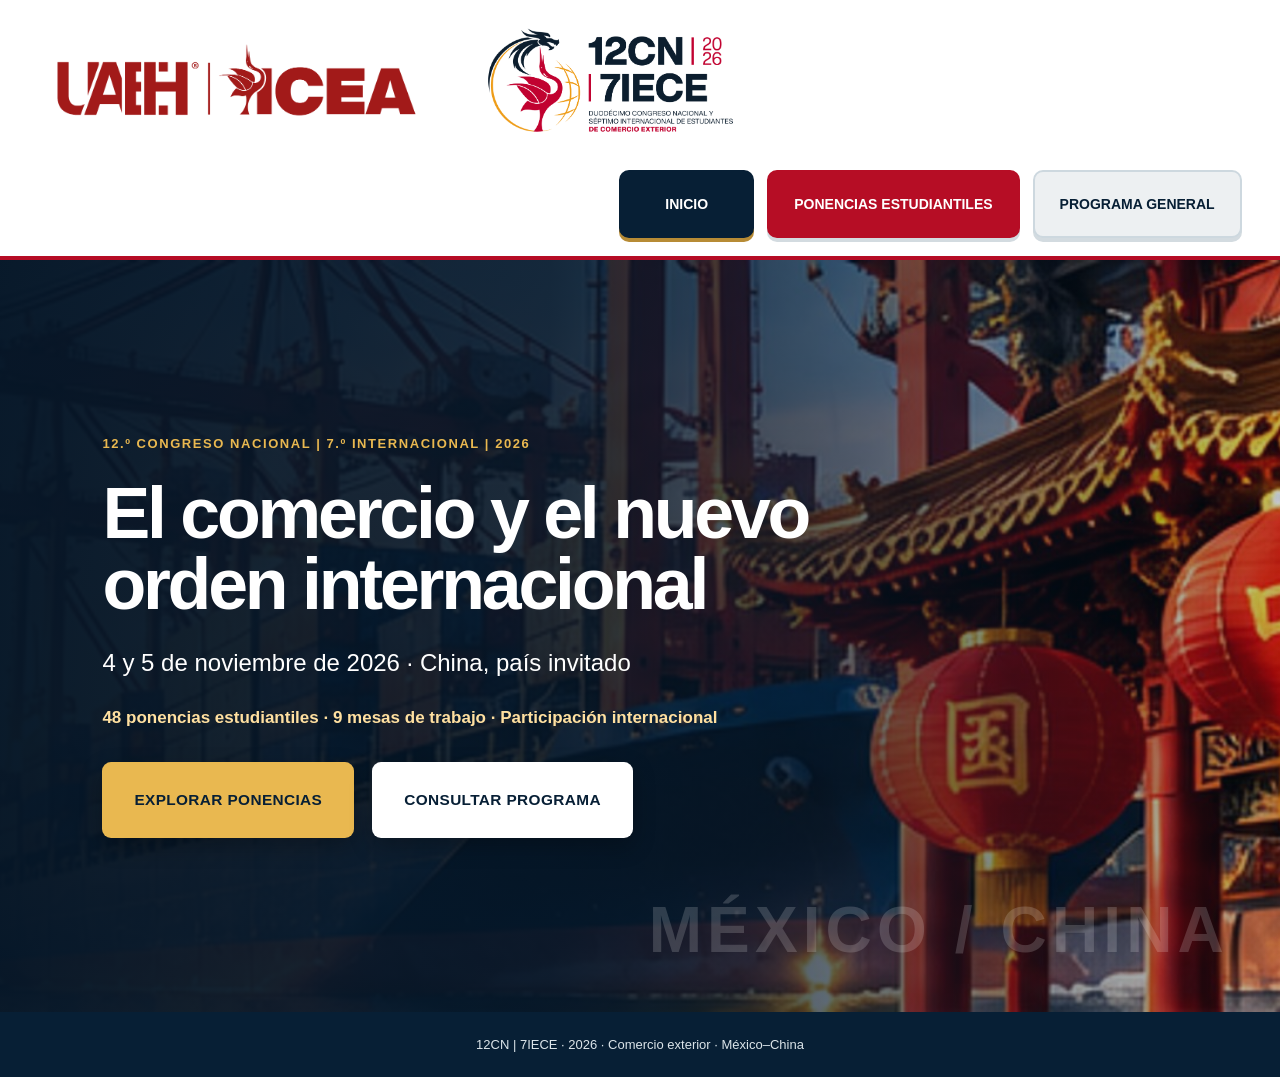
==== index.html @ 6ca0d8b4 "Add files via upload" ====
<!DOCTYPE html>

<html lang="es"><head><meta charset="utf-8"/><meta content="width=device-width,initial-scale=1" name="viewport"/><title>12CN | 7IECE 2026 · Congreso de Comercio Exterior</title><style>
:root{--navy:#071f35;--blue:#123d57;--red:#b60d25;--gold:#e9b850;--paper:#f6f4f0;--line:#d9dfdf}*{box-sizing:border-box}html{scroll-behavior:smooth}body{margin:0;font-family:Arial,Helvetica,sans-serif;color:var(--navy);background:var(--paper)}button{font:inherit;cursor:pointer}header{height:83px;background:white;display:flex;align-items:center;justify-content:space-between;padding:12px clamp(18px,5vw,76px);border-bottom:4px solid var(--red);position:sticky;top:0;z-index:20;gap:18px}header img{width:130px;max-height:62px;object-fit:contain}nav{display:flex;gap:10px;flex-wrap:wrap}nav button{background:#edf0f2;color:var(--navy);border:0;border-radius:7px;padding:14px 22px;font-weight:800}nav button.active,nav button:hover{background:var(--navy);color:white}.view{display:none;min-height:calc(100vh - 83px)}.view.active{display:block}.hero{min-height:calc(100vh - 83px);display:grid;align-items:center;background:linear-gradient(90deg,rgba(5,22,39,.98) 0%,rgba(5,22,39,.89) 43%,rgba(5,22,39,.24) 100%),url('assets/puerto.jpg') center/cover;position:relative;overflow:hidden;color:white}.hero:after{content:'MÉXICO  /  CHINA';position:absolute;right:4%;bottom:6%;font-size:clamp(26px,5vw,82px);font-weight:900;letter-spacing:.08em;color:#ffffff2b}.hero-inner{position:relative;z-index:1;max-width:850px;padding:60px clamp(24px,8vw,130px)}.eyebrow{color:var(--gold);font-weight:900;letter-spacing:.22em;text-transform:uppercase;font-size:13px}.hero h1{font-size:clamp(44px,6.4vw,100px);line-height:.99;letter-spacing:-.045em;margin:25px 0}.hero p{font-size:clamp(17px,2vw,24px);line-height:1.5;max-width:650px}.cta{display:inline-flex;align-items:center;justify-content:space-between;gap:50px;border:0;background:var(--gold);color:var(--navy);padding:22px 26px;font-weight:900;text-transform:uppercase;letter-spacing:.04em;border-radius:5px;font-size:17px;margin-top:24px}.cta:hover{background:white}.wrap{max-width:1260px;margin:auto;padding:65px 28px}.pagehead{display:flex;justify-content:space-between;gap:30px;align-items:end;margin-bottom:34px}.pagehead h2{font-size:clamp(38px,5vw,70px);letter-spacing:-.045em;margin:10px 0}.muted{color:#617184}.day-grid{display:grid;grid-template-columns:1fr 1fr;gap:22px}.day{border:0;text-align:left;min-height:330px;padding:34px;position:relative;color:white;overflow:hidden;border-radius:12px;box-shadow:0 20px 40px #071f3520;display:flex;flex-direction:column;align-items:flex-start;justify-content:space-between}.day:after{content:'';position:absolute;width:240px;height:240px;border:24px solid #ffffff13;border-radius:50%;right:-60px;top:-70px}.day.red{background:linear-gradient(125deg,#be102b,#640a22)}.day.blue{background:linear-gradient(125deg,#082b48,#125b72)}.day small{letter-spacing:.16em;font-weight:800}.day strong{font-size:clamp(55px,7vw,98px);letter-spacing:-.07em;line-height:1}.day .link{background:var(--gold);color:var(--navy);font-weight:900;padding:14px 18px;border-radius:4px}.day:hover{transform:translateY(-4px)}.back{background:transparent;border:0;font-weight:800;color:var(--red);padding:0 0 22px}.board{border:1px solid #ced8db;border-radius:13px;overflow:hidden;background:white;box-shadow:0 14px 35px #071f3510}.board-head{background:var(--navy);color:white;padding:23px 28px;display:flex;justify-content:space-between;align-items:center;gap:15px}.board-head strong{font-size:25px}.board-head span{color:var(--gold);font-weight:800}.event{width:100%;display:grid;grid-template-columns:135px 1fr 38px;align-items:center;text-align:left;gap:20px;border:0;border-bottom:1px solid var(--line);background:white;padding:21px 26px;color:var(--navy)}.event:hover,.event[aria-expanded=true]{background:#f2f6f7}.event .time{font-weight:900;font-size:20px;font-variant-numeric:tabular-nums}.event .time small{display:block;color:#72808c;font-size:13px;margin-top:5px}.event .category{color:var(--red);font-size:11px;letter-spacing:.14em;font-weight:900;display:block;margin-bottom:6px}.event .event-title{font-size:clamp(17px,2vw,22px);font-weight:800}.event .plus{font-size:26px;color:var(--red)}.detail{display:none;background:#f2f6f7;padding:0 28px 22px 181px;color:#405469;line-height:1.55;border-bottom:1px solid var(--line)}.detail.open{display:block}.notice{margin-top:28px;background:#e8edf0;padding:18px 22px;border-left:4px solid var(--red);color:#405469}.section-art{background:linear-gradient(110deg,#071f35dd,#071f35aa),url('assets/puerto.jpg') center/cover;color:white;padding:40px;border-radius:14px;margin:28px 0}.section-art h3{font-size:35px;margin:0 0 12px}.empty{background:white;border:1px solid var(--line);border-radius:12px;padding:32px;max-width:850px}.empty h3{font-size:25px;margin:0 0 12px}.empty p{color:#536779;line-height:1.6}footer{text-align:center;background:#071f35;color:#dbe4e9;padding:25px;font-size:13px}@media(max-width:740px){header{height:auto;min-height:74px;position:relative;flex-direction:column;align-items:stretch}header img{width:120px}nav{display:grid;grid-template-columns:repeat(3,1fr)}nav button{padding:12px 5px;font-size:12px}.hero{min-height:72vh}.hero-inner{padding:65px 25px}.day-grid{grid-template-columns:1fr}.day{min-height:255px}.wrap{padding:35px 16px}.event{grid-template-columns:75px 1fr 20px;padding:17px 12px;gap:10px}.event .time{font-size:16px}.detail{padding:0 16px 18px 97px}.pagehead{display:block}.board-head{padding:18px}.board-head strong{font-size:19px}}
header{height:auto;min-height:154px;padding:18px clamp(18px,3vw,55px);gap:24px;flex-wrap:wrap}header .institutional-logos{display:flex;align-items:center;gap:clamp(22px,3vw,55px);flex:1 1 640px;min-width:0}header .institutional-logos img{width:auto;max-width:none;object-fit:contain;display:block}header .institutional-logos .congress-logo{height:112px;max-height:none}header .institutional-logos .icea-logo{height:100px;max-height:none;max-width:43vw}header nav{margin-left:auto}.view{min-height:calc(100vh - 154px)}.hero{min-height:calc(100vh - 154px)}@media(max-width:900px){header{justify-content:center}header .institutional-logos{justify-content:center;flex-basis:100%}header nav{margin:0 auto}}@media(max-width:740px){header{padding:16px 12px;gap:15px}header .institutional-logos{gap:15px;flex-wrap:wrap}header .institutional-logos .congress-logo{height:90px}header .institutional-logos .icea-logo{height:73px;max-width:95vw}header nav{width:100%}}@media(max-width:420px){header .institutional-logos .congress-logo{height:82px}header .institutional-logos .icea-logo{height:62px}}

/* Rediseño visual del programa: paneles portuarios y mosaico de actividades */
header .institutional-logos{gap:clamp(28px,3.5vw,65px)}
header .institutional-logos .icea-logo{height:108px;max-width:46vw}
header .institutional-logos .congress-logo{height:124px}
#programa{background:linear-gradient(180deg,#f7f4ef,#eaf0f3)}
#programa .wrap{max-width:1380px}
#programa .day-grid{gap:26px}
#programa .day{min-height:420px;padding:38px;border-radius:16px;isolation:isolate;background-position:center;background-size:cover;transition:transform .2s,box-shadow .2s}
#programa .day.red{background-image:linear-gradient(0deg,rgba(71,6,22,.93),rgba(142,13,34,.32)),url('assets/puerto.jpg')}
#programa .day.blue{background-image:linear-gradient(0deg,rgba(3,28,51,.95),rgba(5,53,79,.25)),url('assets/puerto.jpg')}
#programa .day:after{border:0;border-radius:0;content:'01';width:auto;height:auto;right:25px;top:15px;font-size:110px;font-weight:900;color:#ffffff22}
#programa .day.blue:after{content:'02'}
#programa .day strong{font-size:clamp(68px,7vw,112px);text-shadow:0 3px 14px #0006}
#programa .day small{font-size:14px;text-shadow:0 2px 5px #000a}
#programa .day .link{padding:18px 24px;font-size:15px;box-shadow:0 6px 20px #0003}
#programa .day:hover{transform:translateY(-7px);box-shadow:0 24px 45px #071f3533}
#dia1,#dia2{background:#f2f5f6}
.terminal-strip{border-radius:14px;min-height:165px;margin:0 0 25px;padding:30px 35px;background:linear-gradient(90deg,#061f36ed,#0a314c90),url('assets/puerto.jpg') center 46%/cover;color:white;display:flex;flex-direction:column;justify-content:center;gap:13px}
.terminal-strip.second{background:linear-gradient(90deg,#7d0925e8,#7d092555),url('assets/puerto.jpg') center/cover}
.terminal-strip span{font-size:12px;letter-spacing:.24em;color:#f1c35f;font-weight:900}
.terminal-strip strong{font-size:clamp(25px,3vw,42px)}
.activity-grid{display:grid;grid-template-columns:repeat(3,minmax(0,1fr));gap:20px;align-items:stretch}
.activity-card{background:#fff;border:1px solid #dce4e7;border-radius:14px;overflow:hidden;box-shadow:0 8px 24px #09283c0b;display:flex;min-height:230px;flex-direction:column;transition:transform .18s,box-shadow .18s}
.activity-card:hover{transform:translateY(-3px);box-shadow:0 15px 30px #09283c19}
.activity-accent{height:56px;background:linear-gradient(100deg,#0a324fdd,#0b334d55),url('assets/puerto.jpg') center/cover}
.activity-card.talk .activity-accent{background:linear-gradient(100deg,#9c102bd9,#80102455),url('assets/puerto.jpg') center/cover}
.activity-card.research .activity-accent{background:repeating-linear-gradient(90deg,#b68426 0 22px,#cb9b38 22px 26px,#a47621 26px 52px)}
.activity-card.culture .activity-accent{background:linear-gradient(100deg,#7d0925dd,#7d092555),url('assets/puerto.jpg') center/cover}
.activity-card.pause .activity-accent{background:linear-gradient(110deg,#d7dce0,#eef0f2)}
.activity-content{padding:22px 23px 24px;flex:1;display:flex;flex-direction:column}
.activity-meta{display:flex;align-items:center;gap:10px;flex-wrap:wrap}
.activity-hour{background:#08273f;color:#fff;border-radius:5px;padding:9px 11px;font-size:15px;font-weight:900;font-variant-numeric:tabular-nums;white-space:nowrap}
.activity-kind{font-size:10px;letter-spacing:.11em;font-weight:900;color:#aa0b2a}
.activity-card h3{font-size:clamp(19px,1.55vw,23px);line-height:1.25;margin:21px 0 12px;letter-spacing:-.025em}
.detail-toggle{margin-top:auto;align-self:flex-start;border:0;background:none;color:#a30b2a;font-weight:800;padding:15px 0 0;text-align:left}
.detail-toggle span{padding-left:8px}
.card-detail{margin-top:14px;padding-top:14px;border-top:1px solid #e3e9ec;color:#42586a;font-size:14px;line-height:1.55}
@media(max-width:1050px){.activity-grid{grid-template-columns:repeat(2,minmax(0,1fr))}}
@media(max-width:740px){header .institutional-logos .icea-logo{height:76px;max-width:94vw}header .institutional-logos .congress-logo{height:92px}#programa .day{min-height:320px}.activity-grid{grid-template-columns:1fr}.activity-card{min-height:190px}.terminal-strip{min-height:130px;padding:22px}}
.venue-line{margin-top:12px;padding-top:10px;border-top:1px solid #d8e0e6;color:#10283c}.blank-place{display:inline-block;min-width:135px;min-height:15px;border-bottom:1px solid #d1d9de;vertical-align:middle}.mesa-location{margin-top:10px}
/* Rediseño de identidad visual de las jornadas: sin lona ni logotipos de fondo */
.terminal-strip{position:relative;isolation:isolate;min-height:185px;background:linear-gradient(90deg,rgba(3,24,43,.95) 0%,rgba(5,39,62,.76) 48%,rgba(7,44,61,.18) 100%),url('assets/puerto.jpg') center 56%/cover!important;border-left:7px solid #e7b548;box-shadow:0 16px 32px #08233c22}
.terminal-strip.second{background:linear-gradient(90deg,rgba(7,29,48,.96) 0%,rgba(11,51,67,.78) 48%,rgba(110,19,36,.24) 100%),url('assets/puerto.jpg') right 28%/cover!important;border-left-color:#bd1638}
.terminal-strip span,.terminal-strip strong{position:relative;z-index:1;text-shadow:0 2px 10px #03162566}
.activity-card{border:1px solid #d5e0e6;box-shadow:0 7px 22px #07243a0c}
.activity-card .activity-accent{height:66px!important;background-image:none!important;position:relative;overflow:hidden}
.activity-card .activity-accent:after{content:'';position:absolute;inset:0;opacity:.65;background:repeating-linear-gradient(90deg,transparent 0 35px,rgba(255,255,255,.13) 36px 38px,transparent 39px 74px)}
.activity-card.talk .activity-accent{background:linear-gradient(100deg,#092c48aa,#0d34494a),url('assets/puerto.jpg') center 35%/cover!important}
.activity-card.talk:nth-child(3n+2) .activity-accent{background-position:center 70%!important}
.activity-card.talk:nth-child(3n) .activity-accent{background-position:right 25%!important}
.activity-card.research .activity-accent{background:linear-gradient(105deg,#a4771e,#d8a23e 45%,#765015)!important}
.activity-card.research .activity-accent:after{background:repeating-linear-gradient(90deg,transparent 0 53px,#f6d17b5c 54px 58px,transparent 59px 108px)}
.activity-card.culture .activity-accent{background:linear-gradient(100deg,#8c1431,#ca3149 50%,#70263a)!important}
.activity-card.official .activity-accent,.activity-card.general .activity-accent{background:linear-gradient(105deg,#0d3955,#18617a)!important}
.activity-card.pause .activity-accent{background:linear-gradient(110deg,#dbe8ed,#c4d5dd)!important}
.activity-card .activity-content{background:#fff}
.activity-card h3{line-height:1.32}
</style><style>
nav button{font-size:15px;padding:17px 24px}nav button[data-view="mesas"]{background:#b60d25;color:#fff}nav button[data-view="mesas"].active{background:#071f35}
.hero-feature{color:#ffe0a0!important;font-weight:800;font-size:17px!important;margin-bottom:0}
.student-heading{font-size:clamp(38px,5vw,68px);letter-spacing:-.05em;margin:10px 0 14px;line-height:1.08}.student-intro{font-size:19px;line-height:1.6;max-width:800px;color:#536779}
.research-hero{background:linear-gradient(100deg,#071f35 10%,#0a2d48d9 55%,#071f3580),url('assets/puerto.jpg') center/cover;min-height:330px;border-radius:16px;margin:30px 0;display:flex;align-items:center;justify-content:space-between;gap:30px;padding:clamp(25px,4vw,55px);color:white}
.research-kicker{color:#f1c260;letter-spacing:.17em;font-size:12px;font-weight:900}.research-hero h3{font-size:clamp(29px,3.4vw,50px);line-height:1.1;margin:18px 0}.research-hero p{max-width:600px;line-height:1.6}.research-stat{border-left:2px solid #e9b850;padding-left:28px;display:flex;flex-direction:column;align-items:center}.research-stat strong{font-size:95px;line-height:1}.research-stat span{letter-spacing:.14em;font-size:12px;font-weight:900;color:#e9b850}
.student-days{display:grid;grid-template-columns:1fr 1fr;gap:15px;margin:32px 0 26px}.student-day{border:2px solid #102e48;background:#fff;color:#102e48;text-align:left;border-radius:9px;padding:23px;font-size:17px;font-weight:900}.student-day.selected{background:#102e48;color:#fff}.student-day:hover{border-color:#bd1533}
.mesa-grid{display:grid;grid-template-columns:repeat(3,minmax(0,1fr));gap:20px}.mesa-card{background:white;border:1px solid #d5dce0;border-radius:13px;overflow:hidden;box-shadow:0 10px 22px #0b274310}.mesa-top{background:linear-gradient(120deg,#0b2a44,#12526c);color:white;padding:24px;min-height:185px;display:flex;flex-direction:column;justify-content:space-between}.mesa-card:nth-child(2n) .mesa-top{background:linear-gradient(120deg,#a80f2a,#670b26)}.mesa-card:nth-child(3n) .mesa-top{background:linear-gradient(120deg,#77500e,#a36b11)}.mesa-top .mesa-num{font-size:42px;font-weight:900;letter-spacing:-.05em}.mesa-top .mesa-place{font-size:18px;font-weight:800}.mesa-body{padding:23px}.mesa-body p{margin:6px 0 12px;color:#40566a;line-height:1.5}.mesa-count{font-size:12px;font-weight:900;color:#b60d25;letter-spacing:.12em}.mesa-open{width:100%;background:#e9b850;border:0;padding:16px;font-weight:900;color:#071f35;border-radius:5px;margin-top:13px}.mesa-details{padding:22px;background:#f6f8fa;border-top:1px solid #dae0e5}.paper{background:white;border:1px solid #d8e0e4;border-radius:8px;padding:16px;margin-bottom:12px}.paper-meta{color:#ad1330;font-size:12px;font-weight:900;letter-spacing:.07em}.paper h4{font-size:16px;line-height:1.4;margin:8px 0}.paper p{margin:0;color:#536779;font-size:14px}.mesa-footer{padding:20px 0 5px}.student-note{margin-top:25px;font-size:14px;color:#617184}.mesa-details[hidden]{display:none}
@media(max-width:1000px){.mesa-grid{grid-template-columns:repeat(2,minmax(0,1fr))}}@media(max-width:680px){.mesa-grid{grid-template-columns:1fr}.student-days{grid-template-columns:1fr}.research-hero{display:block}.research-stat{display:none}header nav{grid-template-columns:repeat(3,1fr)}nav button{font-size:12px;padding:13px 6px}}
.venue-line{margin-top:12px;padding-top:10px;border-top:1px solid #d8e0e6;color:#10283c}.blank-place{display:inline-block;min-width:135px;min-height:15px;border-bottom:1px solid #d1d9de;vertical-align:middle}.mesa-location{margin-top:10px}</style><style>
/* Navegación principal: botones grandes, visibles y con destino independiente */
header{min-height:148px;gap:28px}header nav{display:flex;gap:13px;align-items:stretch;flex-wrap:wrap;justify-content:flex-end}
header nav button{font-size:clamp(14px,1vw,17px);padding:22px 25px;min-height:68px;min-width:135px;border:2px solid #cdd8df;border-radius:10px;box-shadow:0 4px 0 #d3dbe0;transition:background .15s,transform .15s}
header nav button[data-view="mesas"]{background:#b60d25;color:white;border-color:#b60d25;min-width:245px}
header nav button[data-view="mesas"].active{background:#071f35;border-color:#071f35}
header nav button.active{background:#071f35;color:#fff;border-color:#071f35;box-shadow:0 4px 0 #b78b35}
header nav button:hover{transform:translateY(-2px)}
#inicio{height:auto;min-height:calc(100vh - 148px)}#inicio .hero{min-height:calc(100vh - 148px)}
#inicio .hero-inner{max-width:980px}#inicio .hero h1{font-size:clamp(48px,5.6vw,88px)}
.home-actions{display:flex;gap:18px;flex-wrap:wrap;margin-top:32px}
.home-actions button{min-height:76px;padding:20px 29px;border-radius:9px;font-size:clamp(15px,1.2vw,19px);font-weight:900;letter-spacing:.025em;border:3px solid transparent;box-shadow:0 8px 22px #0004}
.home-main{background:#e9b850;color:#071f35}.home-secondary{background:#fff;color:#071f35}.home-actions button:hover{transform:translateY(-3px)}
#programa .pagehead{margin-bottom:42px}#programa .day-grid{gap:26px}
@media(max-width:1100px){header{justify-content:center}header nav{width:100%;justify-content:center}}
@media(max-width:740px){header nav{display:grid;grid-template-columns:1fr 1fr 1fr;gap:8px}header nav button,header nav button[data-view="mesas"]{min-width:0;min-height:65px;padding:10px 7px;font-size:11px;line-height:1.3}.home-actions{display:grid;grid-template-columns:1fr}.home-actions button{width:100%}#inicio .hero{min-height:75vh}}
.venue-line{margin-top:12px;padding-top:10px;border-top:1px solid #d8e0e6;color:#10283c}.blank-place{display:inline-block;min-width:135px;min-height:15px;border-bottom:1px solid #d1d9de;vertical-align:middle}.mesa-location{margin-top:10px}</style><style>
.language-switch{display:flex;gap:3px;padding:4px;background:#e9eef2;border-radius:10px;align-items:center}.language-switch button{border:0;min-width:43px;min-height:43px;padding:8px 10px;border-radius:7px;font-size:14px;font-weight:900;box-shadow:none}.language-switch button.chosen{background:#b60d25;color:#fff}.official-downloads{display:flex;gap:14px;flex-wrap:wrap;margin:28px 0}.official-downloads a{display:inline-flex;align-items:center;justify-content:center;text-align:center;padding:18px 24px;background:#071f35;color:#fff;text-decoration:none;border-radius:9px;font-size:14px;font-weight:800;min-height:64px}.official-downloads a:first-child{background:#b60d25}.official-downloads a:hover{filter:brightness(1.15)}@media(max-width:740px){.language-switch{grid-column:1/-1;justify-content:center}.official-downloads a{width:100%}}
.venue-line{margin-top:12px;padding-top:10px;border-top:1px solid #d8e0e6;color:#10283c}.blank-place{display:inline-block;min-width:135px;min-height:15px;border-bottom:1px solid #d1d9de;vertical-align:middle}.mesa-location{margin-top:10px}
/* Detalles con identidad visual; cada tarjeta conserva su altura independiente. */
.activity-grid{align-items:start!important}
.activity-card{min-height:0!important;align-self:start;display:block;transition:box-shadow .18s,transform .18s}
.activity-content{display:flex;flex-direction:column;min-height:205px;padding-bottom:19px}
.activity-card h3{margin:17px 0 18px}
.detail-toggle{margin-top:auto;display:inline-flex;align-items:center;gap:10px;padding:11px 0 3px;font-size:14px}
.detail-toggle span{font-size:21px;line-height:1}
.card-detail{margin-top:16px;padding:15px 0 0;border-top:2px solid #e7d4ac;display:grid;gap:11px;color:var(--navy);line-height:1.48}
.card-detail[hidden]{display:none!important}
.detail-info,.detail-place{border-radius:9px;padding:15px 16px;border-left:5px solid var(--red);background:linear-gradient(115deg,#fff0f1,#fff8f5)}
.detail-place{border-left-color:#e6ad3d;background:linear-gradient(115deg,#102c45,#17455b);color:#fff}
.detail-label{font-size:10px;letter-spacing:.15em;font-weight:900;color:#a90d2b;margin-bottom:8px}
.detail-place .detail-label{color:#f5c665}
.detail-value{font-size:14px;line-height:1.6;overflow-wrap:anywhere}
.activity-card.research .detail-info{border-left-color:#c39026;background:#fff7e6}
.activity-card.research .detail-label{color:#93620c}
.activity-card.culture .detail-info{background:#fff0f4}
@media(max-width:740px){.activity-content{min-height:0}.activity-card{min-height:0!important}.detail-info,.detail-place{padding:14px}}
</style><style>
/* Ajustes finales de legibilidad y sedes */
.eyebrow{letter-spacing:.12em!important;line-height:1.5}
.mesa-grid{align-items:start!important;gap:24px!important}
.mesa-card{align-self:start!important;overflow:hidden;box-shadow:0 12px 28px rgba(7,31,53,.10)!important;border:1px solid #dbe2e8!important;border-radius:17px!important}
.mesa-top{background:linear-gradient(110deg,#09273d,#14516a)!important;color:#fff!important;padding:19px 22px!important;gap:10px;flex-wrap:wrap}
.mesa-card:nth-child(3n+2) .mesa-top{background:linear-gradient(110deg,#a50e2b,#d03648)!important}
.mesa-card:nth-child(3n) .mesa-top{background:linear-gradient(110deg,#845a12,#bb872a)!important}
.mesa-body{padding:23px!important}
.mesa-venue{margin:15px 0 19px;background:#f0f6f8;border-left:5px solid #b80d2c;padding:13px 15px;border-radius:5px;color:#516779;font-size:12px;letter-spacing:.07em;font-weight:800}
.mesa-venue strong{display:block;color:#08263e;font-size:18px;letter-spacing:0;margin-top:5px;line-height:1.35}
.mesa-open{width:100%;min-height:49px;border-radius:9px!important;background:#e9b94f!important;color:#082239!important;font-weight:900!important;letter-spacing:.02em}
.mesa-details{padding:12px 20px 22px!important;background:#f7f9fb!important;border-top:3px solid #e9b94f!important}
.paper{background:#fff!important;border:1px solid #e2e8ee!important;border-left:4px solid #b60d2c!important;border-radius:10px!important;margin:12px 0!important;padding:16px 18px!important;box-shadow:0 3px 8px rgba(8,34,57,.035)}
.paper:nth-child(even){border-left-color:#c08c29!important}
.paper h4{line-height:1.4!important;overflow-wrap:anywhere}
.activity-grid{align-items:start!important;gap:19px!important}
.activity-card{align-self:start!important}
.activity-card .activity-details{line-height:1.6!important}
.activity-card .detail-info,.activity-card .detail-place{border-radius:9px!important;margin-top:10px!important}
.day-grid .day{border-radius:19px!important;box-shadow:0 16px 32px rgba(7,31,53,.14)!important}
.day-grid .day.red{background:linear-gradient(125deg,#b70d2e,#7b0b28)!important}
.day-grid .day.blue{background:linear-gradient(125deg,#08243e,#15546a)!important}
@media(max-width:760px){.mesa-body{padding:17px!important}.mesa-venue strong{font-size:16px}.mesa-details{padding:10px!important}.paper{padding:14px!important}}
</style><style id="editorial-port-design">
/* Editorial maritime redesign: visual scenes, no recycled event banners or stripes */
.activity-grid{gap:22px!important;align-items:start!important}
.activity-card{border-radius:15px!important;overflow:hidden!important;background:#fff!important;box-shadow:0 10px 28px rgba(7,31,53,.09)!important;border:1px solid #dce5e8!important}
.activity-card .activity-accent{height:116px!important;background: url('assets/visual-contenedores.svg') center/cover no-repeat!important}
.activity-card .activity-accent:after{display:none!important}
.activity-card.talk .activity-accent,.activity-card.talk:nth-child(3n+2) .activity-accent,.activity-card.talk:nth-child(3n) .activity-accent{background:url('assets/visual-buque.svg') center/cover no-repeat!important}
.activity-card.talk:nth-child(2n) .activity-accent{background:url('assets/visual-grua.svg') center/cover no-repeat!important}
.activity-card.research .activity-accent{background:url('assets/visual-investigacion.svg') center/cover no-repeat!important}
.activity-card.culture .activity-accent{background:url('assets/visual-cultura.svg') center/cover no-repeat!important}
.activity-card.official .activity-accent{background:url('assets/visual-china.svg') center/cover no-repeat!important}
.activity-card.pause .activity-accent{height:12px!important;background:#dce6e9!important}
.activity-card.general .activity-accent{background:url('assets/visual-aduana.svg') center/cover no-repeat!important}
.activity-card:has(h3) .activity-content{min-height:0!important;padding:20px 21px 22px!important}
.activity-card h3{margin:15px 0 22px!important;font-size:clamp(18px,1.5vw,22px)!important;line-height:1.29!important}
.activity-card .detail-toggle{margin-top:0!important}
.terminal-strip{background:linear-gradient(90deg,#08253edc,#08253e24),url('assets/visual-buque.svg') center/cover!important;border:0!important;border-radius:16px!important}
.terminal-strip.second{background:linear-gradient(90deg,#08253eea,#08253e1a),url('assets/visual-aduana.svg') center/cover!important;border:0!important}
.activity-card .card-detail{background:#fff!important}
@media(max-width:740px){.activity-card .activity-accent{height:92px!important}.activity-grid{gap:16px!important}}
</style><style id="mesas-editorial-final">
/* Mesas: photographic editorial hero, no faux banners or repetitive art */
#mesas .research-hero{position:relative;isolation:isolate;overflow:hidden;min-height:310px;background:#08263d!important;border-radius:20px!important;padding:38px 44px!important;box-shadow:0 18px 42px #071f3520}
#mesas .research-hero:before{content:"";position:absolute;z-index:-2;inset:0 0 0 42%;background:url('assets/puerto.jpg') 52% 52%/cover no-repeat;filter:saturate(.95)}
#mesas .research-hero:after{content:"";position:absolute;z-index:-1;inset:0;background:linear-gradient(90deg,#08263d 0%,#08263d 38%,#08263de0 57%,#08263d15 100%)}
#mesas .research-hero h3{font-size:clamp(29px,3vw,46px)!important;line-height:1.13!important;margin:14px 0!important;letter-spacing:-.035em;max-width:520px}
#mesas .research-hero p{font-size:15px;max-width:460px}
#mesas .research-kicker{color:#f4c45f!important;letter-spacing:.13em}
#mesas .research-stat{background:#ffffffeb;color:#08263d;border:0;border-radius:14px;padding:20px 24px;min-width:135px;box-shadow:0 8px 22px #061e3340}
#mesas .research-stat strong{font-size:68px!important}
#mesas .research-stat span{color:#a90e2b!important}
#mesas .mesa-card{border-radius:17px!important;background:#fff!important}
#mesas .mesa-top,#mesas .mesa-card:nth-child(3n+2) .mesa-top,#mesas .mesa-card:nth-child(3n) .mesa-top{position:relative;overflow:hidden;background:#0a2b44!important;min-height:128px!important;padding:22px 23px!important;display:flex;flex-direction:column;justify-content:center;gap:8px!important;border-bottom:5px solid #e9b850}
#mesas .mesa-card:nth-child(3n+2) .mesa-top{background:#103e54!important;border-bottom-color:#c41a39}
#mesas .mesa-card:nth-child(3n) .mesa-top{background:#11354a!important;border-bottom-color:#e9b850}
#mesas .mesa-top:before{content:"";position:absolute;right:-12px;top:-26px;width:145px;height:135px;border:3px solid #ffffff20;border-radius:22px;transform:rotate(-13deg)}
#mesas .mesa-top:after{content:"";position:absolute;right:19px;bottom:13px;width:68px;height:24px;border:2px solid #e9b85080;border-radius:3px;background:repeating-linear-gradient(90deg,transparent 0 11px,#e9b85050 12px 13px);opacity:.65}
#mesas .mesa-top .mesa-num{font-size:37px!important;line-height:1!important;letter-spacing:-.035em;position:relative;z-index:1}
#mesas .mesa-top>div:last-child{font-size:13px;font-weight:700;letter-spacing:.025em;position:relative;z-index:1}
#mesas .mesa-body{padding:20px 22px!important}
#mesas .mesa-venue{background:#f2f6f7!important;border-left-color:#c31939!important}
@media(max-width:740px){#mesas .research-hero{padding:27px!important;min-height:270px}#mesas .research-hero:before{inset:0 0 0 28%;opacity:.65}#mesas .research-hero:after{background:linear-gradient(90deg,#08263dfc,#08263dd9 72%,#08263d80)}#mesas .research-hero h3{font-size:30px!important}#mesas .mesa-top{min-height:110px!important}}
</style></head><body><header><div class="institutional-logos"><img alt="Identificador institucional UAEH e ICEA" class="icea-logo" src="assets/logo-uaeh-icea.png"/><img alt="Logotipo oficial del 12.º Congreso Nacional y 7.º Internacional" class="congress-logo" src="assets/logo-12cn-7iece.png"/></div><nav aria-label="Navegación principal"><button class="active" data-view="inicio">INICIO</button><button data-view="mesas">PONENCIAS ESTUDIANTILES</button><button data-view="programa">PROGRAMA GENERAL</button></nav></header><main><section class="view active" id="inicio"><div class="hero"><div class="hero-inner"><div class="eyebrow">12.º Congreso Nacional  |  7.º Internacional  |  2026</div><h1>El comercio y el nuevo orden internacional</h1><p>4 y 5 de noviembre de 2026  ·  China, país invitado</p><p class="hero-feature">48 ponencias estudiantiles · 9 mesas de trabajo · Participación internacional</p><div class="home-actions"><button class="home-main" data-view="mesas">EXPLORAR PONENCIAS</button><button class="home-secondary" data-view="programa">CONSULTAR PROGRAMA</button></div></div></div></section><section class="view" id="programa"><div class="wrap"><div class="pagehead"><div><div class="eyebrow" style="color:var(--red)">Terminal académica · 2026</div><h2>Programa general</h2><p class="muted">Dos jornadas de intercambio académico. Elige tu día para descubrir las actividades.</p></div></div><div class="day-grid"><button class="day red" data-view="dia1"><small>MIÉRCOLES · 4 NOVIEMBRE 2026</small><strong>DÍA 1</strong><span class="link">CONSULTAR JORNADA →</span></button><button class="day blue" data-view="dia2"><small>JUEVES · 5 NOVIEMBRE 2026</small><strong>DÍA 2</strong><span class="link">CONSULTAR JORNADA →</span></button></div><div class="notice">Las actividades simultáneas conservan los horarios establecidos en el programa oficial.</div></div></section><section class="view" id="dia1"><div class="wrap"><button class="back" data-view="programa">← Volver a jornadas</button><div class="pagehead"><div><div class="eyebrow" style="color:var(--red)">Miércoles · 4 de noviembre de 2026</div><h2>Jornada 01</h2><p class="muted">Selecciona una actividad para consultar ponentes y responsables.</p></div></div><div class="terminal-strip"><span>TERMINAL 01 / MÉXICO–CHINA</span><strong>Miércoles 4 de noviembre</strong></div><div class="activity-grid" id="events1"></div></div></section><section class="view" id="dia2"><div class="wrap"><button class="back" data-view="programa">← Volver a jornadas</button><div class="pagehead"><div><div class="eyebrow" style="color:var(--red)">Jueves · 5 de noviembre de 2026</div><h2>Jornada 02</h2><p class="muted">Selecciona una actividad para consultar sus detalles.</p></div></div><div class="terminal-strip second"><span>TERMINAL 02 / MÉXICO–CHINA</span><strong>Jueves 5 de noviembre</strong></div><div class="activity-grid" id="events2"></div></div></section><section class="view" id="mesas"><div class="wrap"><div class="eyebrow">EL CONGRESO ES DE SUS ESTUDIANTES</div><h2 class="student-heading">Investigación estudiantil en primer plano</h2><p class="student-intro">Explora las ponencias por jornada y por mesa. Cada trabajo muestra su horario, título y autoría.</p><div class="research-hero"><div><span class="research-kicker">ZONA DE INVESTIGACIÓN · 2026</span><h3>48 trabajos.<br/>9 mesas.<br/>Una comunidad que investiga.</h3><p>Comercio internacional, logística, tecnología, sostenibilidad y nuevas oportunidades.</p></div><div class="research-stat"><strong>48</strong><span>PONENCIAS</span></div></div><div class="student-days"><button class="student-day selected" data-student-day="4">MIÉRCOLES 4 DE NOVIEMBRE</button><button class="student-day" data-student-day="5">JUEVES 5 DE NOVIEMBRE</button></div><div id="student-mesas"></div></div></section></main><footer>12CN | 7IECE · 2026 · Comercio exterior · México–China</footer><script>
const days=[[
['07:30','08:30','REGISTRO','Acreditación y registro','Lugar: Planta baja, edificio D, ICEA.'],
['08:30','09:30','VINCULACIÓN','Recorrido en el ICEA de la comunidad china','Participantes: LNI. Edgar Apolinar Durán Chong, Mtro. Erasto Bautista Ortega y Mtro. Jesús Chong Barreiro. · Lugar: Circuito del ICEA (edificios A–Dirección).'],
['09:30','10:00','INSTITUCIONAL','Ceremonia de inauguración oficial','Con autoridades universitarias, representantes estudiantiles, de la comunidad china y del comité organizador. · Lugar: Audiovisual 2 “Carlos Enrique Sepúlveda”, ICEA.'],
['10:00','11:00','CONFERENCIA MAGISTRAL','China en el nuevo orden comercial global','Ponente: Dr. Enrique Dussel Peters, CECHIMEX. Moderador: Dr. Mario Cruz Cruz. Semblanza: Lic. Óscar Chávez Vera. · Lugar: Audiovisual 2 “Carlos Enrique Sepúlveda”, ICEA.'],
['11:00','12:30','CONFERENCIA','Negocios internacionales México–China','Ponente: LNI. Edgar Apolinar Durán Chong, presidente de la Comunidad China en Hidalgo. · Lugar: Audiovisual 2 “Carlos Enrique Sepúlveda”, ICEA.'],
['11:00','14:00','PONENCIAS · SIMULTÁNEA','Mesas de trabajo de ponencias · Día 1','Coordinación académica: Dra. Ruth Ortiz Zarco, Dra. Yolanda Sánchez Torres, Dra. Aline Manzo Martínez y Dra. Lizet Manzo Martínez. · Lugar: Aulas del edificio D, ICEA. Consulta el programa de mesas en la sección Ponencias estudiantiles.'],
['12:30','13:30','CONFERENCIA','La crisis del comercio internacional fracturado: retos y oportunidades para México','Ponente: Lic. Alejandro Ferro Negrete, Meritx Consultoría Estratégica, S.A. de C.V. · Lugar: Audiovisual 2 “Carlos Enrique Sepúlveda”, ICEA.'],
['14:00','15:00','PRESENTACIÓN EDITORIAL','Presentación editorial del Área Académica de Comercio Exterior','Responsables: líderes de los cuerpos académicos de Comercio Exterior. · Lugar: Audiovisual 2 “Carlos Enrique Sepúlveda”, ICEA.'],
['15:00','16:00','RECESO','Receso',''],
['16:00','17:00','CONFERENCIA','Logística inversa de paquetería china','Ponente: Lic. Javier Rodríguez Monroy, Mercado Libre. · Lugar: Audiovisual 2 “Carlos Enrique Sepúlveda”, ICEA.'],
['17:00','18:30','PANEL','IA y transformación digital en las cadenas globales de suministro','Responsables: Mtra. Angélica Gómez Yáñez y Mtro. Aldo Carrasco Villegas. · Lugar: Audiovisual 2 “Carlos Enrique Sepúlveda”, ICEA.']
],[
['09:00','11:00','CONFERENCIA','América del Norte y China en la disputa por la producción global: integración regional, dependencia y desarrollo','Ponente: Mtro. Javier Muñoz Chávez, IPN. · Lugar: Audiovisual 2 “Carlos Enrique Sepúlveda”, ICEA.'],
['11:00','14:00','SESIÓN PRÁCTICA','Simulación aduanera','Responsables: Mtra. Angélica Gómez Yáñez y Mtro. Aldo Carrasco Villegas. · Lugar: Carpa frente a la Dirección del ICEA.'],
['14:00','15:30','RECESO','Receso',''],
['15:30','17:30','PONENCIAS · SIMULTÁNEA','Mesas de trabajo de ponencias · Día 2','Coordinación académica: Dra. Ruth Ortiz Zarco, Dra. Yolanda Sánchez Torres, Dra. Aline Manzo Martínez y Dra. Lizet Manzo Martínez. · Lugar: Aulas del edificio D, ICEA. Consulta el programa de mesas en la sección Ponencias estudiantiles.'],
['15:30','16:30','CONFERENCIA','Relato de la vida de Don Fernando Chong Ham','Ponentes: Mtro. Jesús Aristeo Chong Barreiro y Dra. María Cruz Chong Barreiro. · Lugar: Audiovisual 2 “Carlos Enrique Sepúlveda”, ICEA.'],
['16:30','17:30','ACTIVIDAD CULTURAL','L’évolution idéologique de la chine','Performance cultural sobre China. Responsable: Lic. Edgar Salvador Márquez Conde, Centro de Lenguas de la UAEH. · Lugar: Carpa frente a la Dirección del ICEA.'],
['17:30','18:30','PRESENTACIÓN ARTÍSTICA','Orquesta de Guitarras del Estado de Hidalgo','Responsable: Mtra. Laura Elena Campos Esparza. · Lugar: Audiovisual 2 “Carlos Enrique Sepúlveda”, ICEA.'],
['18:30','19:00','INSTITUCIONAL','Ceremonia de premiación y clausura','Con autoridades universitarias, representantes estudiantiles y el comité organizador. · Lugar: Audiovisual 2 “Carlos Enrique Sepúlveda”, ICEA.']
]];
function escapeHTML(s){return s.replace(/[&<>"']/g,c=>({'&':'&amp;','<':'&lt;','>':'&gt;','"':'&quot;',"'":'&#39;'}[c]))}days.forEach((list,i)=>{document.getElementById('events'+(i+1)).innerHTML=list.map((e,j)=>{const kind=/CONFERENCIA|PANEL/.test(e[2])?'talk':/PONENCIAS|MESAS|FORO/.test(e[2])?'research':/CULTURAL|ARTÍSTICA/.test(e[2])?'culture':/RECESO/.test(e[2])?'pause':/INSTITUCIONAL/.test(e[2])?'official':'general';return `<article class="activity-card ${kind}"><div class="activity-accent"></div><div class="activity-content"><div class="activity-meta"><span class="activity-hour">${e[0]}–${e[1]}</span><span class="activity-kind">${escapeHTML(e[2])}</span></div><h3>${escapeHTML(e[3])}</h3>${e[4]?`<button class="detail-toggle" aria-expanded="false" aria-controls="detail${i}-${j}">Ver detalles <span>＋</span></button><div id="detail${i}-${j}" class="card-detail" hidden>${(()=>{const raw=e[4];const hasVenue=raw.includes('Lugar:');const main=hasVenue?(raw.startsWith('Lugar:')?'':raw.split(' · Lugar:')[0]):raw;const venue=hasVenue?raw.split('Lugar:').pop().split(' Consulta el programa')[0].trim():'';const match=main.match(/^(Ponente|Ponentes|Participantes|Responsables|Coordinación académica|Moderador|Con autoridades universitarias)(:|\b)/i);const label=match?(match[1]==='Con autoridades universitarias'?'PARTICIPACIÓN':match[1].toUpperCase()):'INFORMACIÓN';return `${main?`<div class="detail-info"><div class="detail-label">${label}</div><div class="detail-value">${escapeHTML(main.replace(/^(Ponente|Ponentes|Participantes|Responsables|Coordinación académica):\s*/i,''))}</div></div>`:''}${venue?`<div class="detail-place"><div class="detail-label">SEDE · LUGAR</div><div class="detail-value">${escapeHTML(venue)}</div></div>`:''}`})()}</div>`:''}</div></article>`}).join('');});document.querySelectorAll('.detail-toggle').forEach(b=>b.addEventListener('click',()=>{const d=document.getElementById(b.getAttribute('aria-controls'));const open=b.getAttribute('aria-expanded')==='true';b.setAttribute('aria-expanded',String(!open));d.hidden=open;b.innerHTML=open?'Ver detalles <span>＋</span>':'Ocultar detalles <span>−</span>'}));
function show(id){document.querySelectorAll('.view').forEach(v=>v.classList.toggle('active',v.id===id));document.querySelectorAll('nav button').forEach(b=>b.classList.toggle('active',b.dataset.view===id||(id.startsWith('dia')&&b.dataset.view==='programa')));history.replaceState(null,'','#'+id);window.scrollTo({top:0,behavior:'instant'})}document.querySelectorAll('[data-view]').forEach(b=>b.addEventListener('click',()=>show(b.dataset.view)));const initial=location.hash.slice(1);if(document.getElementById(initial)?.classList.contains('view'))show(initial);
</script><script>
const studentData = [{"day": "4", "location": "Aula 1 · Edificio D", "moderator": "Ricardo Vega Pérez", "relator": "Marco Antonio Vizueth Morán", "period": "11:00–14:00", "items": [{"code": "01-001", "title": "Análisis del desempeño comercial de la industria agroalimentaria de granos básicos mexicana, antes y después del T-MEC", "authors": "Karina León Amador", "time": "11:10 a 11:30"}, {"code": "01-002", "title": "Relación entre la tasa de interés objetivo y las importaciones de bienes de consumo en México (2015-2024)", "authors": "Javier Urbina González", "time": "11:30 a 11:50"}, {"code": "01-003", "title": "¿El fin de la soberanía alimentaria? Granos básicos, poder comercial en México y un sistema capturado", "authors": "Francisco Aparicio Munguía Aileen Mayen Vite", "time": "11:50 a 12:10"}, {"code": "01-004", "title": "Concentración exportadora y prospectiva de diversificación: El T-MEC como factor de retención en el comercio agroalimentario México-Estados Unidos (2018-2024)", "authors": "Jerusalén Hernández Rodríguez", "time": "12:10 a 12:30"}, {"code": "01-005", "title": "Oportunidades de comercialización del cannabis: análisis desde las buenas prácticas internacionales", "authors": "Cristopher Rivera Guasco Rolando Escamilla Federico", "time": "12:30 a 12:50"}, {"code": "01-008", "title": "Más allá de la competencia: correlación económica entre Estados Unidos y China (2014- 2024)", "authors": "Luna Alejandra Hernández Hernández", "time": "12:50 a 13:10"}], "virtual": false, "link": ""}, {"day": "4", "location": "Aula 3 · Edificio D", "moderator": "Edgar Esaúl Vite Gómez", "relator": "Marcos Tlamayanco Castro", "period": "11:00–14:00", "items": [{"code": "01-009", "title": "Análisis de la complementariedad bajo el AAE: sector primario de México y agrotecnología de Japón", "authors": "Alexa Yurely Hernández Cruz", "time": "11:10 a 11:30"}, {"code": "01-010", "title": "Descarbonización industrial y competitividad organizacional en las cadenas automotriz, siderúrgica y de electromovilidad de México ante el T-MEC, 2021-2026", "authors": "Abner Yael García Alderete Luis Fernando de Anda Sánchez", "time": "11:30 a 11:50"}, {"code": "01-011", "title": "Relocalización productiva en México y su papel como spoke de hub estadounidense 2018-2025: evidencia para el sector automotriz", "authors": "María Fernanda Romero Romero Michelle Zenit Alamilla Méndez", "time": "11:50 a 12:10"}, {"code": "01-012", "title": "Dependencia comercial en tiempos de tensión geopolítica: comercio intraindustrial del acero en el T-MEC (2016-2025)", "authors": "Julio Cesar Rojas Cruz Valeria Jovana Sánchez Bautista", "time": "12:10 a 12:30"}, {"code": "01-013", "title": "Integración asimétrica y diversificación comercial: una lectura de la dependencia estructural de México en el nuevo (des)orden internacional", "authors": "Pedro Moisés Pérez Ángeles", "time": "12:30 a 12:50"}, {"code": "01-014", "title": "Integración asimétrica en autopartes: el índice de Grubell-Lloyd en el comercio México- Estados Unidos ante la revisión del T-MEC, 2020- 2025", "authors": "Nicol Irazú Lozano Ángeles Bianca Daniela Figón Pineda", "time": "12:50 a 13:10"}], "virtual": false, "link": ""}, {"day": "4", "location": "Aula 4 · Edificio D", "moderator": "Yolanda Sánchez Torres", "relator": "Yanet Campos Hernández", "period": "11:00–14:00", "items": [{"code": "01-015", "title": "Marco jurídico de la propiedad intelectual y el actual biopiraterismo y su impacto en la balanza comercial de México", "authors": "Pedro Alejandro Islas Luna Daira Lilian Eslava Olmedo", "time": "11:10 a 11:30"}, {"code": "01-016", "title": "Factores determinantes de la pérdida de poder de negociación del dólar en las transacciones comerciales internacionales (2000-2025)", "authors": "Karime Alexa Estrada Dorantes Carmen Cruz Martínez", "time": "11:30 a 11:50"}, {"code": "01-017", "title": "Rivalidad geopolítica Estados Unidos-China: estudio de la reconfiguración automotriz mexicana en comercio exterior e inversión, 2018-2024", "authors": "Citlalli Josselyn Luna Salinas Reynaldo Bautista Bautista", "time": "11:50 a 12:10"}, {"code": "02-002", "title": "Brechas regionales en México: ¿Es la competitividad el verdadero motor de la inversión extranjera directa? Análisis 2016-2025", "authors": "Irma Cecilia Bragado Martínez Amayrani Maceda Meneses", "time": "12:10 a 12:30"}, {"code": "02-003", "title": "Producción sostenible de la industria petrolera mexicana como factor determinante en la competitividad de las exportaciones petroleras en México, 2000-2024", "authors": "Melanny Selene García Sanabria", "time": "12:30 a 12:50"}, {"code": "02-004", "title": "La inversión en el sector autotransporte de carga en México y sus efectos en la dinámica comercial internacional, 2018-2023", "authors": "Nadia Ivette Hernández Rosales", "time": "12:50 a 13:10"}], "virtual": false, "link": ""}, {"day": "4", "location": "Aula 6 · Edificio D", "moderator": "Lizet Manzo Martínez", "relator": "Cristina Rodríguez Juárez", "period": "11:00–14:00", "items": [{"code": "02-005", "title": "La viabilidad de la relación entre México y la Unión Europea como alternativa ante Estados Unidos", "authors": "Heimdal Paredes Rosas", "time": "11:10 a 11:30"}, {"code": "02-006", "title": "Alianzas estratégicas entre Japón y Alemania en el sector automotriz: una alianza de potencias frente al ascenso del mercado automotriz chino", "authors": "Adrián Sánchez Leyva Jhonatan Yael Tenorio Palma", "time": "11:30 a 11:50"}, {"code": "02-007", "title": "Relación entre México, Venezuela, Brasil y Argentina con China ¿Cooperación o dependencia?", "authors": "Héctor Eduardo Correa Aguilar Alan Leal Saavedra", "time": "11:50 a 12:10"}, {"code": "02-009", "title": "Posicionamiento y crecimiento del sector automotriz chino en México: Análisis correlacional a partir del paradigma OLI", "authors": "Karla Ramírez García", "time": "12:10 a 12:30"}, {"code": "02-011", "title": "La región Asia-Pacífico como alternativa para la diversificación comercial de sector agroalimentario de México", "authors": "Ashley Ponce de León Rodríguez", "time": "12:30 a 12:50"}, {"code": "02-013", "title": "Complementariedad comercial y las cadenas globales de valor: América latina frente al modelo europeo", "authors": "Karla Monserrat Salgado Mendoza Jesús Arturo Badillo Reséndiz", "time": "12:50 a 13:10"}], "virtual": false, "link": ""}, {"day": "4", "location": "Sala Yacatecuhtli · Virtual", "moderator": "Mario Cruz Cruz", "relator": "Gerardo Suárez Barrera", "period": "11:00–14:00", "items": [{"code": "02-012", "title": "Diversificación estratégica de mercados y limitaciones en la relación Mercosur-India, ¿Qué aporte realiza a la cooperación sur-sur?", "authors": "Giallorenzo Gonzalo Miño Laborde Esteban Rodríguez Dante", "time": "11:10 a 11:30"}, {"code": "02-014", "title": "Comercio entre México y Vietnam de 2012 a 2025: el paso del intercambio de mercancías agrícolas a bienes de alta tecnología", "authors": "Andrea Yuridia Cendejas Blanco Emily Natalia Meza Sánchez Sigfrido Macías Alemán", "time": "11:30 a 11:50"}, {"code": "03-016", "title": "Integración logística y comercial en la importación de productos veterinarios: evidencia de una empresa ecuatoriana", "authors": "Carlos Ernesto Flores Tapia Gyslaine Estefanía Bermúdez Cobo Karla Lissette Flores Cevallos", "time": "11:50 a 12:10"}, {"code": "03-015", "title": "Transaction costs, good regulatory practices, and regulatory resilience in global supply chances: A law and economic analysis", "authors": "Luz de Mar Villalobos Anaya", "time": "12:10 a 12:30"}, {"code": "03-012", "title": "El comercio internacional y su relación con la dinámica productiva y exportadora: situación mundial latinoamericana y argentina", "authors": "Daniela Cufré Daniela Carone Aitana Rentería", "time": "12:30 a 12:50"}, {"code": "04-006", "title": "Transformación digital en la manufactura mexicana: alcances y límites del ecosistema emprendedor digital chino como referente comparativo", "authors": "María Guadalupe Cruz Hernández", "time": "12:50 a 13:10"}], "virtual": true, "link": "https://meet.google.com/wmv-dcvc-tghO"}, {"day": "5", "location": "Aula 1 · Edificio D", "moderator": "Aldo Carrasco Villegas", "relator": "Coyolicaltzin Zumaya Cuevas", "period": "15:30–17:30", "items": [{"code": "03-001", "title": "Capital humano indio y nearshoring en vehículos eléctricos: México 2022-2025 bajo el tratado entre México, Estados Unidos y Canadá", "authors": "Claudia Joseline Jiménez Islas Cristhian Javier Barrón Vargas", "time": "15:30 a 15:50"}, {"code": "03-002", "title": "Impacto de la saturación fronteriza en la competitividad exportadora de la frontera norte de México en el contexto del nearshoring", "authors": "Narla Fernanda Calles Mar Elsy Fernanda González Guerrero", "time": "15:50 a 16:10"}, {"code": "03-003", "title": "Análisis comparativo de los determinantes de la eficiencia portuaria: México y Japón en la era digital", "authors": "Lesli Joselin Mejia Mendoza", "time": "16:10 a 16:30"}, {"code": "03-004", "title": "Análisis comparativo de costos logísticos por fricción operativa en el sector logístico en Norteamérica: México Canadá y Estados Unidos en el contexto del T-MEC", "authors": "David Omaña Ponce Ana Lourdes Marques Cutrim", "time": "16:30 a 16:50"}, {"code": "03-014", "title": "Resiliencia das cadeias de suprimentos e desafios logísticos no comércio exterior", "authors": "Kaua Victor de Souza Gimaraes Igor Rafael Pereira de Azevedo Joao Conrado de Amorim Carvalho", "time": "16:50 a 17:10"}], "virtual": false, "link": ""}, {"day": "5", "location": "Aula 3 · Edificio D", "moderator": "Enrique Guardado Ibarra", "relator": "Beatriz Olivares Pérez", "period": "15:30–17:30", "items": [{"code": "03-005", "title": "Impacto del nearshoring en las brechas regionales de México: un análisis cualitativo, comparativo entre el norte y el sur", "authors": "Fátima Samanta Paredes Hernández María Fernanda Sánchez González", "time": "15:30 a 15:50"}, {"code": "03-006", "title": "La resiliencia logística como factor estratégico para la competitividad del comercio internacional", "authors": "Jorge Patiño Sánchez", "time": "15:50 a 16:10"}, {"code": "03-007", "title": "Los efectos de las prácticas ecológicas institucionales en el rendimiento de las exportaciones de los países del T-MEC: 2000-2023", "authors": "Keila Merari Peralta Castellanos", "time": "16:10 a 16:30"}, {"code": "03-008", "title": "La capacidad logística de los principales aeropuertos en México y su relación con las exportaciones aéreas mexicanas, 2022-2025", "authors": "Itzel Ariadna Reyes Manrique", "time": "16:30 a 16:50"}], "virtual": false, "link": ""}, {"day": "4", "location": "Aula 4 · Edificio D", "moderator": "Angélica Gómez Yáñez", "relator": "Ruth Ortiz Zarco", "period": "15:30–17:30", "items": [{"code": "03-009", "title": "Evaluación del impacto de envases retornables en económica circular: retos y oportunidades para la transformación en cadenas de valor", "authors": "Jesfran Amador Palomares Valencia", "time": "15:30 a 15:50"}, {"code": "03-010", "title": "Vulnerabilidad y resiliencia en la cadena de suministro: el impacto de los insumos chinos en la industria automotriz de México (2018-2025)", "authors": "José Feliciano Morales Escamilla Diana Laura Baños Quintos", "time": "15:50 a 16:10"}, {"code": "03-011", "title": "Logística verde en el sector de paqueterías de comercio electrónico en México: un análisis prospectivo de regulación ambiental", "authors": "Rafael Sierra Sánchez Brenda Sherlin Mendoza Vázquez", "time": "16:10 a 16:30"}, {"code": "03-013", "title": "Impacto de las emisiones de gases de efecto invernadero del sector transporte mexicano en su dinámica comercial internacional 1994-2021", "authors": "Mónica Morán Heras", "time": "16:30 a 16:50"}], "virtual": false, "link": ""}, {"day": "4", "location": "Aula 6 · Edificio D", "moderator": "Aline Manzo Martínez", "relator": "Jean Adrian Peláez Balderas", "period": "15:30–17:30", "items": [{"code": "03-017", "title": "Autonomía estratégica: absorción tecnológica de la IED china para el fortalecimiento de la capacidad. Industrial automotriz mexicana ante la revisión del T-MEC 2026", "authors": "Frida Alejandra Ortega Sánchez Alexa Romina Ruvalcaba Castillo", "time": "15:30 a 15:50"}, {"code": "04-001", "title": "Innovación como motor de crecimiento económico local: el caso de Querétaro", "authors": "Aaron Ramos García", "time": "15:50 a 16:10"}, {"code": "04-002", "title": "Comercio internacional de servicios digitales en la industria de videojuegos en México: Evolución y factores de competitividad internacional (2010-2024)", "authors": "Zahid Enrique Mejía Luna", "time": "16:10 a 16:30"}, {"code": "04-003", "title": "¿Puede la inteligencia artificial hacer más competitivo el comercio exterior mexicano? Un análisis de su aplicación en las cadenas de suministro", "authors": "Angélica Hernández Nava Denisse Sánchez Islas", "time": "16:30 a 16:50"}, {"code": "04-005", "title": "Inteligencia Artificial en la gestión de datos, clasificación arancelaria y cumplimiento aduanero de la cadena de suministro automotriz", "authors": "Víctor Emmanuel Cruz Sánchez Christian Ariel García Rubio", "time": "16:50 a 17:10"}], "virtual": false, "link": ""}];
let activeStudentDay='4';
function studentEscape(s){return String(s||'').replace(/[&<>"']/g,c=>({'&':'&amp;','<':'&lt;','>':'&gt;','"':'&quot;',"'":'&#39;'}[c]));}
function drawStudents(){
const list=studentData.filter(x=>x.day===activeStudentDay);
document.getElementById('student-mesas').innerHTML='<div class="mesa-grid">'+list.map((m,i)=>{
const id='mesa-'+activeStudentDay+'-'+i;
return `<article class="mesa-card"><div class="mesa-top"><div class="mesa-num">MESA ${String(i+1).padStart(2,'0')}</div><div>${studentEscape(m.period)} · ${m.virtual?'Virtual':'Presencial'}</div></div><div class="mesa-body"><div class="mesa-count">${m.items.length} INVESTIGACIONES</div><div class="mesa-venue">${m.virtual?'SESIÓN VIRTUAL':'SEDE PRESENCIAL'}<strong>${studentEscape(m.location)}</strong></div><p><b>Moderación:</b> ${studentEscape(m.moderator)}</p><p><b>Relatoría:</b> ${studentEscape(m.relator)}</p>${m.link?`<p><a href="${m.link}" target="_blank" rel="noopener">Acceder a sala virtual</a></p>`:''}<button class="mesa-open" data-expand="${id}" aria-expanded="false">CONSULTAR PONENCIAS +</button></div><div class="mesa-details" id="${id}" hidden>${m.items.map(a=>`<div class="paper"><div class="paper-meta">${studentEscape(a.time)} · PONENCIA ${studentEscape(a.code)}</div><h4>${studentEscape(a.title)}</h4><p>${studentEscape(a.authors)}</p></div>`).join('')}<div class="mesa-footer">Cierre y relatoría</div></div></article>`;
}).join('')+'</div><p class="student-note"></p>';
document.querySelectorAll('[data-expand]').forEach(b=>b.addEventListener('click',()=>{const d=document.getElementById(b.dataset.expand);d.hidden=!d.hidden;b.setAttribute('aria-expanded',String(!d.hidden));b.textContent=d.hidden?'CONSULTAR PONENCIAS +':'OCULTAR PONENCIAS −';}));
}
document.querySelectorAll('[data-student-day]').forEach(b=>b.addEventListener('click',()=>{activeStudentDay=b.dataset.studentDay;document.querySelectorAll('[data-student-day]').forEach(x=>x.classList.toggle('selected',x===b));drawStudents();}));drawStudents();
</script><script>document.querySelectorAll('.activity-card [data-view]').forEach(b=>b.addEventListener('click',()=>show(b.dataset.view)));</script></body></html>
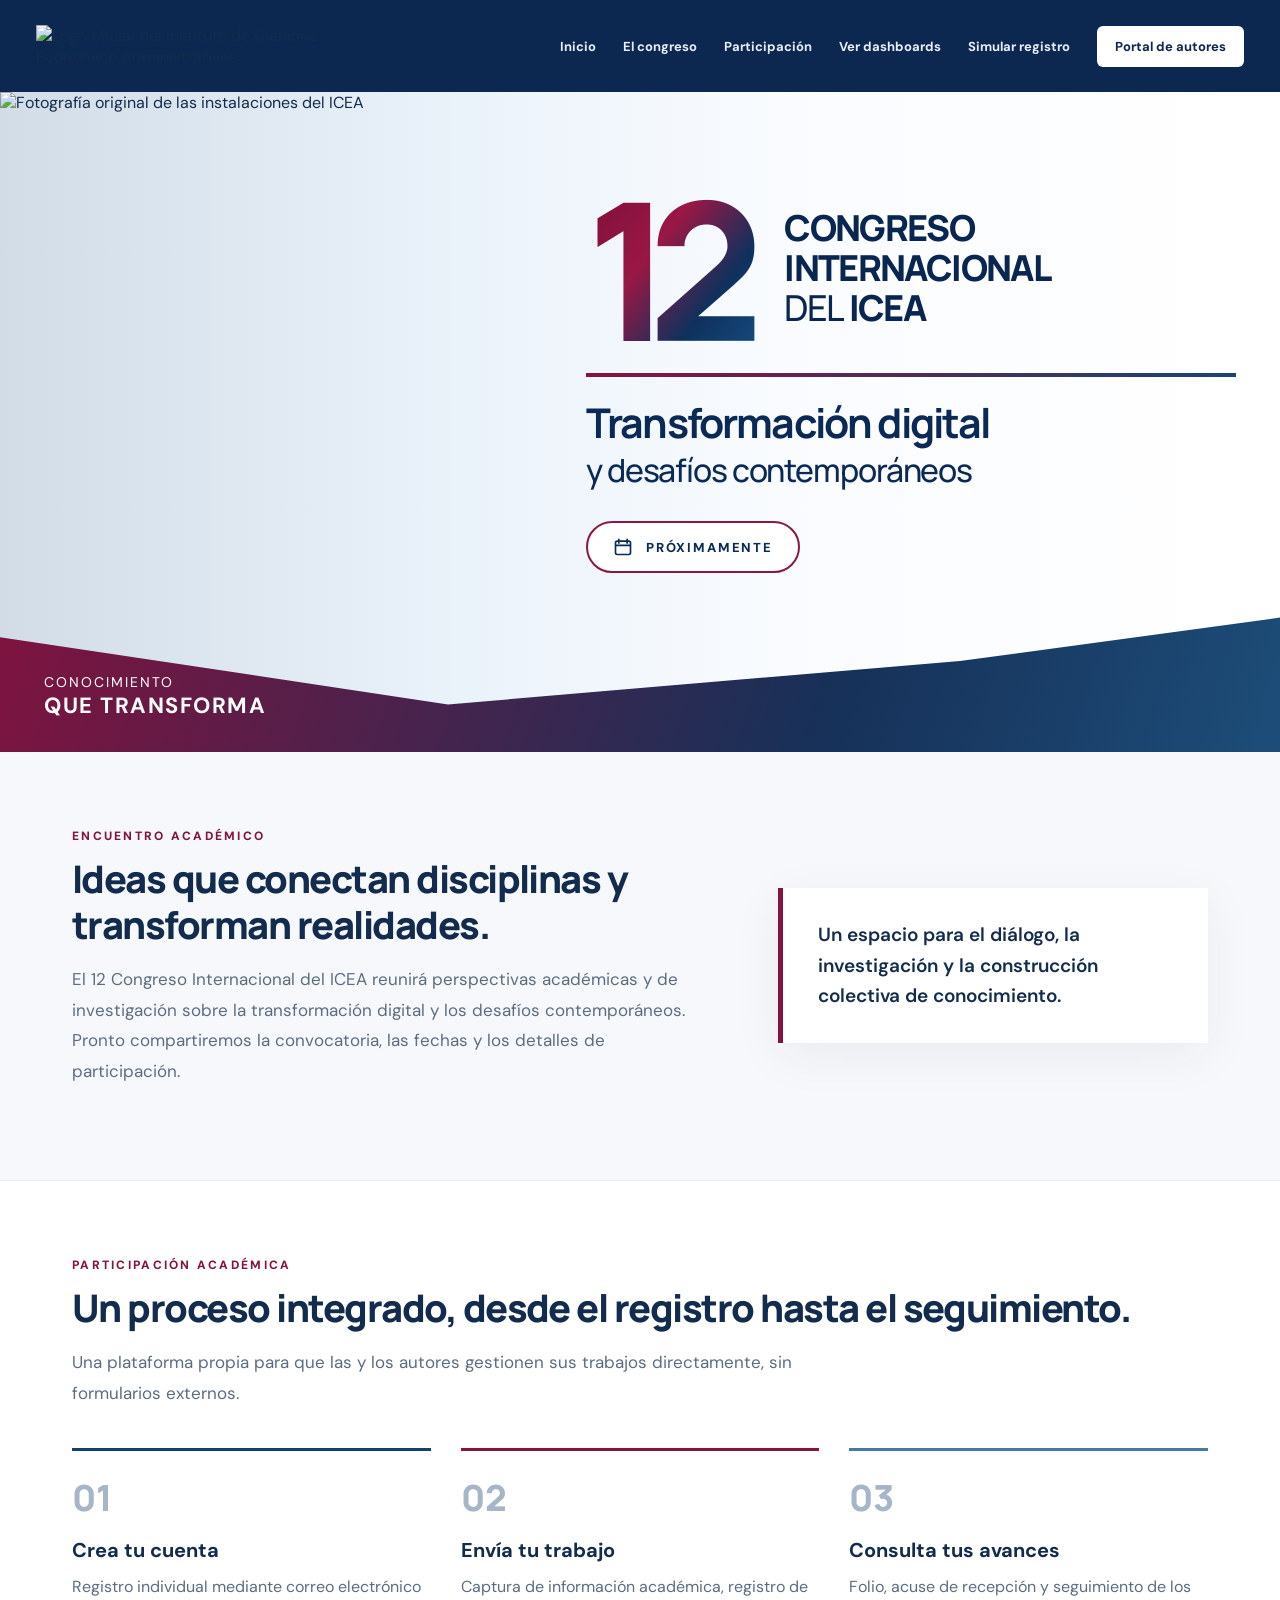
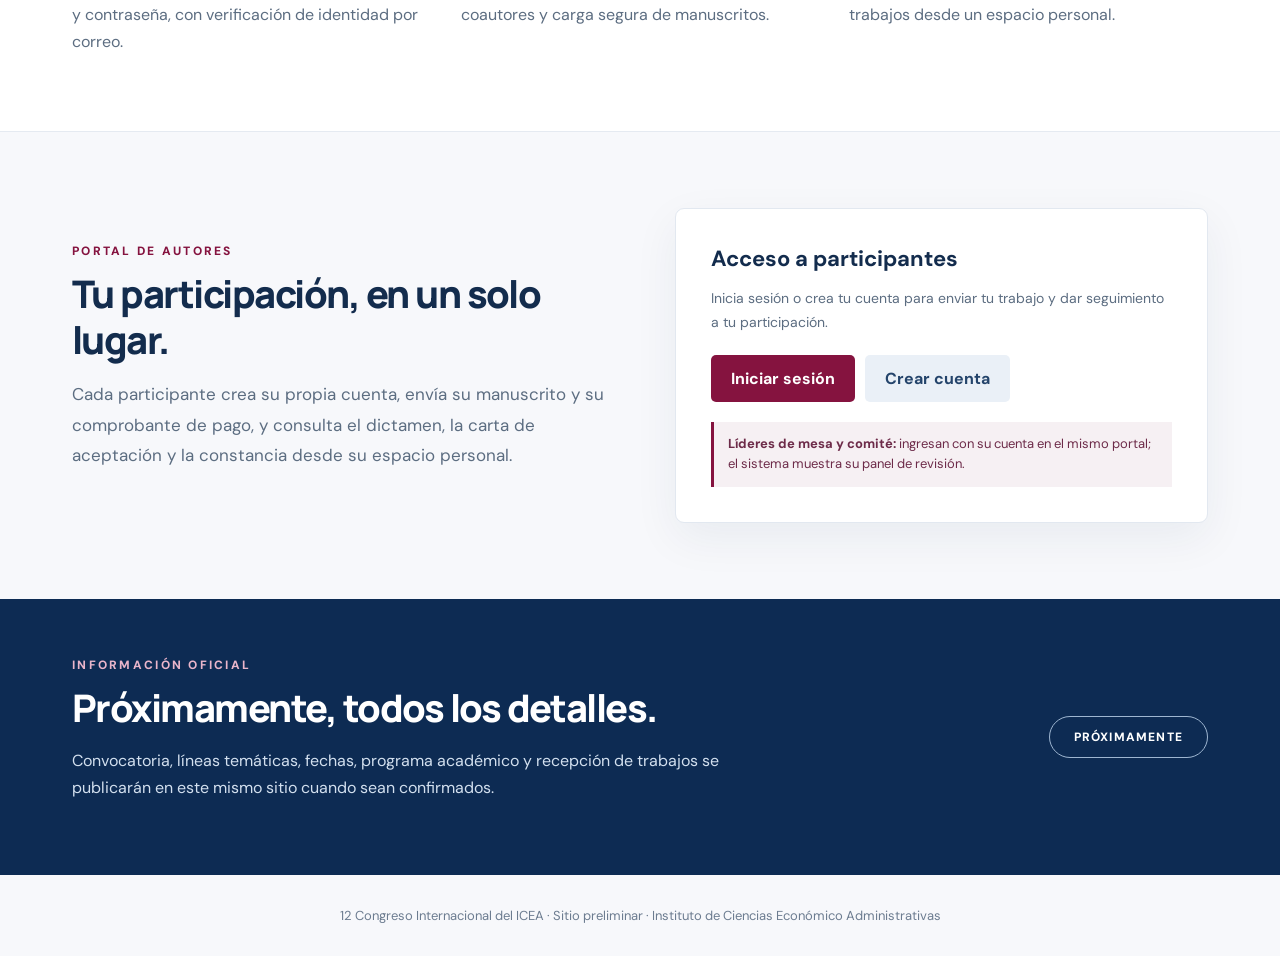
==== commit 7a58d6a5: "Add files via upload" ====
--- a/index.html
+++ b/index.html
@@ -1,214 +1,11 @@
-<!DOCTYPE html>
-
-<html lang="es"><head><meta charset="utf-8"/><meta content="width=device-width,initial-scale=1" name="viewport"/><title>12CN | 7IECE 2026 · Congreso de Comercio Exterior</title><style>
-:root{--navy:#071f35;--blue:#123d57;--red:#b60d25;--gold:#e9b850;--paper:#f6f4f0;--line:#d9dfdf}*{box-sizing:border-box}html{scroll-behavior:smooth}body{margin:0;font-family:Arial,Helvetica,sans-serif;color:var(--navy);background:var(--paper)}button{font:inherit;cursor:pointer}header{height:83px;background:white;display:flex;align-items:center;justify-content:space-between;padding:12px clamp(18px,5vw,76px);border-bottom:4px solid var(--red);position:sticky;top:0;z-index:20;gap:18px}header img{width:130px;max-height:62px;object-fit:contain}nav{display:flex;gap:10px;flex-wrap:wrap}nav button{background:#edf0f2;color:var(--navy);border:0;border-radius:7px;padding:14px 22px;font-weight:800}nav button.active,nav button:hover{background:var(--navy);color:white}.view{display:none;min-height:calc(100vh - 83px)}.view.active{display:block}.hero{min-height:calc(100vh - 83px);display:grid;align-items:center;background:linear-gradient(90deg,rgba(5,22,39,.98) 0%,rgba(5,22,39,.89) 43%,rgba(5,22,39,.24) 100%),url('assets/puerto.jpg') center/cover;position:relative;overflow:hidden;color:white}.hero:after{content:'MÉXICO  /  CHINA';position:absolute;right:4%;bottom:6%;font-size:clamp(26px,5vw,82px);font-weight:900;letter-spacing:.08em;color:#ffffff2b}.hero-inner{position:relative;z-index:1;max-width:850px;padding:60px clamp(24px,8vw,130px)}.eyebrow{color:var(--gold);font-weight:900;letter-spacing:.22em;text-transform:uppercase;font-size:13px}.hero h1{font-size:clamp(44px,6.4vw,100px);line-height:.99;letter-spacing:-.045em;margin:25px 0}.hero p{font-size:clamp(17px,2vw,24px);line-height:1.5;max-width:650px}.cta{display:inline-flex;align-items:center;justify-content:space-between;gap:50px;border:0;background:var(--gold);color:var(--navy);padding:22px 26px;font-weight:900;text-transform:uppercase;letter-spacing:.04em;border-radius:5px;font-size:17px;margin-top:24px}.cta:hover{background:white}.wrap{max-width:1260px;margin:auto;padding:65px 28px}.pagehead{display:flex;justify-content:space-between;gap:30px;align-items:end;margin-bottom:34px}.pagehead h2{font-size:clamp(38px,5vw,70px);letter-spacing:-.045em;margin:10px 0}.muted{color:#617184}.day-grid{display:grid;grid-template-columns:1fr 1fr;gap:22px}.day{border:0;text-align:left;min-height:330px;padding:34px;position:relative;color:white;overflow:hidden;border-radius:12px;box-shadow:0 20px 40px #071f3520;display:flex;flex-direction:column;align-items:flex-start;justify-content:space-between}.day:after{content:'';position:absolute;width:240px;height:240px;border:24px solid #ffffff13;border-radius:50%;right:-60px;top:-70px}.day.red{background:linear-gradient(125deg,#be102b,#640a22)}.day.blue{background:linear-gradient(125deg,#082b48,#125b72)}.day small{letter-spacing:.16em;font-weight:800}.day strong{font-size:clamp(55px,7vw,98px);letter-spacing:-.07em;line-height:1}.day .link{background:var(--gold);color:var(--navy);font-weight:900;padding:14px 18px;border-radius:4px}.day:hover{transform:translateY(-4px)}.back{background:transparent;border:0;font-weight:800;color:var(--red);padding:0 0 22px}.board{border:1px solid #ced8db;border-radius:13px;overflow:hidden;background:white;box-shadow:0 14px 35px #071f3510}.board-head{background:var(--navy);color:white;padding:23px 28px;display:flex;justify-content:space-between;align-items:center;gap:15px}.board-head strong{font-size:25px}.board-head span{color:var(--gold);font-weight:800}.event{width:100%;display:grid;grid-template-columns:135px 1fr 38px;align-items:center;text-align:left;gap:20px;border:0;border-bottom:1px solid var(--line);background:white;padding:21px 26px;color:var(--navy)}.event:hover,.event[aria-expanded=true]{background:#f2f6f7}.event .time{font-weight:900;font-size:20px;font-variant-numeric:tabular-nums}.event .time small{display:block;color:#72808c;font-size:13px;margin-top:5px}.event .category{color:var(--red);font-size:11px;letter-spacing:.14em;font-weight:900;display:block;margin-bottom:6px}.event .event-title{font-size:clamp(17px,2vw,22px);font-weight:800}.event .plus{font-size:26px;color:var(--red)}.detail{display:none;background:#f2f6f7;padding:0 28px 22px 181px;color:#405469;line-height:1.55;border-bottom:1px solid var(--line)}.detail.open{display:block}.notice{margin-top:28px;background:#e8edf0;padding:18px 22px;border-left:4px solid var(--red);color:#405469}.section-art{background:linear-gradient(110deg,#071f35dd,#071f35aa),url('assets/puerto.jpg') center/cover;color:white;padding:40px;border-radius:14px;margin:28px 0}.section-art h3{font-size:35px;margin:0 0 12px}.empty{background:white;border:1px solid var(--line);border-radius:12px;padding:32px;max-width:850px}.empty h3{font-size:25px;margin:0 0 12px}.empty p{color:#536779;line-height:1.6}footer{text-align:center;background:#071f35;color:#dbe4e9;padding:25px;font-size:13px}@media(max-width:740px){header{height:auto;min-height:74px;position:relative;flex-direction:column;align-items:stretch}header img{width:120px}nav{display:grid;grid-template-columns:repeat(3,1fr)}nav button{padding:12px 5px;font-size:12px}.hero{min-height:72vh}.hero-inner{padding:65px 25px}.day-grid{grid-template-columns:1fr}.day{min-height:255px}.wrap{padding:35px 16px}.event{grid-template-columns:75px 1fr 20px;padding:17px 12px;gap:10px}.event .time{font-size:16px}.detail{padding:0 16px 18px 97px}.pagehead{display:block}.board-head{padding:18px}.board-head strong{font-size:19px}}
-header{height:auto;min-height:154px;padding:18px clamp(18px,3vw,55px);gap:24px;flex-wrap:wrap}header .institutional-logos{display:flex;align-items:center;gap:clamp(22px,3vw,55px);flex:1 1 640px;min-width:0}header .institutional-logos img{width:auto;max-width:none;object-fit:contain;display:block}header .institutional-logos .congress-logo{height:112px;max-height:none}header .institutional-logos .icea-logo{height:100px;max-height:none;max-width:43vw}header nav{margin-left:auto}.view{min-height:calc(100vh - 154px)}.hero{min-height:calc(100vh - 154px)}@media(max-width:900px){header{justify-content:center}header .institutional-logos{justify-content:center;flex-basis:100%}header nav{margin:0 auto}}@media(max-width:740px){header{padding:16px 12px;gap:15px}header .institutional-logos{gap:15px;flex-wrap:wrap}header .institutional-logos .congress-logo{height:90px}header .institutional-logos .icea-logo{height:73px;max-width:95vw}header nav{width:100%}}@media(max-width:420px){header .institutional-logos .congress-logo{height:82px}header .institutional-logos .icea-logo{height:62px}}
-
-/* Rediseño visual del programa: paneles portuarios y mosaico de actividades */
-header .institutional-logos{gap:clamp(28px,3.5vw,65px)}
-header .institutional-logos .icea-logo{height:108px;max-width:46vw}
-header .institutional-logos .congress-logo{height:124px}
-#programa{background:linear-gradient(180deg,#f7f4ef,#eaf0f3)}
-#programa .wrap{max-width:1380px}
-#programa .day-grid{gap:26px}
-#programa .day{min-height:420px;padding:38px;border-radius:16px;isolation:isolate;background-position:center;background-size:cover;transition:transform .2s,box-shadow .2s}
-#programa .day.red{background-image:linear-gradient(0deg,rgba(71,6,22,.93),rgba(142,13,34,.32)),url('assets/puerto.jpg')}
-#programa .day.blue{background-image:linear-gradient(0deg,rgba(3,28,51,.95),rgba(5,53,79,.25)),url('assets/puerto.jpg')}
-#programa .day:after{border:0;border-radius:0;content:'01';width:auto;height:auto;right:25px;top:15px;font-size:110px;font-weight:900;color:#ffffff22}
-#programa .day.blue:after{content:'02'}
-#programa .day strong{font-size:clamp(68px,7vw,112px);text-shadow:0 3px 14px #0006}
-#programa .day small{font-size:14px;text-shadow:0 2px 5px #000a}
-#programa .day .link{padding:18px 24px;font-size:15px;box-shadow:0 6px 20px #0003}
-#programa .day:hover{transform:translateY(-7px);box-shadow:0 24px 45px #071f3533}
-#dia1,#dia2{background:#f2f5f6}
-.terminal-strip{border-radius:14px;min-height:165px;margin:0 0 25px;padding:30px 35px;background:linear-gradient(90deg,#061f36ed,#0a314c90),url('assets/puerto.jpg') center 46%/cover;color:white;display:flex;flex-direction:column;justify-content:center;gap:13px}
-.terminal-strip.second{background:linear-gradient(90deg,#7d0925e8,#7d092555),url('assets/puerto.jpg') center/cover}
-.terminal-strip span{font-size:12px;letter-spacing:.24em;color:#f1c35f;font-weight:900}
-.terminal-strip strong{font-size:clamp(25px,3vw,42px)}
-.activity-grid{display:grid;grid-template-columns:repeat(3,minmax(0,1fr));gap:20px;align-items:stretch}
-.activity-card{background:#fff;border:1px solid #dce4e7;border-radius:14px;overflow:hidden;box-shadow:0 8px 24px #09283c0b;display:flex;min-height:230px;flex-direction:column;transition:transform .18s,box-shadow .18s}
-.activity-card:hover{transform:translateY(-3px);box-shadow:0 15px 30px #09283c19}
-.activity-accent{height:56px;background:linear-gradient(100deg,#0a324fdd,#0b334d55),url('assets/puerto.jpg') center/cover}
-.activity-card.talk .activity-accent{background:linear-gradient(100deg,#9c102bd9,#80102455),url('assets/puerto.jpg') center/cover}
-.activity-card.research .activity-accent{background:repeating-linear-gradient(90deg,#b68426 0 22px,#cb9b38 22px 26px,#a47621 26px 52px)}
-.activity-card.culture .activity-accent{background:linear-gradient(100deg,#7d0925dd,#7d092555),url('assets/puerto.jpg') center/cover}
-.activity-card.pause .activity-accent{background:linear-gradient(110deg,#d7dce0,#eef0f2)}
-.activity-content{padding:22px 23px 24px;flex:1;display:flex;flex-direction:column}
-.activity-meta{display:flex;align-items:center;gap:10px;flex-wrap:wrap}
-.activity-hour{background:#08273f;color:#fff;border-radius:5px;padding:9px 11px;font-size:15px;font-weight:900;font-variant-numeric:tabular-nums;white-space:nowrap}
-.activity-kind{font-size:10px;letter-spacing:.11em;font-weight:900;color:#aa0b2a}
-.activity-card h3{font-size:clamp(19px,1.55vw,23px);line-height:1.25;margin:21px 0 12px;letter-spacing:-.025em}
-.detail-toggle{margin-top:auto;align-self:flex-start;border:0;background:none;color:#a30b2a;font-weight:800;padding:15px 0 0;text-align:left}
-.detail-toggle span{padding-left:8px}
-.card-detail{margin-top:14px;padding-top:14px;border-top:1px solid #e3e9ec;color:#42586a;font-size:14px;line-height:1.55}
-@media(max-width:1050px){.activity-grid{grid-template-columns:repeat(2,minmax(0,1fr))}}
-@media(max-width:740px){header .institutional-logos .icea-logo{height:76px;max-width:94vw}header .institutional-logos .congress-logo{height:92px}#programa .day{min-height:320px}.activity-grid{grid-template-columns:1fr}.activity-card{min-height:190px}.terminal-strip{min-height:130px;padding:22px}}
-.venue-line{margin-top:12px;padding-top:10px;border-top:1px solid #d8e0e6;color:#10283c}.blank-place{display:inline-block;min-width:135px;min-height:15px;border-bottom:1px solid #d1d9de;vertical-align:middle}.mesa-location{margin-top:10px}
-/* Rediseño de identidad visual de las jornadas: sin lona ni logotipos de fondo */
-.terminal-strip{position:relative;isolation:isolate;min-height:185px;background:linear-gradient(90deg,rgba(3,24,43,.95) 0%,rgba(5,39,62,.76) 48%,rgba(7,44,61,.18) 100%),url('assets/puerto.jpg') center 56%/cover!important;border-left:7px solid #e7b548;box-shadow:0 16px 32px #08233c22}
-.terminal-strip.second{background:linear-gradient(90deg,rgba(7,29,48,.96) 0%,rgba(11,51,67,.78) 48%,rgba(110,19,36,.24) 100%),url('assets/puerto.jpg') right 28%/cover!important;border-left-color:#bd1638}
-.terminal-strip span,.terminal-strip strong{position:relative;z-index:1;text-shadow:0 2px 10px #03162566}
-.activity-card{border:1px solid #d5e0e6;box-shadow:0 7px 22px #07243a0c}
-.activity-card .activity-accent{height:66px!important;background-image:none!important;position:relative;overflow:hidden}
-.activity-card .activity-accent:after{content:'';position:absolute;inset:0;opacity:.65;background:repeating-linear-gradient(90deg,transparent 0 35px,rgba(255,255,255,.13) 36px 38px,transparent 39px 74px)}
-.activity-card.talk .activity-accent{background:linear-gradient(100deg,#092c48aa,#0d34494a),url('assets/puerto.jpg') center 35%/cover!important}
-.activity-card.talk:nth-child(3n+2) .activity-accent{background-position:center 70%!important}
-.activity-card.talk:nth-child(3n) .activity-accent{background-position:right 25%!important}
-.activity-card.research .activity-accent{background:linear-gradient(105deg,#a4771e,#d8a23e 45%,#765015)!important}
-.activity-card.research .activity-accent:after{background:repeating-linear-gradient(90deg,transparent 0 53px,#f6d17b5c 54px 58px,transparent 59px 108px)}
-.activity-card.culture .activity-accent{background:linear-gradient(100deg,#8c1431,#ca3149 50%,#70263a)!important}
-.activity-card.official .activity-accent,.activity-card.general .activity-accent{background:linear-gradient(105deg,#0d3955,#18617a)!important}
-.activity-card.pause .activity-accent{background:linear-gradient(110deg,#dbe8ed,#c4d5dd)!important}
-.activity-card .activity-content{background:#fff}
-.activity-card h3{line-height:1.32}
-</style><style>
-nav button{font-size:15px;padding:17px 24px}nav button[data-view="mesas"]{background:#b60d25;color:#fff}nav button[data-view="mesas"].active{background:#071f35}
-.hero-feature{color:#ffe0a0!important;font-weight:800;font-size:17px!important;margin-bottom:0}
-.student-heading{font-size:clamp(38px,5vw,68px);letter-spacing:-.05em;margin:10px 0 14px;line-height:1.08}.student-intro{font-size:19px;line-height:1.6;max-width:800px;color:#536779}
-.research-hero{background:linear-gradient(100deg,#071f35 10%,#0a2d48d9 55%,#071f3580),url('assets/puerto.jpg') center/cover;min-height:330px;border-radius:16px;margin:30px 0;display:flex;align-items:center;justify-content:space-between;gap:30px;padding:clamp(25px,4vw,55px);color:white}
-.research-kicker{color:#f1c260;letter-spacing:.17em;font-size:12px;font-weight:900}.research-hero h3{font-size:clamp(29px,3.4vw,50px);line-height:1.1;margin:18px 0}.research-hero p{max-width:600px;line-height:1.6}.research-stat{border-left:2px solid #e9b850;padding-left:28px;display:flex;flex-direction:column;align-items:center}.research-stat strong{font-size:95px;line-height:1}.research-stat span{letter-spacing:.14em;font-size:12px;font-weight:900;color:#e9b850}
-.student-days{display:grid;grid-template-columns:1fr 1fr;gap:15px;margin:32px 0 26px}.student-day{border:2px solid #102e48;background:#fff;color:#102e48;text-align:left;border-radius:9px;padding:23px;font-size:17px;font-weight:900}.student-day.selected{background:#102e48;color:#fff}.student-day:hover{border-color:#bd1533}
-.mesa-grid{display:grid;grid-template-columns:repeat(3,minmax(0,1fr));gap:20px}.mesa-card{background:white;border:1px solid #d5dce0;border-radius:13px;overflow:hidden;box-shadow:0 10px 22px #0b274310}.mesa-top{background:linear-gradient(120deg,#0b2a44,#12526c);color:white;padding:24px;min-height:185px;display:flex;flex-direction:column;justify-content:space-between}.mesa-card:nth-child(2n) .mesa-top{background:linear-gradient(120deg,#a80f2a,#670b26)}.mesa-card:nth-child(3n) .mesa-top{background:linear-gradient(120deg,#77500e,#a36b11)}.mesa-top .mesa-num{font-size:42px;font-weight:900;letter-spacing:-.05em}.mesa-top .mesa-place{font-size:18px;font-weight:800}.mesa-body{padding:23px}.mesa-body p{margin:6px 0 12px;color:#40566a;line-height:1.5}.mesa-count{font-size:12px;font-weight:900;color:#b60d25;letter-spacing:.12em}.mesa-open{width:100%;background:#e9b850;border:0;padding:16px;font-weight:900;color:#071f35;border-radius:5px;margin-top:13px}.mesa-details{padding:22px;background:#f6f8fa;border-top:1px solid #dae0e5}.paper{background:white;border:1px solid #d8e0e4;border-radius:8px;padding:16px;margin-bottom:12px}.paper-meta{color:#ad1330;font-size:12px;font-weight:900;letter-spacing:.07em}.paper h4{font-size:16px;line-height:1.4;margin:8px 0}.paper p{margin:0;color:#536779;font-size:14px}.mesa-footer{padding:20px 0 5px}.student-note{margin-top:25px;font-size:14px;color:#617184}.mesa-details[hidden]{display:none}
-@media(max-width:1000px){.mesa-grid{grid-template-columns:repeat(2,minmax(0,1fr))}}@media(max-width:680px){.mesa-grid{grid-template-columns:1fr}.student-days{grid-template-columns:1fr}.research-hero{display:block}.research-stat{display:none}header nav{grid-template-columns:repeat(3,1fr)}nav button{font-size:12px;padding:13px 6px}}
-.venue-line{margin-top:12px;padding-top:10px;border-top:1px solid #d8e0e6;color:#10283c}.blank-place{display:inline-block;min-width:135px;min-height:15px;border-bottom:1px solid #d1d9de;vertical-align:middle}.mesa-location{margin-top:10px}</style><style>
-/* Navegación principal: botones grandes, visibles y con destino independiente */
-header{min-height:148px;gap:28px}header nav{display:flex;gap:13px;align-items:stretch;flex-wrap:wrap;justify-content:flex-end}
-header nav button{font-size:clamp(14px,1vw,17px);padding:22px 25px;min-height:68px;min-width:135px;border:2px solid #cdd8df;border-radius:10px;box-shadow:0 4px 0 #d3dbe0;transition:background .15s,transform .15s}
-header nav button[data-view="mesas"]{background:#b60d25;color:white;border-color:#b60d25;min-width:245px}
-header nav button[data-view="mesas"].active{background:#071f35;border-color:#071f35}
-header nav button.active{background:#071f35;color:#fff;border-color:#071f35;box-shadow:0 4px 0 #b78b35}
-header nav button:hover{transform:translateY(-2px)}
-#inicio{height:auto;min-height:calc(100vh - 148px)}#inicio .hero{min-height:calc(100vh - 148px)}
-#inicio .hero-inner{max-width:980px}#inicio .hero h1{font-size:clamp(48px,5.6vw,88px)}
-.home-actions{display:flex;gap:18px;flex-wrap:wrap;margin-top:32px}
-.home-actions button{min-height:76px;padding:20px 29px;border-radius:9px;font-size:clamp(15px,1.2vw,19px);font-weight:900;letter-spacing:.025em;border:3px solid transparent;box-shadow:0 8px 22px #0004}
-.home-main{background:#e9b850;color:#071f35}.home-secondary{background:#fff;color:#071f35}.home-actions button:hover{transform:translateY(-3px)}
-#programa .pagehead{margin-bottom:42px}#programa .day-grid{gap:26px}
-@media(max-width:1100px){header{justify-content:center}header nav{width:100%;justify-content:center}}
-@media(max-width:740px){header nav{display:grid;grid-template-columns:1fr 1fr 1fr;gap:8px}header nav button,header nav button[data-view="mesas"]{min-width:0;min-height:65px;padding:10px 7px;font-size:11px;line-height:1.3}.home-actions{display:grid;grid-template-columns:1fr}.home-actions button{width:100%}#inicio .hero{min-height:75vh}}
-.venue-line{margin-top:12px;padding-top:10px;border-top:1px solid #d8e0e6;color:#10283c}.blank-place{display:inline-block;min-width:135px;min-height:15px;border-bottom:1px solid #d1d9de;vertical-align:middle}.mesa-location{margin-top:10px}</style><style>
-.language-switch{display:flex;gap:3px;padding:4px;background:#e9eef2;border-radius:10px;align-items:center}.language-switch button{border:0;min-width:43px;min-height:43px;padding:8px 10px;border-radius:7px;font-size:14px;font-weight:900;box-shadow:none}.language-switch button.chosen{background:#b60d25;color:#fff}.official-downloads{display:flex;gap:14px;flex-wrap:wrap;margin:28px 0}.official-downloads a{display:inline-flex;align-items:center;justify-content:center;text-align:center;padding:18px 24px;background:#071f35;color:#fff;text-decoration:none;border-radius:9px;font-size:14px;font-weight:800;min-height:64px}.official-downloads a:first-child{background:#b60d25}.official-downloads a:hover{filter:brightness(1.15)}@media(max-width:740px){.language-switch{grid-column:1/-1;justify-content:center}.official-downloads a{width:100%}}
-.venue-line{margin-top:12px;padding-top:10px;border-top:1px solid #d8e0e6;color:#10283c}.blank-place{display:inline-block;min-width:135px;min-height:15px;border-bottom:1px solid #d1d9de;vertical-align:middle}.mesa-location{margin-top:10px}
-/* Detalles con identidad visual; cada tarjeta conserva su altura independiente. */
-.activity-grid{align-items:start!important}
-.activity-card{min-height:0!important;align-self:start;display:block;transition:box-shadow .18s,transform .18s}
-.activity-content{display:flex;flex-direction:column;min-height:205px;padding-bottom:19px}
-.activity-card h3{margin:17px 0 18px}
-.detail-toggle{margin-top:auto;display:inline-flex;align-items:center;gap:10px;padding:11px 0 3px;font-size:14px}
-.detail-toggle span{font-size:21px;line-height:1}
-.card-detail{margin-top:16px;padding:15px 0 0;border-top:2px solid #e7d4ac;display:grid;gap:11px;color:var(--navy);line-height:1.48}
-.card-detail[hidden]{display:none!important}
-.detail-info,.detail-place{border-radius:9px;padding:15px 16px;border-left:5px solid var(--red);background:linear-gradient(115deg,#fff0f1,#fff8f5)}
-.detail-place{border-left-color:#e6ad3d;background:linear-gradient(115deg,#102c45,#17455b);color:#fff}
-.detail-label{font-size:10px;letter-spacing:.15em;font-weight:900;color:#a90d2b;margin-bottom:8px}
-.detail-place .detail-label{color:#f5c665}
-.detail-value{font-size:14px;line-height:1.6;overflow-wrap:anywhere}
-.activity-card.research .detail-info{border-left-color:#c39026;background:#fff7e6}
-.activity-card.research .detail-label{color:#93620c}
-.activity-card.culture .detail-info{background:#fff0f4}
-@media(max-width:740px){.activity-content{min-height:0}.activity-card{min-height:0!important}.detail-info,.detail-place{padding:14px}}
-</style><style>
-/* Ajustes finales de legibilidad y sedes */
-.eyebrow{letter-spacing:.12em!important;line-height:1.5}
-.mesa-grid{align-items:start!important;gap:24px!important}
-.mesa-card{align-self:start!important;overflow:hidden;box-shadow:0 12px 28px rgba(7,31,53,.10)!important;border:1px solid #dbe2e8!important;border-radius:17px!important}
-.mesa-top{background:linear-gradient(110deg,#09273d,#14516a)!important;color:#fff!important;padding:19px 22px!important;gap:10px;flex-wrap:wrap}
-.mesa-card:nth-child(3n+2) .mesa-top{background:linear-gradient(110deg,#a50e2b,#d03648)!important}
-.mesa-card:nth-child(3n) .mesa-top{background:linear-gradient(110deg,#845a12,#bb872a)!important}
-.mesa-body{padding:23px!important}
-.mesa-venue{margin:15px 0 19px;background:#f0f6f8;border-left:5px solid #b80d2c;padding:13px 15px;border-radius:5px;color:#516779;font-size:12px;letter-spacing:.07em;font-weight:800}
-.mesa-venue strong{display:block;color:#08263e;font-size:18px;letter-spacing:0;margin-top:5px;line-height:1.35}
-.mesa-open{width:100%;min-height:49px;border-radius:9px!important;background:#e9b94f!important;color:#082239!important;font-weight:900!important;letter-spacing:.02em}
-.mesa-details{padding:12px 20px 22px!important;background:#f7f9fb!important;border-top:3px solid #e9b94f!important}
-.paper{background:#fff!important;border:1px solid #e2e8ee!important;border-left:4px solid #b60d2c!important;border-radius:10px!important;margin:12px 0!important;padding:16px 18px!important;box-shadow:0 3px 8px rgba(8,34,57,.035)}
-.paper:nth-child(even){border-left-color:#c08c29!important}
-.paper h4{line-height:1.4!important;overflow-wrap:anywhere}
-.activity-grid{align-items:start!important;gap:19px!important}
-.activity-card{align-self:start!important}
-.activity-card .activity-details{line-height:1.6!important}
-.activity-card .detail-info,.activity-card .detail-place{border-radius:9px!important;margin-top:10px!important}
-.day-grid .day{border-radius:19px!important;box-shadow:0 16px 32px rgba(7,31,53,.14)!important}
-.day-grid .day.red{background:linear-gradient(125deg,#b70d2e,#7b0b28)!important}
-.day-grid .day.blue{background:linear-gradient(125deg,#08243e,#15546a)!important}
-@media(max-width:760px){.mesa-body{padding:17px!important}.mesa-venue strong{font-size:16px}.mesa-details{padding:10px!important}.paper{padding:14px!important}}
-</style><style id="editorial-port-design">
-/* Editorial maritime redesign: visual scenes, no recycled event banners or stripes */
-.activity-grid{gap:22px!important;align-items:start!important}
-.activity-card{border-radius:15px!important;overflow:hidden!important;background:#fff!important;box-shadow:0 10px 28px rgba(7,31,53,.09)!important;border:1px solid #dce5e8!important}
-.activity-card .activity-accent{height:116px!important;background: url('assets/visual-contenedores.svg') center/cover no-repeat!important}
-.activity-card .activity-accent:after{display:none!important}
-.activity-card.talk .activity-accent,.activity-card.talk:nth-child(3n+2) .activity-accent,.activity-card.talk:nth-child(3n) .activity-accent{background:url('assets/visual-buque.svg') center/cover no-repeat!important}
-.activity-card.talk:nth-child(2n) .activity-accent{background:url('assets/visual-grua.svg') center/cover no-repeat!important}
-.activity-card.research .activity-accent{background:url('assets/visual-investigacion.svg') center/cover no-repeat!important}
-.activity-card.culture .activity-accent{background:url('assets/visual-cultura.svg') center/cover no-repeat!important}
-.activity-card.official .activity-accent{background:url('assets/visual-china.svg') center/cover no-repeat!important}
-.activity-card.pause .activity-accent{height:12px!important;background:#dce6e9!important}
-.activity-card.general .activity-accent{background:url('assets/visual-aduana.svg') center/cover no-repeat!important}
-.activity-card:has(h3) .activity-content{min-height:0!important;padding:20px 21px 22px!important}
-.activity-card h3{margin:15px 0 22px!important;font-size:clamp(18px,1.5vw,22px)!important;line-height:1.29!important}
-.activity-card .detail-toggle{margin-top:0!important}
-.terminal-strip{background:linear-gradient(90deg,#08253edc,#08253e24),url('assets/visual-buque.svg') center/cover!important;border:0!important;border-radius:16px!important}
-.terminal-strip.second{background:linear-gradient(90deg,#08253eea,#08253e1a),url('assets/visual-aduana.svg') center/cover!important;border:0!important}
-.activity-card .card-detail{background:#fff!important}
-@media(max-width:740px){.activity-card .activity-accent{height:92px!important}.activity-grid{gap:16px!important}}
-</style><style id="mesas-editorial-final">
-/* Mesas: photographic editorial hero, no faux banners or repetitive art */
-#mesas .research-hero{position:relative;isolation:isolate;overflow:hidden;min-height:310px;background:#08263d!important;border-radius:20px!important;padding:38px 44px!important;box-shadow:0 18px 42px #071f3520}
-#mesas .research-hero:before{content:"";position:absolute;z-index:-2;inset:0 0 0 42%;background:url('assets/puerto.jpg') 52% 52%/cover no-repeat;filter:saturate(.95)}
-#mesas .research-hero:after{content:"";position:absolute;z-index:-1;inset:0;background:linear-gradient(90deg,#08263d 0%,#08263d 38%,#08263de0 57%,#08263d15 100%)}
-#mesas .research-hero h3{font-size:clamp(29px,3vw,46px)!important;line-height:1.13!important;margin:14px 0!important;letter-spacing:-.035em;max-width:520px}
-#mesas .research-hero p{font-size:15px;max-width:460px}
-#mesas .research-kicker{color:#f4c45f!important;letter-spacing:.13em}
-#mesas .research-stat{background:#ffffffeb;color:#08263d;border:0;border-radius:14px;padding:20px 24px;min-width:135px;box-shadow:0 8px 22px #061e3340}
-#mesas .research-stat strong{font-size:68px!important}
-#mesas .research-stat span{color:#a90e2b!important}
-#mesas .mesa-card{border-radius:17px!important;background:#fff!important}
-#mesas .mesa-top,#mesas .mesa-card:nth-child(3n+2) .mesa-top,#mesas .mesa-card:nth-child(3n) .mesa-top{position:relative;overflow:hidden;background:#0a2b44!important;min-height:128px!important;padding:22px 23px!important;display:flex;flex-direction:column;justify-content:center;gap:8px!important;border-bottom:5px solid #e9b850}
-#mesas .mesa-card:nth-child(3n+2) .mesa-top{background:#103e54!important;border-bottom-color:#c41a39}
-#mesas .mesa-card:nth-child(3n) .mesa-top{background:#11354a!important;border-bottom-color:#e9b850}
-#mesas .mesa-top:before{content:"";position:absolute;right:-12px;top:-26px;width:145px;height:135px;border:3px solid #ffffff20;border-radius:22px;transform:rotate(-13deg)}
-#mesas .mesa-top:after{content:"";position:absolute;right:19px;bottom:13px;width:68px;height:24px;border:2px solid #e9b85080;border-radius:3px;background:repeating-linear-gradient(90deg,transparent 0 11px,#e9b85050 12px 13px);opacity:.65}
-#mesas .mesa-top .mesa-num{font-size:37px!important;line-height:1!important;letter-spacing:-.035em;position:relative;z-index:1}
-#mesas .mesa-top>div:last-child{font-size:13px;font-weight:700;letter-spacing:.025em;position:relative;z-index:1}
-#mesas .mesa-body{padding:20px 22px!important}
-#mesas .mesa-venue{background:#f2f6f7!important;border-left-color:#c31939!important}
-@media(max-width:740px){#mesas .research-hero{padding:27px!important;min-height:270px}#mesas .research-hero:before{inset:0 0 0 28%;opacity:.65}#mesas .research-hero:after{background:linear-gradient(90deg,#08263dfc,#08263dd9 72%,#08263d80)}#mesas .research-hero h3{font-size:30px!important}#mesas .mesa-top{min-height:110px!important}}
-</style></head><body><header><div class="institutional-logos"><img alt="Identificador institucional UAEH e ICEA" class="icea-logo" src="assets/logo-uaeh-icea.png"/><img alt="Logotipo oficial del 12.º Congreso Nacional y 7.º Internacional" class="congress-logo" src="assets/logo-12cn-7iece.png"/></div><nav aria-label="Navegación principal"><button class="active" data-view="inicio">INICIO</button><button data-view="mesas">PONENCIAS ESTUDIANTILES</button><button data-view="programa">PROGRAMA GENERAL</button></nav></header><main><section class="view active" id="inicio"><div class="hero"><div class="hero-inner"><div class="eyebrow">12.º Congreso Nacional  |  7.º Internacional  |  2026</div><h1>El comercio y el nuevo orden internacional</h1><p>4 y 5 de noviembre de 2026  ·  China, país invitado</p><p class="hero-feature">48 ponencias estudiantiles · 9 mesas de trabajo · Participación internacional</p><div class="home-actions"><button class="home-main" data-view="mesas">EXPLORAR PONENCIAS</button><button class="home-secondary" data-view="programa">CONSULTAR PROGRAMA</button></div></div></div></section><section class="view" id="programa"><div class="wrap"><div class="pagehead"><div><div class="eyebrow" style="color:var(--red)">Terminal académica · 2026</div><h2>Programa general</h2><p class="muted">Dos jornadas de intercambio académico. Elige tu día para descubrir las actividades.</p></div></div><div class="day-grid"><button class="day red" data-view="dia1"><small>MIÉRCOLES · 4 NOVIEMBRE 2026</small><strong>DÍA 1</strong><span class="link">CONSULTAR JORNADA →</span></button><button class="day blue" data-view="dia2"><small>JUEVES · 5 NOVIEMBRE 2026</small><strong>DÍA 2</strong><span class="link">CONSULTAR JORNADA →</span></button></div><div class="notice">Las actividades simultáneas conservan los horarios establecidos en el programa oficial.</div></div></section><section class="view" id="dia1"><div class="wrap"><button class="back" data-view="programa">← Volver a jornadas</button><div class="pagehead"><div><div class="eyebrow" style="color:var(--red)">Miércoles · 4 de noviembre de 2026</div><h2>Jornada 01</h2><p class="muted">Selecciona una actividad para consultar ponentes y responsables.</p></div></div><div class="terminal-strip"><span>TERMINAL 01 / MÉXICO–CHINA</span><strong>Miércoles 4 de noviembre</strong></div><div class="activity-grid" id="events1"></div></div></section><section class="view" id="dia2"><div class="wrap"><button class="back" data-view="programa">← Volver a jornadas</button><div class="pagehead"><div><div class="eyebrow" style="color:var(--red)">Jueves · 5 de noviembre de 2026</div><h2>Jornada 02</h2><p class="muted">Selecciona una actividad para consultar sus detalles.</p></div></div><div class="terminal-strip second"><span>TERMINAL 02 / MÉXICO–CHINA</span><strong>Jueves 5 de noviembre</strong></div><div class="activity-grid" id="events2"></div></div></section><section class="view" id="mesas"><div class="wrap"><div class="eyebrow">EL CONGRESO ES DE SUS ESTUDIANTES</div><h2 class="student-heading">Investigación estudiantil en primer plano</h2><p class="student-intro">Explora las ponencias por jornada y por mesa. Cada trabajo muestra su horario, título y autoría.</p><div class="research-hero"><div><span class="research-kicker">ZONA DE INVESTIGACIÓN · 2026</span><h3>48 trabajos.<br/>9 mesas.<br/>Una comunidad que investiga.</h3><p>Comercio internacional, logística, tecnología, sostenibilidad y nuevas oportunidades.</p></div><div class="research-stat"><strong>48</strong><span>PONENCIAS</span></div></div><div class="student-days"><button class="student-day selected" data-student-day="4">MIÉRCOLES 4 DE NOVIEMBRE</button><button class="student-day" data-student-day="5">JUEVES 5 DE NOVIEMBRE</button></div><div id="student-mesas"></div></div></section></main><footer>12CN | 7IECE · 2026 · Comercio exterior · México–China</footer><script>
-const days=[[
-['07:30','08:30','REGISTRO','Acreditación y registro','Lugar: Planta baja, edificio D, ICEA.'],
-['08:30','09:30','VINCULACIÓN','Recorrido en el ICEA de la comunidad china','Participantes: LNI. Edgar Apolinar Durán Chong, Mtro. Erasto Bautista Ortega y Mtro. Jesús Chong Barreiro. · Lugar: Circuito del ICEA (edificios A–Dirección).'],
-['09:30','10:00','INSTITUCIONAL','Ceremonia de inauguración oficial','Con autoridades universitarias, representantes estudiantiles, de la comunidad china y del comité organizador. · Lugar: Audiovisual 2 “Carlos Enrique Sepúlveda”, ICEA.'],
-['10:00','11:00','CONFERENCIA MAGISTRAL','China en el nuevo orden comercial global','Ponente: Dr. Enrique Dussel Peters, CECHIMEX. Moderador: Dr. Mario Cruz Cruz. Semblanza: Lic. Óscar Chávez Vera. · Lugar: Audiovisual 2 “Carlos Enrique Sepúlveda”, ICEA.'],
-['11:00','12:30','CONFERENCIA','Negocios internacionales México–China','Ponente: LNI. Edgar Apolinar Durán Chong, presidente de la Comunidad China en Hidalgo. · Lugar: Audiovisual 2 “Carlos Enrique Sepúlveda”, ICEA.'],
-['11:00','14:00','PONENCIAS · SIMULTÁNEA','Mesas de trabajo de ponencias · Día 1','Coordinación académica: Dra. Ruth Ortiz Zarco, Dra. Yolanda Sánchez Torres, Dra. Aline Manzo Martínez y Dra. Lizet Manzo Martínez. · Lugar: Aulas del edificio D, ICEA. Consulta el programa de mesas en la sección Ponencias estudiantiles.'],
-['12:30','13:30','CONFERENCIA','La crisis del comercio internacional fracturado: retos y oportunidades para México','Ponente: Lic. Alejandro Ferro Negrete, Meritx Consultoría Estratégica, S.A. de C.V. · Lugar: Audiovisual 2 “Carlos Enrique Sepúlveda”, ICEA.'],
-['14:00','15:00','PRESENTACIÓN EDITORIAL','Presentación editorial del Área Académica de Comercio Exterior','Responsables: líderes de los cuerpos académicos de Comercio Exterior. · Lugar: Audiovisual 2 “Carlos Enrique Sepúlveda”, ICEA.'],
-['15:00','16:00','RECESO','Receso',''],
-['16:00','17:00','CONFERENCIA','Logística inversa de paquetería china','Ponente: Lic. Javier Rodríguez Monroy, Mercado Libre. · Lugar: Audiovisual 2 “Carlos Enrique Sepúlveda”, ICEA.'],
-['17:00','18:30','PANEL','IA y transformación digital en las cadenas globales de suministro','Responsables: Mtra. Angélica Gómez Yáñez y Mtro. Aldo Carrasco Villegas. · Lugar: Audiovisual 2 “Carlos Enrique Sepúlveda”, ICEA.']
-],[
-['09:00','11:00','CONFERENCIA','América del Norte y China en la disputa por la producción global: integración regional, dependencia y desarrollo','Ponente: Mtro. Javier Muñoz Chávez, IPN. · Lugar: Audiovisual 2 “Carlos Enrique Sepúlveda”, ICEA.'],
-['11:00','14:00','SESIÓN PRÁCTICA','Simulación aduanera','Responsables: Mtra. Angélica Gómez Yáñez y Mtro. Aldo Carrasco Villegas. · Lugar: Carpa frente a la Dirección del ICEA.'],
-['14:00','15:30','RECESO','Receso',''],
-['15:30','17:30','PONENCIAS · SIMULTÁNEA','Mesas de trabajo de ponencias · Día 2','Coordinación académica: Dra. Ruth Ortiz Zarco, Dra. Yolanda Sánchez Torres, Dra. Aline Manzo Martínez y Dra. Lizet Manzo Martínez. · Lugar: Aulas del edificio D, ICEA. Consulta el programa de mesas en la sección Ponencias estudiantiles.'],
-['15:30','16:30','CONFERENCIA','Relato de la vida de Don Fernando Chong Ham','Ponentes: Mtro. Jesús Aristeo Chong Barreiro y Dra. María Cruz Chong Barreiro. · Lugar: Audiovisual 2 “Carlos Enrique Sepúlveda”, ICEA.'],
-['16:30','17:30','ACTIVIDAD CULTURAL','L’évolution idéologique de la chine','Performance cultural sobre China. Responsable: Lic. Edgar Salvador Márquez Conde, Centro de Lenguas de la UAEH. · Lugar: Carpa frente a la Dirección del ICEA.'],
-['17:30','18:30','PRESENTACIÓN ARTÍSTICA','Orquesta de Guitarras del Estado de Hidalgo','Responsable: Mtra. Laura Elena Campos Esparza. · Lugar: Audiovisual 2 “Carlos Enrique Sepúlveda”, ICEA.'],
-['18:30','19:00','INSTITUCIONAL','Ceremonia de premiación y clausura','Con autoridades universitarias, representantes estudiantiles y el comité organizador. · Lugar: Audiovisual 2 “Carlos Enrique Sepúlveda”, ICEA.']
-]];
-function escapeHTML(s){return s.replace(/[&<>"']/g,c=>({'&':'&amp;','<':'&lt;','>':'&gt;','"':'&quot;',"'":'&#39;'}[c]))}days.forEach((list,i)=>{document.getElementById('events'+(i+1)).innerHTML=list.map((e,j)=>{const kind=/CONFERENCIA|PANEL/.test(e[2])?'talk':/PONENCIAS|MESAS|FORO/.test(e[2])?'research':/CULTURAL|ARTÍSTICA/.test(e[2])?'culture':/RECESO/.test(e[2])?'pause':/INSTITUCIONAL/.test(e[2])?'official':'general';return `<article class="activity-card ${kind}"><div class="activity-accent"></div><div class="activity-content"><div class="activity-meta"><span class="activity-hour">${e[0]}–${e[1]}</span><span class="activity-kind">${escapeHTML(e[2])}</span></div><h3>${escapeHTML(e[3])}</h3>${e[4]?`<button class="detail-toggle" aria-expanded="false" aria-controls="detail${i}-${j}">Ver detalles <span>＋</span></button><div id="detail${i}-${j}" class="card-detail" hidden>${(()=>{const raw=e[4];const hasVenue=raw.includes('Lugar:');const main=hasVenue?(raw.startsWith('Lugar:')?'':raw.split(' · Lugar:')[0]):raw;const venue=hasVenue?raw.split('Lugar:').pop().split(' Consulta el programa')[0].trim():'';const match=main.match(/^(Ponente|Ponentes|Participantes|Responsables|Coordinación académica|Moderador|Con autoridades universitarias)(:|\b)/i);const label=match?(match[1]==='Con autoridades universitarias'?'PARTICIPACIÓN':match[1].toUpperCase()):'INFORMACIÓN';return `${main?`<div class="detail-info"><div class="detail-label">${label}</div><div class="detail-value">${escapeHTML(main.replace(/^(Ponente|Ponentes|Participantes|Responsables|Coordinación académica):\s*/i,''))}</div></div>`:''}${venue?`<div class="detail-place"><div class="detail-label">SEDE · LUGAR</div><div class="detail-value">${escapeHTML(venue)}</div></div>`:''}`})()}</div>`:''}</div></article>`}).join('');});document.querySelectorAll('.detail-toggle').forEach(b=>b.addEventListener('click',()=>{const d=document.getElementById(b.getAttribute('aria-controls'));const open=b.getAttribute('aria-expanded')==='true';b.setAttribute('aria-expanded',String(!open));d.hidden=open;b.innerHTML=open?'Ver detalles <span>＋</span>':'Ocultar detalles <span>−</span>'}));
-function show(id){document.querySelectorAll('.view').forEach(v=>v.classList.toggle('active',v.id===id));document.querySelectorAll('nav button').forEach(b=>b.classList.toggle('active',b.dataset.view===id||(id.startsWith('dia')&&b.dataset.view==='programa')));history.replaceState(null,'','#'+id);window.scrollTo({top:0,behavior:'instant'})}document.querySelectorAll('[data-view]').forEach(b=>b.addEventListener('click',()=>show(b.dataset.view)));const initial=location.hash.slice(1);if(document.getElementById(initial)?.classList.contains('view'))show(initial);
-</script><script>
-const studentData = [{"day": "4", "location": "Aula 1 · Edificio D", "moderator": "Ricardo Vega Pérez", "relator": "Marco Antonio Vizueth Morán", "period": "11:00–14:00", "items": [{"code": "01-001", "title": "Análisis del desempeño comercial de la industria agroalimentaria de granos básicos mexicana, antes y después del T-MEC", "authors": "Karina León Amador", "time": "11:10 a 11:30"}, {"code": "01-002", "title": "Relación entre la tasa de interés objetivo y las importaciones de bienes de consumo en México (2015-2024)", "authors": "Javier Urbina González", "time": "11:30 a 11:50"}, {"code": "01-003", "title": "¿El fin de la soberanía alimentaria? Granos básicos, poder comercial en México y un sistema capturado", "authors": "Francisco Aparicio Munguía Aileen Mayen Vite", "time": "11:50 a 12:10"}, {"code": "01-004", "title": "Concentración exportadora y prospectiva de diversificación: El T-MEC como factor de retención en el comercio agroalimentario México-Estados Unidos (2018-2024)", "authors": "Jerusalén Hernández Rodríguez", "time": "12:10 a 12:30"}, {"code": "01-005", "title": "Oportunidades de comercialización del cannabis: análisis desde las buenas prácticas internacionales", "authors": "Cristopher Rivera Guasco Rolando Escamilla Federico", "time": "12:30 a 12:50"}, {"code": "01-008", "title": "Más allá de la competencia: correlación económica entre Estados Unidos y China (2014- 2024)", "authors": "Luna Alejandra Hernández Hernández", "time": "12:50 a 13:10"}], "virtual": false, "link": ""}, {"day": "4", "location": "Aula 3 · Edificio D", "moderator": "Edgar Esaúl Vite Gómez", "relator": "Marcos Tlamayanco Castro", "period": "11:00–14:00", "items": [{"code": "01-009", "title": "Análisis de la complementariedad bajo el AAE: sector primario de México y agrotecnología de Japón", "authors": "Alexa Yurely Hernández Cruz", "time": "11:10 a 11:30"}, {"code": "01-010", "title": "Descarbonización industrial y competitividad organizacional en las cadenas automotriz, siderúrgica y de electromovilidad de México ante el T-MEC, 2021-2026", "authors": "Abner Yael García Alderete Luis Fernando de Anda Sánchez", "time": "11:30 a 11:50"}, {"code": "01-011", "title": "Relocalización productiva en México y su papel como spoke de hub estadounidense 2018-2025: evidencia para el sector automotriz", "authors": "María Fernanda Romero Romero Michelle Zenit Alamilla Méndez", "time": "11:50 a 12:10"}, {"code": "01-012", "title": "Dependencia comercial en tiempos de tensión geopolítica: comercio intraindustrial del acero en el T-MEC (2016-2025)", "authors": "Julio Cesar Rojas Cruz Valeria Jovana Sánchez Bautista", "time": "12:10 a 12:30"}, {"code": "01-013", "title": "Integración asimétrica y diversificación comercial: una lectura de la dependencia estructural de México en el nuevo (des)orden internacional", "authors": "Pedro Moisés Pérez Ángeles", "time": "12:30 a 12:50"}, {"code": "01-014", "title": "Integración asimétrica en autopartes: el índice de Grubell-Lloyd en el comercio México- Estados Unidos ante la revisión del T-MEC, 2020- 2025", "authors": "Nicol Irazú Lozano Ángeles Bianca Daniela Figón Pineda", "time": "12:50 a 13:10"}], "virtual": false, "link": ""}, {"day": "4", "location": "Aula 4 · Edificio D", "moderator": "Yolanda Sánchez Torres", "relator": "Yanet Campos Hernández", "period": "11:00–14:00", "items": [{"code": "01-015", "title": "Marco jurídico de la propiedad intelectual y el actual biopiraterismo y su impacto en la balanza comercial de México", "authors": "Pedro Alejandro Islas Luna Daira Lilian Eslava Olmedo", "time": "11:10 a 11:30"}, {"code": "01-016", "title": "Factores determinantes de la pérdida de poder de negociación del dólar en las transacciones comerciales internacionales (2000-2025)", "authors": "Karime Alexa Estrada Dorantes Carmen Cruz Martínez", "time": "11:30 a 11:50"}, {"code": "01-017", "title": "Rivalidad geopolítica Estados Unidos-China: estudio de la reconfiguración automotriz mexicana en comercio exterior e inversión, 2018-2024", "authors": "Citlalli Josselyn Luna Salinas Reynaldo Bautista Bautista", "time": "11:50 a 12:10"}, {"code": "02-002", "title": "Brechas regionales en México: ¿Es la competitividad el verdadero motor de la inversión extranjera directa? Análisis 2016-2025", "authors": "Irma Cecilia Bragado Martínez Amayrani Maceda Meneses", "time": "12:10 a 12:30"}, {"code": "02-003", "title": "Producción sostenible de la industria petrolera mexicana como factor determinante en la competitividad de las exportaciones petroleras en México, 2000-2024", "authors": "Melanny Selene García Sanabria", "time": "12:30 a 12:50"}, {"code": "02-004", "title": "La inversión en el sector autotransporte de carga en México y sus efectos en la dinámica comercial internacional, 2018-2023", "authors": "Nadia Ivette Hernández Rosales", "time": "12:50 a 13:10"}], "virtual": false, "link": ""}, {"day": "4", "location": "Aula 6 · Edificio D", "moderator": "Lizet Manzo Martínez", "relator": "Cristina Rodríguez Juárez", "period": "11:00–14:00", "items": [{"code": "02-005", "title": "La viabilidad de la relación entre México y la Unión Europea como alternativa ante Estados Unidos", "authors": "Heimdal Paredes Rosas", "time": "11:10 a 11:30"}, {"code": "02-006", "title": "Alianzas estratégicas entre Japón y Alemania en el sector automotriz: una alianza de potencias frente al ascenso del mercado automotriz chino", "authors": "Adrián Sánchez Leyva Jhonatan Yael Tenorio Palma", "time": "11:30 a 11:50"}, {"code": "02-007", "title": "Relación entre México, Venezuela, Brasil y Argentina con China ¿Cooperación o dependencia?", "authors": "Héctor Eduardo Correa Aguilar Alan Leal Saavedra", "time": "11:50 a 12:10"}, {"code": "02-009", "title": "Posicionamiento y crecimiento del sector automotriz chino en México: Análisis correlacional a partir del paradigma OLI", "authors": "Karla Ramírez García", "time": "12:10 a 12:30"}, {"code": "02-011", "title": "La región Asia-Pacífico como alternativa para la diversificación comercial de sector agroalimentario de México", "authors": "Ashley Ponce de León Rodríguez", "time": "12:30 a 12:50"}, {"code": "02-013", "title": "Complementariedad comercial y las cadenas globales de valor: América latina frente al modelo europeo", "authors": "Karla Monserrat Salgado Mendoza Jesús Arturo Badillo Reséndiz", "time": "12:50 a 13:10"}], "virtual": false, "link": ""}, {"day": "4", "location": "Sala Yacatecuhtli · Virtual", "moderator": "Mario Cruz Cruz", "relator": "Gerardo Suárez Barrera", "period": "11:00–14:00", "items": [{"code": "02-012", "title": "Diversificación estratégica de mercados y limitaciones en la relación Mercosur-India, ¿Qué aporte realiza a la cooperación sur-sur?", "authors": "Giallorenzo Gonzalo Miño Laborde Esteban Rodríguez Dante", "time": "11:10 a 11:30"}, {"code": "02-014", "title": "Comercio entre México y Vietnam de 2012 a 2025: el paso del intercambio de mercancías agrícolas a bienes de alta tecnología", "authors": "Andrea Yuridia Cendejas Blanco Emily Natalia Meza Sánchez Sigfrido Macías Alemán", "time": "11:30 a 11:50"}, {"code": "03-016", "title": "Integración logística y comercial en la importación de productos veterinarios: evidencia de una empresa ecuatoriana", "authors": "Carlos Ernesto Flores Tapia Gyslaine Estefanía Bermúdez Cobo Karla Lissette Flores Cevallos", "time": "11:50 a 12:10"}, {"code": "03-015", "title": "Transaction costs, good regulatory practices, and regulatory resilience in global supply chances: A law and economic analysis", "authors": "Luz de Mar Villalobos Anaya", "time": "12:10 a 12:30"}, {"code": "03-012", "title": "El comercio internacional y su relación con la dinámica productiva y exportadora: situación mundial latinoamericana y argentina", "authors": "Daniela Cufré Daniela Carone Aitana Rentería", "time": "12:30 a 12:50"}, {"code": "04-006", "title": "Transformación digital en la manufactura mexicana: alcances y límites del ecosistema emprendedor digital chino como referente comparativo", "authors": "María Guadalupe Cruz Hernández", "time": "12:50 a 13:10"}], "virtual": true, "link": "https://meet.google.com/wmv-dcvc-tghO"}, {"day": "5", "location": "Aula 1 · Edificio D", "moderator": "Aldo Carrasco Villegas", "relator": "Coyolicaltzin Zumaya Cuevas", "period": "15:30–17:30", "items": [{"code": "03-001", "title": "Capital humano indio y nearshoring en vehículos eléctricos: México 2022-2025 bajo el tratado entre México, Estados Unidos y Canadá", "authors": "Claudia Joseline Jiménez Islas Cristhian Javier Barrón Vargas", "time": "15:30 a 15:50"}, {"code": "03-002", "title": "Impacto de la saturación fronteriza en la competitividad exportadora de la frontera norte de México en el contexto del nearshoring", "authors": "Narla Fernanda Calles Mar Elsy Fernanda González Guerrero", "time": "15:50 a 16:10"}, {"code": "03-003", "title": "Análisis comparativo de los determinantes de la eficiencia portuaria: México y Japón en la era digital", "authors": "Lesli Joselin Mejia Mendoza", "time": "16:10 a 16:30"}, {"code": "03-004", "title": "Análisis comparativo de costos logísticos por fricción operativa en el sector logístico en Norteamérica: México Canadá y Estados Unidos en el contexto del T-MEC", "authors": "David Omaña Ponce Ana Lourdes Marques Cutrim", "time": "16:30 a 16:50"}, {"code": "03-014", "title": "Resiliencia das cadeias de suprimentos e desafios logísticos no comércio exterior", "authors": "Kaua Victor de Souza Gimaraes Igor Rafael Pereira de Azevedo Joao Conrado de Amorim Carvalho", "time": "16:50 a 17:10"}], "virtual": false, "link": ""}, {"day": "5", "location": "Aula 3 · Edificio D", "moderator": "Enrique Guardado Ibarra", "relator": "Beatriz Olivares Pérez", "period": "15:30–17:30", "items": [{"code": "03-005", "title": "Impacto del nearshoring en las brechas regionales de México: un análisis cualitativo, comparativo entre el norte y el sur", "authors": "Fátima Samanta Paredes Hernández María Fernanda Sánchez González", "time": "15:30 a 15:50"}, {"code": "03-006", "title": "La resiliencia logística como factor estratégico para la competitividad del comercio internacional", "authors": "Jorge Patiño Sánchez", "time": "15:50 a 16:10"}, {"code": "03-007", "title": "Los efectos de las prácticas ecológicas institucionales en el rendimiento de las exportaciones de los países del T-MEC: 2000-2023", "authors": "Keila Merari Peralta Castellanos", "time": "16:10 a 16:30"}, {"code": "03-008", "title": "La capacidad logística de los principales aeropuertos en México y su relación con las exportaciones aéreas mexicanas, 2022-2025", "authors": "Itzel Ariadna Reyes Manrique", "time": "16:30 a 16:50"}], "virtual": false, "link": ""}, {"day": "4", "location": "Aula 4 · Edificio D", "moderator": "Angélica Gómez Yáñez", "relator": "Ruth Ortiz Zarco", "period": "15:30–17:30", "items": [{"code": "03-009", "title": "Evaluación del impacto de envases retornables en económica circular: retos y oportunidades para la transformación en cadenas de valor", "authors": "Jesfran Amador Palomares Valencia", "time": "15:30 a 15:50"}, {"code": "03-010", "title": "Vulnerabilidad y resiliencia en la cadena de suministro: el impacto de los insumos chinos en la industria automotriz de México (2018-2025)", "authors": "José Feliciano Morales Escamilla Diana Laura Baños Quintos", "time": "15:50 a 16:10"}, {"code": "03-011", "title": "Logística verde en el sector de paqueterías de comercio electrónico en México: un análisis prospectivo de regulación ambiental", "authors": "Rafael Sierra Sánchez Brenda Sherlin Mendoza Vázquez", "time": "16:10 a 16:30"}, {"code": "03-013", "title": "Impacto de las emisiones de gases de efecto invernadero del sector transporte mexicano en su dinámica comercial internacional 1994-2021", "authors": "Mónica Morán Heras", "time": "16:30 a 16:50"}], "virtual": false, "link": ""}, {"day": "4", "location": "Aula 6 · Edificio D", "moderator": "Aline Manzo Martínez", "relator": "Jean Adrian Peláez Balderas", "period": "15:30–17:30", "items": [{"code": "03-017", "title": "Autonomía estratégica: absorción tecnológica de la IED china para el fortalecimiento de la capacidad. Industrial automotriz mexicana ante la revisión del T-MEC 2026", "authors": "Frida Alejandra Ortega Sánchez Alexa Romina Ruvalcaba Castillo", "time": "15:30 a 15:50"}, {"code": "04-001", "title": "Innovación como motor de crecimiento económico local: el caso de Querétaro", "authors": "Aaron Ramos García", "time": "15:50 a 16:10"}, {"code": "04-002", "title": "Comercio internacional de servicios digitales en la industria de videojuegos en México: Evolución y factores de competitividad internacional (2010-2024)", "authors": "Zahid Enrique Mejía Luna", "time": "16:10 a 16:30"}, {"code": "04-003", "title": "¿Puede la inteligencia artificial hacer más competitivo el comercio exterior mexicano? Un análisis de su aplicación en las cadenas de suministro", "authors": "Angélica Hernández Nava Denisse Sánchez Islas", "time": "16:30 a 16:50"}, {"code": "04-005", "title": "Inteligencia Artificial en la gestión de datos, clasificación arancelaria y cumplimiento aduanero de la cadena de suministro automotriz", "authors": "Víctor Emmanuel Cruz Sánchez Christian Ariel García Rubio", "time": "16:50 a 17:10"}], "virtual": false, "link": ""}];
-let activeStudentDay='4';
-function studentEscape(s){return String(s||'').replace(/[&<>"']/g,c=>({'&':'&amp;','<':'&lt;','>':'&gt;','"':'&quot;',"'":'&#39;'}[c]));}
-function drawStudents(){
-const list=studentData.filter(x=>x.day===activeStudentDay);
-document.getElementById('student-mesas').innerHTML='<div class="mesa-grid">'+list.map((m,i)=>{
-const id='mesa-'+activeStudentDay+'-'+i;
-return `<article class="mesa-card"><div class="mesa-top"><div class="mesa-num">MESA ${String(i+1).padStart(2,'0')}</div><div>${studentEscape(m.period)} · ${m.virtual?'Virtual':'Presencial'}</div></div><div class="mesa-body"><div class="mesa-count">${m.items.length} INVESTIGACIONES</div><div class="mesa-venue">${m.virtual?'SESIÓN VIRTUAL':'SEDE PRESENCIAL'}<strong>${studentEscape(m.location)}</strong></div><p><b>Moderación:</b> ${studentEscape(m.moderator)}</p><p><b>Relatoría:</b> ${studentEscape(m.relator)}</p>${m.link?`<p><a href="${m.link}" target="_blank" rel="noopener">Acceder a sala virtual</a></p>`:''}<button class="mesa-open" data-expand="${id}" aria-expanded="false">CONSULTAR PONENCIAS +</button></div><div class="mesa-details" id="${id}" hidden>${m.items.map(a=>`<div class="paper"><div class="paper-meta">${studentEscape(a.time)} · PONENCIA ${studentEscape(a.code)}</div><h4>${studentEscape(a.title)}</h4><p>${studentEscape(a.authors)}</p></div>`).join('')}<div class="mesa-footer">Cierre y relatoría</div></div></article>`;
-}).join('')+'</div><p class="student-note"></p>';
-document.querySelectorAll('[data-expand]').forEach(b=>b.addEventListener('click',()=>{const d=document.getElementById(b.dataset.expand);d.hidden=!d.hidden;b.setAttribute('aria-expanded',String(!d.hidden));b.textContent=d.hidden?'CONSULTAR PONENCIAS +':'OCULTAR PONENCIAS −';}));
-}
-document.querySelectorAll('[data-student-day]').forEach(b=>b.addEventListener('click',()=>{activeStudentDay=b.dataset.studentDay;document.querySelectorAll('[data-student-day]').forEach(x=>x.classList.toggle('selected',x===b));drawStudents();}));drawStudents();
-</script><script>document.querySelectorAll('.activity-card [data-view]').forEach(b=>b.addEventListener('click',()=>show(b.dataset.view)));</script></body></html>
+<!doctype html>
+<html lang="es"><head><meta charset="utf-8"><meta name="viewport" content="width=device-width,initial-scale=1"><meta name="theme-color" content="#102c54"><meta name="description" content="12 Congreso Internacional del ICEA. Transformación digital y desafíos contemporáneos."><title>12 Congreso Internacional del ICEA | Próximamente</title><style>
+@import url('https://fonts.googleapis.com/css2?family=DM+Sans:wght@400;500;600;700;800&family=Manrope:wght@400;500;600;700;800&display=swap');
+:root{--navy:#0c2850;--blue:#174575;--wine:#85133f;--wine2:#a21b4b;--paper:#f7f8fb;--ink:#132c4d;--muted:#5c6d81}*{box-sizing:border-box}html{scroll-behavior:smooth}body{margin:0;font-family:'DM Sans',Arial,sans-serif;background:var(--paper);color:var(--ink)}a{text-decoration:none;color:inherit}button{font:inherit}header{background:var(--navy);position:relative;z-index:3}.topbar{max-width:1320px;margin:auto;min-height:92px;padding:16px 36px;display:flex;align-items:center;justify-content:space-between;gap:24px}.brand img{display:block;width:min(340px,38vw);height:auto}.nav{display:flex;gap:27px;align-items:center}.nav a{color:#e8eff7;font-size:13px;font-weight:700}.nav a:hover{color:white;text-decoration:underline;text-underline-offset:7px}.nav .nav-cta{background:white;color:var(--navy);padding:12px 18px;border-radius:6px}.hero{position:relative;min-height:660px;overflow:hidden;background:#e8f1f9}.hero-photo{position:absolute;inset:0;width:100%;height:100%;object-fit:cover;object-position:42% 50%}.hero:before{content:'';position:absolute;inset:0;background:linear-gradient(90deg,rgba(9,35,69,.10) 0%,rgba(255,255,255,.04) 34%,rgba(250,252,255,.94) 61%,#fff 100%)}.hero:after{content:'';position:absolute;left:0;right:0;bottom:0;height:140px;background:linear-gradient(108deg,rgba(123,11,56,.96),rgba(15,42,83,.97) 65%,rgba(19,70,115,.96));clip-path:polygon(0 18%,35% 66%,75% 35%,100% 4%,100% 100%,0 100%)}.hero-inner{max-width:1320px;min-height:660px;margin:auto;padding:66px 44px 160px;position:relative;display:flex;justify-content:flex-end;align-items:center}.hero-copy{width:min(650px,59%);text-align:left;position:relative;z-index:1}.edition{display:flex;align-items:center;gap:22px}.twelve{font-family:Manrope,Arial,sans-serif;font-size:clamp(112px,15vw,205px);letter-spacing:-.13em;padding-right:.12em;font-weight:800;line-height:.95;background:linear-gradient(128deg,#86123d 15%,#991744 39%,#0e315d 70%,#174e84 100%);background-clip:text;color:transparent}.edition-label{font-family:Manrope,Arial,sans-serif;font-weight:800;color:#092651;font-size:clamp(23px,2.8vw,42px);line-height:1.12;letter-spacing:-.045em}.edition-label span{font-weight:500}.rule{height:4px;background:linear-gradient(90deg,var(--wine),var(--blue));margin:14px 0 22px}.hero h1{font-family:Manrope,Arial,sans-serif;font-size:clamp(29px,3.2vw,46px);line-height:1.16;letter-spacing:-.045em;margin:0;color:#0a2a55}.hero h1 span{display:block;font-weight:500;font-size:.78em;letter-spacing:-.035em;margin-top:6px}.hero-status{display:inline-flex;align-items:center;gap:13px;border:2px solid #8b1744;border-radius:60px;padding:14px 25px;color:#092c56;background:white;font-weight:800;letter-spacing:.14em;font-size:13px;margin-top:32px}.hero-status svg{width:20px;height:20px}.hero-bottom{position:absolute;z-index:2;bottom:32px;left:max(44px,calc((100vw - 1232px)/2));color:white;letter-spacing:.14em;font-size:14px}.hero-bottom strong{display:block;font-size:22px;letter-spacing:.07em}.section{max-width:1200px;margin:auto;padding:76px 32px}.kicker{font-size:12px;color:var(--wine);letter-spacing:.19em;font-weight:800;text-transform:uppercase}.section h2{font:800 clamp(27px,3vw,38px)/1.2 Manrope,Arial,sans-serif;letter-spacing:-.04em;margin:12px 0 15px}.lead{font-size:17px;line-height:1.8;max-width:760px;color:var(--muted)}.intro{display:grid;grid-template-columns:1.2fr .8fr;gap:60px;align-items:center}.statement{padding:32px 35px;background:white;border-left:5px solid var(--wine);font-size:19px;line-height:1.6;font-weight:600;box-shadow:0 12px 45px #102c5410}.process{background:white;border-top:1px solid #e5eaf1;border-bottom:1px solid #e5eaf1}.steps{display:grid;grid-template-columns:repeat(3,1fr);gap:30px;margin-top:40px}.step{border-top:3px solid #163f71;padding-top:22px}.step:nth-child(2){border-color:var(--wine)}.step:nth-child(3){border-color:#4878a8}.step .number{font:800 36px Manrope;color:#a7b5c8}.step h3{font-size:20px;margin:15px 0 10px}.step p{line-height:1.7;color:var(--muted);margin:0}.portal{display:grid;grid-template-columns:1fr 1fr;gap:70px;align-items:center}.portal-panel{background:white;padding:35px;border:1px solid #e2e8f0;box-shadow:0 15px 45px #102c5410;border-radius:9px}.portal-panel h3{font-size:22px;margin:0 0 8px}.portal-panel p{color:var(--muted);font-size:14px;line-height:1.7}.field{margin:17px 0}.field label{display:block;font-size:13px;font-weight:700;margin-bottom:8px}.field input{width:100%;padding:13px 14px;border:1px solid #d8e0e9;border-radius:5px;background:#f6f8fb;font:inherit}.button-row{display:flex;gap:10px;flex-wrap:wrap;margin-top:20px}.button{display:inline-block;border:0;padding:13px 20px;background:var(--wine);color:white;font-weight:700;border-radius:5px}.button.secondary{background:#eaf0f7;color:#24446b}.button:disabled{opacity:.55;cursor:not-allowed}.notice{background:#f6f0f3;color:#6d2b49;border-left:3px solid var(--wine);padding:12px 14px;font-size:13px;line-height:1.6;margin-top:20px}.dark-section{background:#0d2b53;color:white}.dark-section .section{padding-top:58px;padding-bottom:58px;display:flex;align-items:center;justify-content:space-between;gap:25px}.dark-section p{color:#d3e0ef;line-height:1.7;max-width:670px}.status{border:1px solid #9eb6d1;border-radius:30px;padding:12px 24px;font-weight:800;white-space:nowrap;letter-spacing:.1em;font-size:12px}footer{padding:32px;text-align:center;color:#6c7c90;font-size:13px}@media(max-width:900px){.nav{gap:13px;flex-wrap:wrap;justify-content:flex-end}.hero-copy{width:65%}.intro,.portal{gap:30px}}@media(max-width:700px){.topbar{padding:20px;flex-direction:column;align-items:flex-start}.brand img{width:290px;max-width:85vw}.nav{justify-content:flex-start;gap:15px}.nav a{font-size:12px}.hero{min-height:690px}.hero-photo{height:50%;object-position:40% 50%}.hero:before{background:linear-gradient(180deg,transparent 5%,#fff 49%,#fff 100%)}.hero-inner{min-height:690px;padding:240px 22px 150px;align-items:flex-start}.hero-copy{width:100%}.twelve{font-size:125px}.edition-label{font-size:25px}.hero h1{font-size:29px}.hero-bottom{left:23px;bottom:25px;font-size:11px}.hero-bottom strong{font-size:16px}.intro,.portal,.steps{grid-template-columns:1fr}.section{padding:55px 22px}.dark-section .section{display:block}.status{display:inline-block;margin-top:14px}.statement{padding:25px}}
+</style></head><body>
+<header><div class="topbar"><a class="brand" href="#inicio" aria-label="Inicio del congreso"><img src="assets/logo-icea-blanco.png" alt="Logo oficial del Instituto de Ciencias Económico Administrativas"></a><nav class="nav" aria-label="Navegación principal"><a href="#inicio">Inicio</a><a href="#congreso">El congreso</a><a href="#participacion">Participación</a><a href="prototipo-directora.html">Ver dashboards</a><a href="registro-demo.html">Simular registro</a><a class="nav-cta" href="portal.html">Portal de autores</a></nav></div></header>
+<main><section class="hero" id="inicio"><img class="hero-photo" src="assets/edificio-icea.png" alt="Fotografía original de las instalaciones del ICEA"><div class="hero-inner"><div class="hero-copy"><div class="edition"><span class="twelve">12</span><div class="edition-label">CONGRESO<br>INTERNACIONAL<br><span>DEL</span> ICEA</div></div><div class="rule"></div><h1>Transformación digital<span>y desafíos contemporáneos</span></h1><div class="hero-status"><svg viewBox="0 0 24 24" fill="none" stroke="currentColor" stroke-width="2" aria-hidden="true"><rect x="3" y="5" width="18" height="16" rx="2"/><path d="M7 2v6M17 2v6M3 10h18"/></svg> PRÓXIMAMENTE</div></div></div><div class="hero-bottom">CONOCIMIENTO<strong>QUE TRANSFORMA</strong></div></section>
+<section class="section intro" id="congreso"><div><div class="kicker">Encuentro académico</div><h2>Ideas que conectan disciplinas y transforman realidades.</h2><p class="lead">El 12 Congreso Internacional del ICEA reunirá perspectivas académicas y de investigación sobre la transformación digital y los desafíos contemporáneos. Pronto compartiremos la convocatoria, las fechas y los detalles de participación.</p></div><div class="statement">Un espacio para el diálogo, la investigación y la construcción colectiva de conocimiento.</div></section>
+<div class="process" id="participacion"><section class="section"><div class="kicker">Participación académica</div><h2>Un proceso integrado, desde el registro hasta el seguimiento.</h2><p class="lead">Una plataforma propia para que las y los autores gestionen sus trabajos directamente, sin formularios externos.</p><div class="steps"><article class="step"><div class="number">01</div><h3>Crea tu cuenta</h3><p>Registro individual mediante correo electrónico y contraseña, con verificación de identidad por correo.</p></article><article class="step"><div class="number">02</div><h3>Envía tu trabajo</h3><p>Captura de información académica, registro de coautores y carga segura de manuscritos.</p></article><article class="step"><div class="number">03</div><h3>Consulta tus avances</h3><p>Folio, acuse de recepción y seguimiento de los trabajos desde un espacio personal.</p></article></div></section></div>
+<section class="section portal" id="autores"><div><div class="kicker">Portal de autores</div><h2>Tu participación, en un solo lugar.</h2><p class="lead">Cada participante crea su propia cuenta, envía su manuscrito y su comprobante de pago, y consulta el dictamen, la carta de aceptación y la constancia desde su espacio personal.</p></div><div class="portal-panel"><h3>Acceso a participantes</h3><p>Inicia sesión o crea tu cuenta para enviar tu trabajo y dar seguimiento a tu participación.</p><div class="button-row"><a class="button" href="portal.html">Iniciar sesión</a><a class="button secondary" href="portal.html#registro">Crear cuenta</a></div><div class="notice"><strong>Líderes de mesa y comité:</strong> ingresan con su cuenta en el mismo portal; el sistema muestra su panel de revisión.</div></div></section>
+<div class="dark-section"><section class="section"><div><div class="kicker" style="color:#e9b5ca">Información oficial</div><h2>Próximamente, todos los detalles.</h2><p>Convocatoria, líneas temáticas, fechas, programa académico y recepción de trabajos se publicarán en este mismo sitio cuando sean confirmados.</p></div><div class="status">PRÓXIMAMENTE</div></section></div></main><footer>12 Congreso Internacional del ICEA · Sitio preliminar · Instituto de Ciencias Económico Administrativas</footer></body></html>
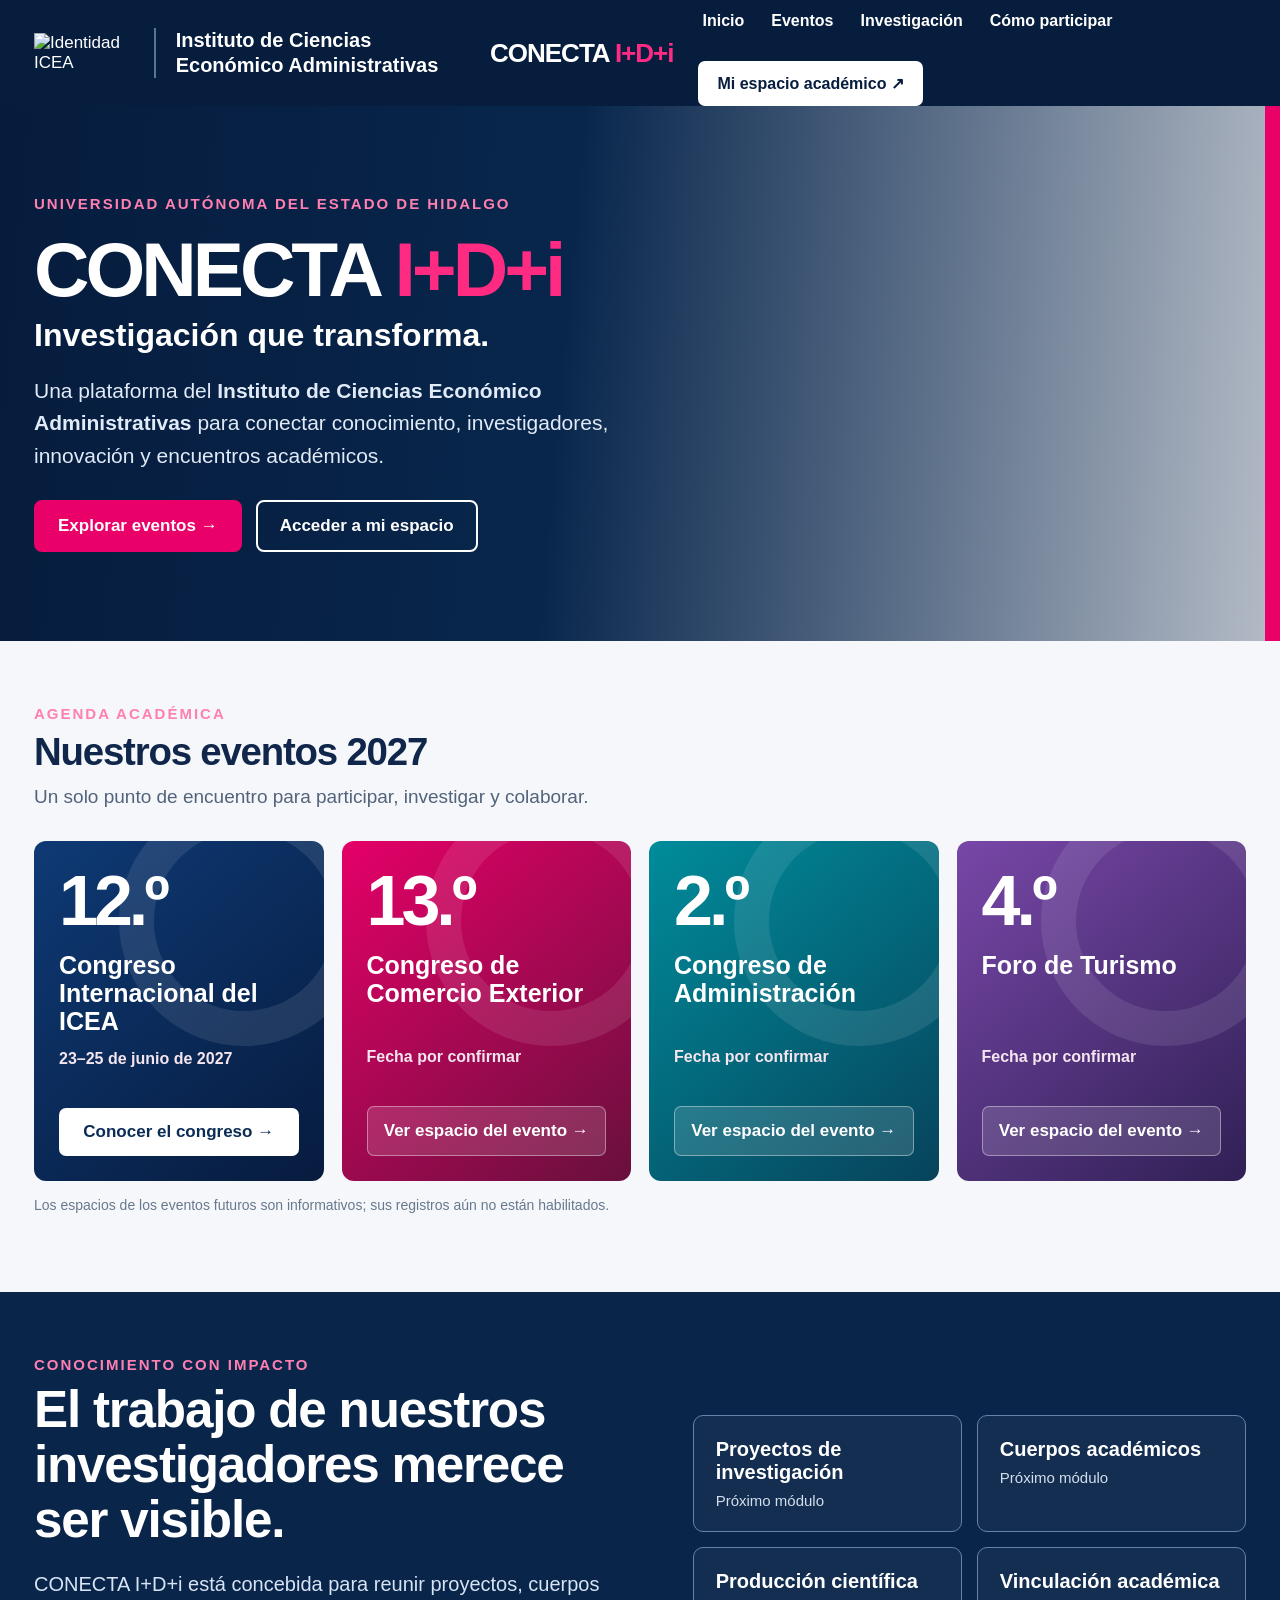
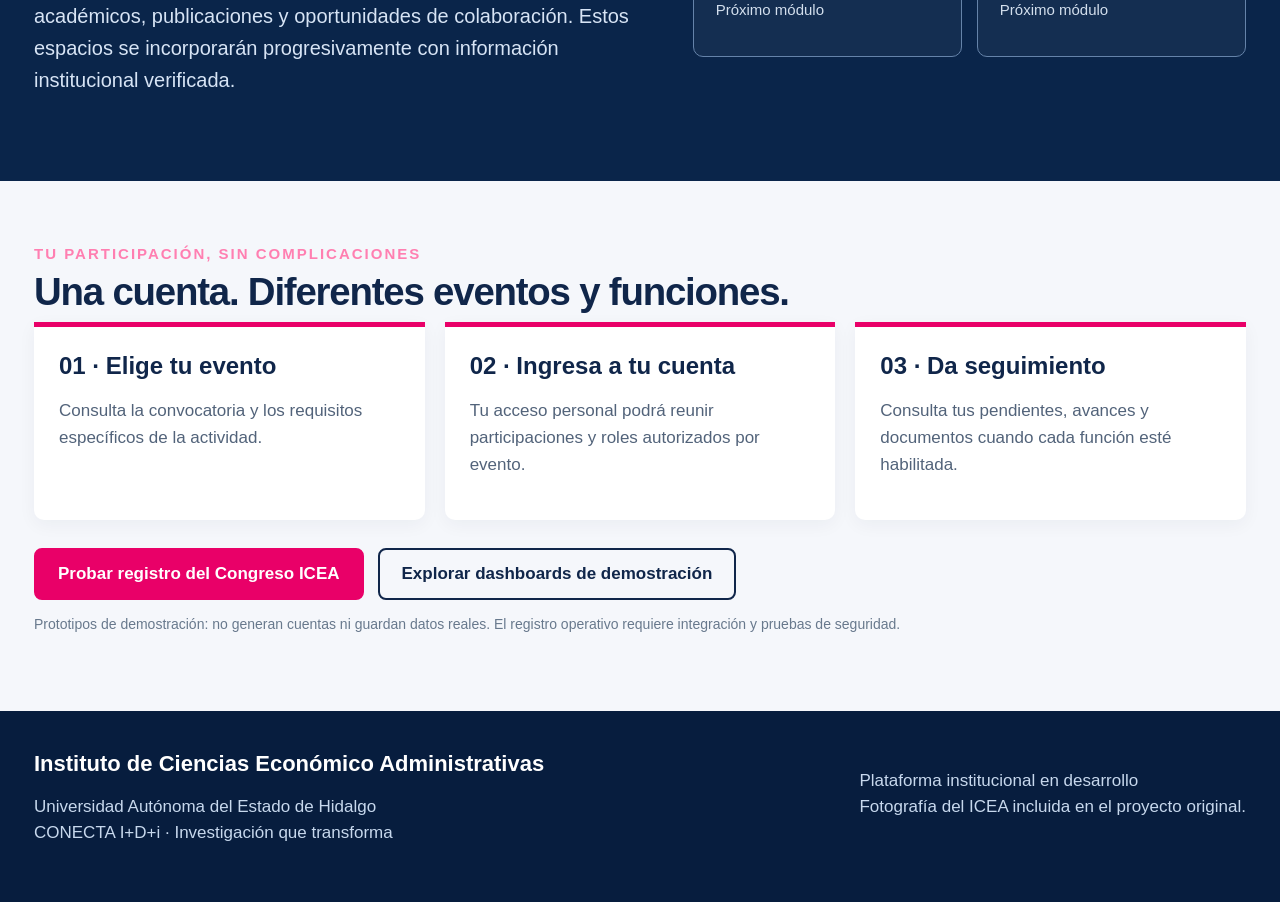
==== commit 379e8b67: "Add files via upload" ====
--- a/index.html
+++ b/index.html
@@ -1,11 +1,3 @@
-<!doctype html>
-<html lang="es"><head><meta charset="utf-8"><meta name="viewport" content="width=device-width,initial-scale=1"><meta name="theme-color" content="#102c54"><meta name="description" content="12 Congreso Internacional del ICEA. Transformación digital y desafíos contemporáneos."><title>12 Congreso Internacional del ICEA | Próximamente</title><style>
-@import url('https://fonts.googleapis.com/css2?family=DM+Sans:wght@400;500;600;700;800&family=Manrope:wght@400;500;600;700;800&display=swap');
-:root{--navy:#0c2850;--blue:#174575;--wine:#85133f;--wine2:#a21b4b;--paper:#f7f8fb;--ink:#132c4d;--muted:#5c6d81}*{box-sizing:border-box}html{scroll-behavior:smooth}body{margin:0;font-family:'DM Sans',Arial,sans-serif;background:var(--paper);color:var(--ink)}a{text-decoration:none;color:inherit}button{font:inherit}header{background:var(--navy);position:relative;z-index:3}.topbar{max-width:1320px;margin:auto;min-height:92px;padding:16px 36px;display:flex;align-items:center;justify-content:space-between;gap:24px}.brand img{display:block;width:min(340px,38vw);height:auto}.nav{display:flex;gap:27px;align-items:center}.nav a{color:#e8eff7;font-size:13px;font-weight:700}.nav a:hover{color:white;text-decoration:underline;text-underline-offset:7px}.nav .nav-cta{background:white;color:var(--navy);padding:12px 18px;border-radius:6px}.hero{position:relative;min-height:660px;overflow:hidden;background:#e8f1f9}.hero-photo{position:absolute;inset:0;width:100%;height:100%;object-fit:cover;object-position:42% 50%}.hero:before{content:'';position:absolute;inset:0;background:linear-gradient(90deg,rgba(9,35,69,.10) 0%,rgba(255,255,255,.04) 34%,rgba(250,252,255,.94) 61%,#fff 100%)}.hero:after{content:'';position:absolute;left:0;right:0;bottom:0;height:140px;background:linear-gradient(108deg,rgba(123,11,56,.96),rgba(15,42,83,.97) 65%,rgba(19,70,115,.96));clip-path:polygon(0 18%,35% 66%,75% 35%,100% 4%,100% 100%,0 100%)}.hero-inner{max-width:1320px;min-height:660px;margin:auto;padding:66px 44px 160px;position:relative;display:flex;justify-content:flex-end;align-items:center}.hero-copy{width:min(650px,59%);text-align:left;position:relative;z-index:1}.edition{display:flex;align-items:center;gap:22px}.twelve{font-family:Manrope,Arial,sans-serif;font-size:clamp(112px,15vw,205px);letter-spacing:-.13em;padding-right:.12em;font-weight:800;line-height:.95;background:linear-gradient(128deg,#86123d 15%,#991744 39%,#0e315d 70%,#174e84 100%);background-clip:text;color:transparent}.edition-label{font-family:Manrope,Arial,sans-serif;font-weight:800;color:#092651;font-size:clamp(23px,2.8vw,42px);line-height:1.12;letter-spacing:-.045em}.edition-label span{font-weight:500}.rule{height:4px;background:linear-gradient(90deg,var(--wine),var(--blue));margin:14px 0 22px}.hero h1{font-family:Manrope,Arial,sans-serif;font-size:clamp(29px,3.2vw,46px);line-height:1.16;letter-spacing:-.045em;margin:0;color:#0a2a55}.hero h1 span{display:block;font-weight:500;font-size:.78em;letter-spacing:-.035em;margin-top:6px}.hero-status{display:inline-flex;align-items:center;gap:13px;border:2px solid #8b1744;border-radius:60px;padding:14px 25px;color:#092c56;background:white;font-weight:800;letter-spacing:.14em;font-size:13px;margin-top:32px}.hero-status svg{width:20px;height:20px}.hero-bottom{position:absolute;z-index:2;bottom:32px;left:max(44px,calc((100vw - 1232px)/2));color:white;letter-spacing:.14em;font-size:14px}.hero-bottom strong{display:block;font-size:22px;letter-spacing:.07em}.section{max-width:1200px;margin:auto;padding:76px 32px}.kicker{font-size:12px;color:var(--wine);letter-spacing:.19em;font-weight:800;text-transform:uppercase}.section h2{font:800 clamp(27px,3vw,38px)/1.2 Manrope,Arial,sans-serif;letter-spacing:-.04em;margin:12px 0 15px}.lead{font-size:17px;line-height:1.8;max-width:760px;color:var(--muted)}.intro{display:grid;grid-template-columns:1.2fr .8fr;gap:60px;align-items:center}.statement{padding:32px 35px;background:white;border-left:5px solid var(--wine);font-size:19px;line-height:1.6;font-weight:600;box-shadow:0 12px 45px #102c5410}.process{background:white;border-top:1px solid #e5eaf1;border-bottom:1px solid #e5eaf1}.steps{display:grid;grid-template-columns:repeat(3,1fr);gap:30px;margin-top:40px}.step{border-top:3px solid #163f71;padding-top:22px}.step:nth-child(2){border-color:var(--wine)}.step:nth-child(3){border-color:#4878a8}.step .number{font:800 36px Manrope;color:#a7b5c8}.step h3{font-size:20px;margin:15px 0 10px}.step p{line-height:1.7;color:var(--muted);margin:0}.portal{display:grid;grid-template-columns:1fr 1fr;gap:70px;align-items:center}.portal-panel{background:white;padding:35px;border:1px solid #e2e8f0;box-shadow:0 15px 45px #102c5410;border-radius:9px}.portal-panel h3{font-size:22px;margin:0 0 8px}.portal-panel p{color:var(--muted);font-size:14px;line-height:1.7}.field{margin:17px 0}.field label{display:block;font-size:13px;font-weight:700;margin-bottom:8px}.field input{width:100%;padding:13px 14px;border:1px solid #d8e0e9;border-radius:5px;background:#f6f8fb;font:inherit}.button-row{display:flex;gap:10px;flex-wrap:wrap;margin-top:20px}.button{display:inline-block;border:0;padding:13px 20px;background:var(--wine);color:white;font-weight:700;border-radius:5px}.button.secondary{background:#eaf0f7;color:#24446b}.button:disabled{opacity:.55;cursor:not-allowed}.notice{background:#f6f0f3;color:#6d2b49;border-left:3px solid var(--wine);padding:12px 14px;font-size:13px;line-height:1.6;margin-top:20px}.dark-section{background:#0d2b53;color:white}.dark-section .section{padding-top:58px;padding-bottom:58px;display:flex;align-items:center;justify-content:space-between;gap:25px}.dark-section p{color:#d3e0ef;line-height:1.7;max-width:670px}.status{border:1px solid #9eb6d1;border-radius:30px;padding:12px 24px;font-weight:800;white-space:nowrap;letter-spacing:.1em;font-size:12px}footer{padding:32px;text-align:center;color:#6c7c90;font-size:13px}@media(max-width:900px){.nav{gap:13px;flex-wrap:wrap;justify-content:flex-end}.hero-copy{width:65%}.intro,.portal{gap:30px}}@media(max-width:700px){.topbar{padding:20px;flex-direction:column;align-items:flex-start}.brand img{width:290px;max-width:85vw}.nav{justify-content:flex-start;gap:15px}.nav a{font-size:12px}.hero{min-height:690px}.hero-photo{height:50%;object-position:40% 50%}.hero:before{background:linear-gradient(180deg,transparent 5%,#fff 49%,#fff 100%)}.hero-inner{min-height:690px;padding:240px 22px 150px;align-items:flex-start}.hero-copy{width:100%}.twelve{font-size:125px}.edition-label{font-size:25px}.hero h1{font-size:29px}.hero-bottom{left:23px;bottom:25px;font-size:11px}.hero-bottom strong{font-size:16px}.intro,.portal,.steps{grid-template-columns:1fr}.section{padding:55px 22px}.dark-section .section{display:block}.status{display:inline-block;margin-top:14px}.statement{padding:25px}}
-</style></head><body>
-<header><div class="topbar"><a class="brand" href="#inicio" aria-label="Inicio del congreso"><img src="assets/logo-icea-blanco.png" alt="Logo oficial del Instituto de Ciencias Económico Administrativas"></a><nav class="nav" aria-label="Navegación principal"><a href="#inicio">Inicio</a><a href="#congreso">El congreso</a><a href="#participacion">Participación</a><a href="prototipo-directora.html">Ver dashboards</a><a href="registro-demo.html">Simular registro</a><a class="nav-cta" href="portal.html">Portal de autores</a></nav></div></header>
-<main><section class="hero" id="inicio"><img class="hero-photo" src="assets/edificio-icea.png" alt="Fotografía original de las instalaciones del ICEA"><div class="hero-inner"><div class="hero-copy"><div class="edition"><span class="twelve">12</span><div class="edition-label">CONGRESO<br>INTERNACIONAL<br><span>DEL</span> ICEA</div></div><div class="rule"></div><h1>Transformación digital<span>y desafíos contemporáneos</span></h1><div class="hero-status"><svg viewBox="0 0 24 24" fill="none" stroke="currentColor" stroke-width="2" aria-hidden="true"><rect x="3" y="5" width="18" height="16" rx="2"/><path d="M7 2v6M17 2v6M3 10h18"/></svg> PRÓXIMAMENTE</div></div></div><div class="hero-bottom">CONOCIMIENTO<strong>QUE TRANSFORMA</strong></div></section>
-<section class="section intro" id="congreso"><div><div class="kicker">Encuentro académico</div><h2>Ideas que conectan disciplinas y transforman realidades.</h2><p class="lead">El 12 Congreso Internacional del ICEA reunirá perspectivas académicas y de investigación sobre la transformación digital y los desafíos contemporáneos. Pronto compartiremos la convocatoria, las fechas y los detalles de participación.</p></div><div class="statement">Un espacio para el diálogo, la investigación y la construcción colectiva de conocimiento.</div></section>
-<div class="process" id="participacion"><section class="section"><div class="kicker">Participación académica</div><h2>Un proceso integrado, desde el registro hasta el seguimiento.</h2><p class="lead">Una plataforma propia para que las y los autores gestionen sus trabajos directamente, sin formularios externos.</p><div class="steps"><article class="step"><div class="number">01</div><h3>Crea tu cuenta</h3><p>Registro individual mediante correo electrónico y contraseña, con verificación de identidad por correo.</p></article><article class="step"><div class="number">02</div><h3>Envía tu trabajo</h3><p>Captura de información académica, registro de coautores y carga segura de manuscritos.</p></article><article class="step"><div class="number">03</div><h3>Consulta tus avances</h3><p>Folio, acuse de recepción y seguimiento de los trabajos desde un espacio personal.</p></article></div></section></div>
-<section class="section portal" id="autores"><div><div class="kicker">Portal de autores</div><h2>Tu participación, en un solo lugar.</h2><p class="lead">Cada participante crea su propia cuenta, envía su manuscrito y su comprobante de pago, y consulta el dictamen, la carta de aceptación y la constancia desde su espacio personal.</p></div><div class="portal-panel"><h3>Acceso a participantes</h3><p>Inicia sesión o crea tu cuenta para enviar tu trabajo y dar seguimiento a tu participación.</p><div class="button-row"><a class="button" href="portal.html">Iniciar sesión</a><a class="button secondary" href="portal.html#registro">Crear cuenta</a></div><div class="notice"><strong>Líderes de mesa y comité:</strong> ingresan con su cuenta en el mismo portal; el sistema muestra su panel de revisión.</div></div></section>
-<div class="dark-section"><section class="section"><div><div class="kicker" style="color:#e9b5ca">Información oficial</div><h2>Próximamente, todos los detalles.</h2><p>Convocatoria, líneas temáticas, fechas, programa académico y recepción de trabajos se publicarán en este mismo sitio cuando sean confirmados.</p></div><div class="status">PRÓXIMAMENTE</div></section></div></main><footer>12 Congreso Internacional del ICEA · Sitio preliminar · Instituto de Ciencias Económico Administrativas</footer></body></html>
+<!doctype html><html lang="es"><head><meta charset="utf-8"><meta name="viewport" content="width=device-width, initial-scale=1"><meta name="theme-color" content="#071d3e"><meta name="description" content="CONECTA I+D+i: plataforma de investigación, desarrollo, innovación y eventos académicos del Instituto de Ciencias Económico Administrativas."><title>CONECTA I+D+i | Instituto de Ciencias Económico Administrativas</title><style>
+:root{--navy:#071d3e;--blue:#123764;--pink:#e90068;--ink:#10264a;--muted:#52637a;--paper:#f5f7fb}*{box-sizing:border-box}html{scroll-behavior:smooth}body{margin:0;background:var(--paper);font-family:Arial,'Segoe UI',sans-serif;color:var(--ink);font-size:17px}a{color:inherit;text-decoration:none}button{font:inherit;cursor:pointer}.wrap{max-width:1500px;margin:auto;padding:0 34px}.header{background:var(--navy);color:#fff;position:relative;z-index:2}.head{min-height:105px;display:flex;align-items:center;justify-content:space-between;gap:25px}.identity{display:flex;align-items:center;gap:22px;min-width:0}.identity img{width:155px;max-height:65px;object-fit:contain}.institute{font-weight:800;font-size:20px;line-height:1.25;max-width:390px;border-left:2px solid #58749a;padding-left:20px}.wordmark{font-size:26px;font-weight:900;letter-spacing:-1px;white-space:nowrap}.wordmark b{color:#ff2a83}.nav{display:flex;gap:19px;align-items:center;flex-wrap:wrap}.nav a{font-size:16px;font-weight:700;padding:12px 4px}.nav a:hover,.nav a:focus-visible{color:#ff8bb9}.account{background:#fff;color:var(--navy)!important;padding:13px 19px!important;border-radius:7px}.hero{background:linear-gradient(95deg,#061c3d 0%,#08264c 44%,#08264cbb 65%,#091d3b44 100%),url('assets/edificio-icea.png') center 47%/cover;min-height:535px;color:#fff;display:flex;align-items:center;position:relative}.hero:after{content:'';position:absolute;right:0;top:0;width:15px;height:100%;background:var(--pink)}.hero-inner{width:100%;padding-top:65px;padding-bottom:65px}.eyebrow{font-size:15px;font-weight:800;letter-spacing:2px;color:#ff7fb1;text-transform:uppercase}.hero h1{font-size:clamp(48px,6vw,96px);line-height:.98;letter-spacing:-4px;margin:20px 0 10px;font-weight:900}.hero h1 span{color:#ff2b83}.hero h2{font-size:clamp(25px,2.5vw,38px);margin:0 0 18px}.hero p{max-width:670px;font-size:21px;line-height:1.55;color:#e1eaf7}.actions{display:flex;flex-wrap:wrap;gap:14px;margin-top:28px}.btn{display:inline-flex;align-items:center;justify-content:center;min-height:52px;padding:14px 22px;border-radius:8px;background:var(--pink);color:#fff;font-weight:800;font-size:17px;border:2px solid var(--pink)}.btn.alt{background:transparent;border-color:#fff}.btn:hover{filter:brightness(1.1)}.section{padding-top:64px;padding-bottom:65px}.section-head{display:flex;justify-content:space-between;align-items:end;gap:20px;margin-bottom:28px}.section h2{font-size:clamp(29px,3vw,43px);line-height:1.1;margin:9px 0;letter-spacing:-1.2px}.section-lead{color:var(--muted);line-height:1.6;font-size:19px;margin:0}.events{display:grid;grid-template-columns:repeat(4,minmax(0,1fr));gap:18px}.event{border-radius:12px;overflow:hidden;min-height:340px;display:flex;flex-direction:column;justify-content:space-between;color:white;padding:25px;position:relative;background:linear-gradient(140deg,#0e3a75,#071b3e)}.event:nth-child(2){background:linear-gradient(140deg,#e50068,#68103d)}.event:nth-child(3){background:linear-gradient(140deg,#008c9b,#07435b)}.event:nth-child(4){background:linear-gradient(140deg,#7847a8,#302055)}.event:before{content:'';position:absolute;right:-45px;top:-45px;width:180px;height:180px;border:35px solid #ffffff18;border-radius:50%}.event>*{position:relative}.event .number{font-size:70px;font-weight:900;letter-spacing:-4px;line-height:1}.event h3{font-size:25px;line-height:1.12;margin:15px 0;min-height:82px}.event .date{font-size:16px;font-weight:700;color:#f4e5ef}.event a{display:block;background:#fff;color:#0b2c55;text-align:center;border-radius:7px;font-weight:800;padding:14px;margin-top:24px}.event .soon{background:#ffffff23;color:white;border:1px solid #ffffff66}.impact{background:#0a254a;color:#fff}.impact-grid{display:grid;grid-template-columns:1.1fr 1fr;gap:50px;align-items:center}.impact h2{font-size:clamp(32px,4vw,55px);line-height:1.08}.impact p{font-size:20px;line-height:1.6;color:#d7e4f5}.impact-links{display:grid;grid-template-columns:1fr 1fr;gap:15px}.impact-links a{border:1px solid #6583a9;padding:22px;min-height:110px;border-radius:10px;font-size:20px;font-weight:800;background:#ffffff0a}.impact-links a:hover{background:#ffffff20}.impact-links span{display:block;font-size:15px;font-weight:400;margin-top:8px;color:#d3dfed}.path{display:grid;grid-template-columns:repeat(3,1fr);gap:20px}.path article{border-top:5px solid var(--pink);background:#fff;padding:25px;border-radius:0 0 10px 10px;box-shadow:0 5px 18px #10264a0c}.path strong{font-size:24px}.path p{color:var(--muted);line-height:1.6}.footer{background:#071d3e;color:#fff;padding:40px 0}.footer .wrap{display:flex;justify-content:space-between;gap:20px;flex-wrap:wrap}.footer strong{font-size:22px}.footer p{color:#c7d8ed;line-height:1.5}.note{font-size:14px;color:#68798d;margin-top:16px}.mobile-nav{display:none}@media(max-width:1200px){.head{flex-wrap:wrap;padding-top:18px;padding-bottom:18px}.nav{width:100%;justify-content:space-between}.events{grid-template-columns:repeat(2,1fr)}}@media(max-width:720px){.wrap{padding-left:20px;padding-right:20px}.identity{gap:10px;flex-wrap:wrap}.identity img{width:110px}.institute{font-size:16px;max-width:240px;padding-left:12px}.wordmark{font-size:22px}.nav{gap:6px}.nav a{font-size:14px}.hero{min-height:550px;background-position:55% center}.hero h1{letter-spacing:-2px}.hero p{font-size:18px}.events,.impact-grid,.impact-links,.path{grid-template-columns:1fr}.event{min-height:300px}.section{padding-top:42px;padding-bottom:45px}.section-head{display:block}.impact-grid{gap:20px}}
+</style></head><body><header class="header"><div class="wrap head"><div class="identity"><img src="assets/logo-icea-blanco.png" alt="Identidad ICEA"><div class="institute">Instituto de Ciencias Económico Administrativas</div><div class="wordmark">CONECTA <b>I+D+i</b></div></div><nav class="nav" aria-label="Navegación principal"><a href="#inicio">Inicio</a><a href="#eventos">Eventos</a><a href="#investigacion">Investigación</a><a href="#participar">Cómo participar</a><a class="account" href="portal.html">Mi espacio académico ↗</a></nav></div></header><main><section class="hero" id="inicio"><div class="wrap hero-inner"><div class="eyebrow">Universidad Autónoma del Estado de Hidalgo</div><h1>CONECTA <span>I+D+i</span></h1><h2>Investigación que transforma.</h2><p>Una plataforma del <strong>Instituto de Ciencias Económico Administrativas</strong> para conectar conocimiento, investigadores, innovación y encuentros académicos.</p><div class="actions"><a class="btn" href="#eventos">Explorar eventos →</a><a class="btn alt" href="portal.html">Acceder a mi espacio</a></div></div></section><section class="wrap section" id="eventos"><div class="section-head"><div><div class="eyebrow">Agenda académica</div><h2>Nuestros eventos 2027</h2><p class="section-lead">Un solo punto de encuentro para participar, investigar y colaborar.</p></div></div><div class="events"><article class="event"><div><div class="number">12.º</div><h3>Congreso Internacional del ICEA</h3><div class="date">23–25 de junio de 2027</div></div><a href="congreso-icea.html">Conocer el congreso →</a></article><article class="event"><div><div class="number">13.º</div><h3>Congreso de Comercio Exterior</h3><div class="date">Fecha por confirmar</div></div><a class="soon" href="comercio-exterior.html">Ver espacio del evento →</a></article><article class="event"><div><div class="number">2.º</div><h3>Congreso de Administración</h3><div class="date">Fecha por confirmar</div></div><a class="soon" href="administracion.html">Ver espacio del evento →</a></article><article class="event"><div><div class="number">4.º</div><h3>Foro de Turismo</h3><div class="date">Fecha por confirmar</div></div><a class="soon" href="foro-turismo.html">Ver espacio del evento →</a></article></div><p class="note">Los espacios de los eventos futuros son informativos; sus registros aún no están habilitados.</p></section><section class="impact" id="investigacion"><div class="wrap section impact-grid"><div><div class="eyebrow">Conocimiento con impacto</div><h2>El trabajo de nuestros investigadores merece ser visible.</h2><p>CONECTA I+D+i está concebida para reunir proyectos, cuerpos académicos, publicaciones y oportunidades de colaboración. Estos espacios se incorporarán progresivamente con información institucional verificada.</p></div><div class="impact-links"><a href="investigacion.html">Proyectos de investigación<span>Próximo módulo</span></a><a href="investigacion.html">Cuerpos académicos<span>Próximo módulo</span></a><a href="investigacion.html">Producción científica<span>Próximo módulo</span></a><a href="investigacion.html">Vinculación académica<span>Próximo módulo</span></a></div></div></section><section class="wrap section" id="participar"><div class="eyebrow">Tu participación, sin complicaciones</div><h2>Una cuenta. Diferentes eventos y funciones.</h2><div class="path"><article><strong>01 · Elige tu evento</strong><p>Consulta la convocatoria y los requisitos específicos de la actividad.</p></article><article><strong>02 · Ingresa a tu cuenta</strong><p>Tu acceso personal podrá reunir participaciones y roles autorizados por evento.</p></article><article><strong>03 · Da seguimiento</strong><p>Consulta tus pendientes, avances y documentos cuando cada función esté habilitada.</p></article></div><div class="actions"><a class="btn" href="registro-demo.html">Probar registro del Congreso ICEA</a><a class="btn alt" style="color:#10264a;border-color:#10264a" href="prototipo-directora.html">Explorar dashboards de demostración</a></div><p class="note">Prototipos de demostración: no generan cuentas ni guardan datos reales. El registro operativo requiere integración y pruebas de seguridad.</p></section></main><footer class="footer"><div class="wrap"><div><strong>Instituto de Ciencias Económico Administrativas</strong><p>Universidad Autónoma del Estado de Hidalgo<br>CONECTA I+D+i · Investigación que transforma</p></div><div><p>Plataforma institucional en desarrollo<br>Fotografía del ICEA incluida en el proyecto original.</p></div></div></footer></body></html>
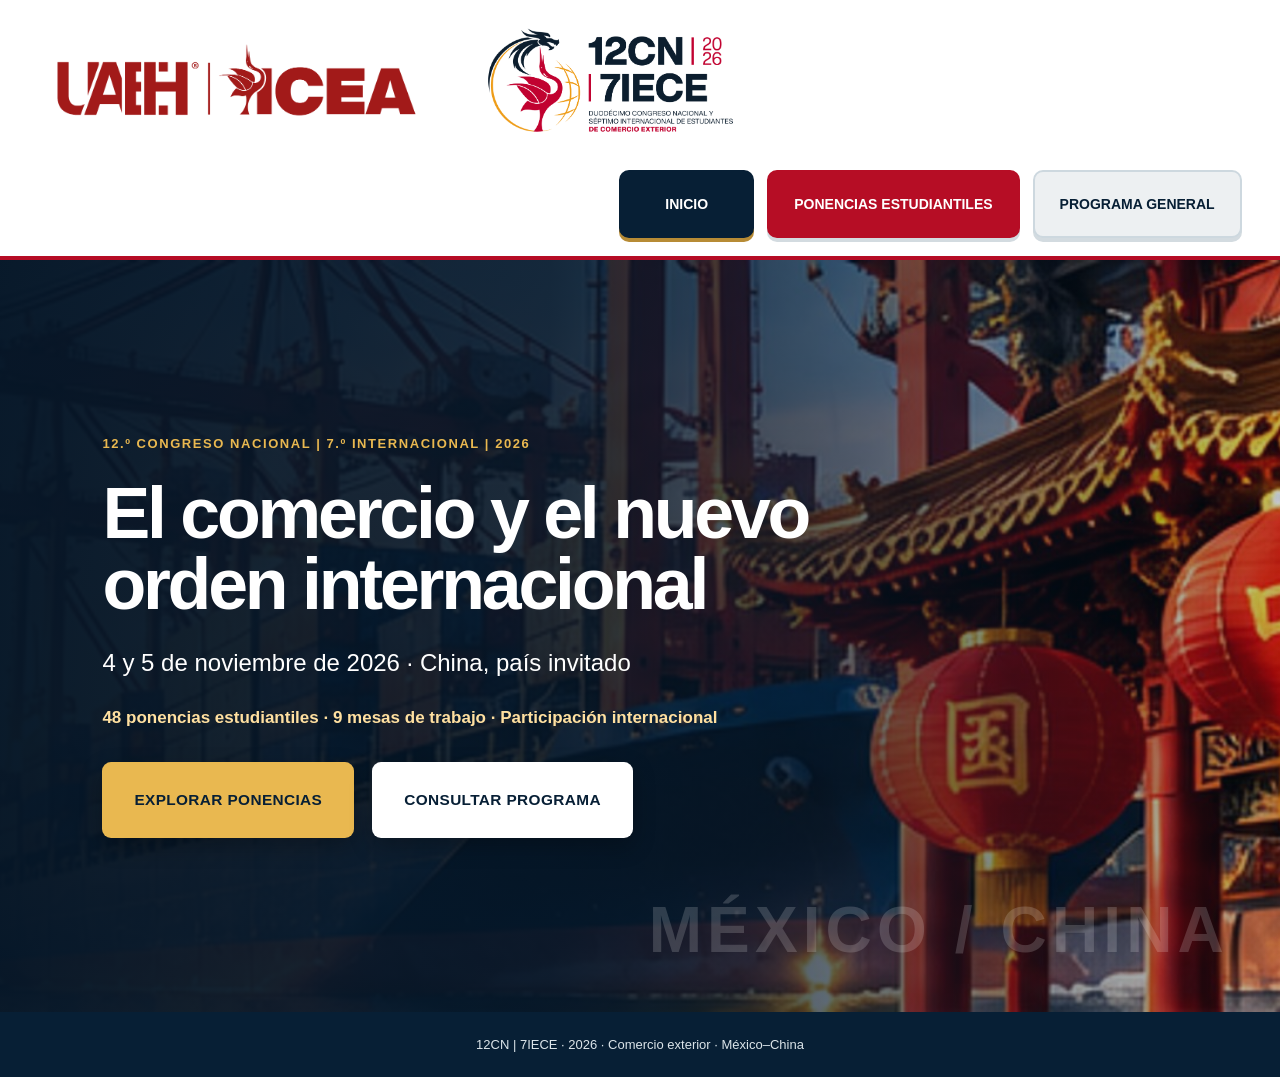
==== commit 923ee564: "Add files via upload" ====
--- a/index.html
+++ b/index.html
@@ -1,3 +1,232 @@
-<!doctype html><html lang="es"><head><meta charset="utf-8"><meta name="viewport" content="width=device-width, initial-scale=1"><meta name="theme-color" content="#071d3e"><meta name="description" content="CONECTA I+D+i: plataforma de investigación, desarrollo, innovación y eventos académicos del Instituto de Ciencias Económico Administrativas."><title>CONECTA I+D+i | Instituto de Ciencias Económico Administrativas</title><style>
-:root{--navy:#071d3e;--blue:#123764;--pink:#e90068;--ink:#10264a;--muted:#52637a;--paper:#f5f7fb}*{box-sizing:border-box}html{scroll-behavior:smooth}body{margin:0;background:var(--paper);font-family:Arial,'Segoe UI',sans-serif;color:var(--ink);font-size:17px}a{color:inherit;text-decoration:none}button{font:inherit;cursor:pointer}.wrap{max-width:1500px;margin:auto;padding:0 34px}.header{background:var(--navy);color:#fff;position:relative;z-index:2}.head{min-height:105px;display:flex;align-items:center;justify-content:space-between;gap:25px}.identity{display:flex;align-items:center;gap:22px;min-width:0}.identity img{width:155px;max-height:65px;object-fit:contain}.institute{font-weight:800;font-size:20px;line-height:1.25;max-width:390px;border-left:2px solid #58749a;padding-left:20px}.wordmark{font-size:26px;font-weight:900;letter-spacing:-1px;white-space:nowrap}.wordmark b{color:#ff2a83}.nav{display:flex;gap:19px;align-items:center;flex-wrap:wrap}.nav a{font-size:16px;font-weight:700;padding:12px 4px}.nav a:hover,.nav a:focus-visible{color:#ff8bb9}.account{background:#fff;color:var(--navy)!important;padding:13px 19px!important;border-radius:7px}.hero{background:linear-gradient(95deg,#061c3d 0%,#08264c 44%,#08264cbb 65%,#091d3b44 100%),url('assets/edificio-icea.png') center 47%/cover;min-height:535px;color:#fff;display:flex;align-items:center;position:relative}.hero:after{content:'';position:absolute;right:0;top:0;width:15px;height:100%;background:var(--pink)}.hero-inner{width:100%;padding-top:65px;padding-bottom:65px}.eyebrow{font-size:15px;font-weight:800;letter-spacing:2px;color:#ff7fb1;text-transform:uppercase}.hero h1{font-size:clamp(48px,6vw,96px);line-height:.98;letter-spacing:-4px;margin:20px 0 10px;font-weight:900}.hero h1 span{color:#ff2b83}.hero h2{font-size:clamp(25px,2.5vw,38px);margin:0 0 18px}.hero p{max-width:670px;font-size:21px;line-height:1.55;color:#e1eaf7}.actions{display:flex;flex-wrap:wrap;gap:14px;margin-top:28px}.btn{display:inline-flex;align-items:center;justify-content:center;min-height:52px;padding:14px 22px;border-radius:8px;background:var(--pink);color:#fff;font-weight:800;font-size:17px;border:2px solid var(--pink)}.btn.alt{background:transparent;border-color:#fff}.btn:hover{filter:brightness(1.1)}.section{padding-top:64px;padding-bottom:65px}.section-head{display:flex;justify-content:space-between;align-items:end;gap:20px;margin-bottom:28px}.section h2{font-size:clamp(29px,3vw,43px);line-height:1.1;margin:9px 0;letter-spacing:-1.2px}.section-lead{color:var(--muted);line-height:1.6;font-size:19px;margin:0}.events{display:grid;grid-template-columns:repeat(4,minmax(0,1fr));gap:18px}.event{border-radius:12px;overflow:hidden;min-height:340px;display:flex;flex-direction:column;justify-content:space-between;color:white;padding:25px;position:relative;background:linear-gradient(140deg,#0e3a75,#071b3e)}.event:nth-child(2){background:linear-gradient(140deg,#e50068,#68103d)}.event:nth-child(3){background:linear-gradient(140deg,#008c9b,#07435b)}.event:nth-child(4){background:linear-gradient(140deg,#7847a8,#302055)}.event:before{content:'';position:absolute;right:-45px;top:-45px;width:180px;height:180px;border:35px solid #ffffff18;border-radius:50%}.event>*{position:relative}.event .number{font-size:70px;font-weight:900;letter-spacing:-4px;line-height:1}.event h3{font-size:25px;line-height:1.12;margin:15px 0;min-height:82px}.event .date{font-size:16px;font-weight:700;color:#f4e5ef}.event a{display:block;background:#fff;color:#0b2c55;text-align:center;border-radius:7px;font-weight:800;padding:14px;margin-top:24px}.event .soon{background:#ffffff23;color:white;border:1px solid #ffffff66}.impact{background:#0a254a;color:#fff}.impact-grid{display:grid;grid-template-columns:1.1fr 1fr;gap:50px;align-items:center}.impact h2{font-size:clamp(32px,4vw,55px);line-height:1.08}.impact p{font-size:20px;line-height:1.6;color:#d7e4f5}.impact-links{display:grid;grid-template-columns:1fr 1fr;gap:15px}.impact-links a{border:1px solid #6583a9;padding:22px;min-height:110px;border-radius:10px;font-size:20px;font-weight:800;background:#ffffff0a}.impact-links a:hover{background:#ffffff20}.impact-links span{display:block;font-size:15px;font-weight:400;margin-top:8px;color:#d3dfed}.path{display:grid;grid-template-columns:repeat(3,1fr);gap:20px}.path article{border-top:5px solid var(--pink);background:#fff;padding:25px;border-radius:0 0 10px 10px;box-shadow:0 5px 18px #10264a0c}.path strong{font-size:24px}.path p{color:var(--muted);line-height:1.6}.footer{background:#071d3e;color:#fff;padding:40px 0}.footer .wrap{display:flex;justify-content:space-between;gap:20px;flex-wrap:wrap}.footer strong{font-size:22px}.footer p{color:#c7d8ed;line-height:1.5}.note{font-size:14px;color:#68798d;margin-top:16px}.mobile-nav{display:none}@media(max-width:1200px){.head{flex-wrap:wrap;padding-top:18px;padding-bottom:18px}.nav{width:100%;justify-content:space-between}.events{grid-template-columns:repeat(2,1fr)}}@media(max-width:720px){.wrap{padding-left:20px;padding-right:20px}.identity{gap:10px;flex-wrap:wrap}.identity img{width:110px}.institute{font-size:16px;max-width:240px;padding-left:12px}.wordmark{font-size:22px}.nav{gap:6px}.nav a{font-size:14px}.hero{min-height:550px;background-position:55% center}.hero h1{letter-spacing:-2px}.hero p{font-size:18px}.events,.impact-grid,.impact-links,.path{grid-template-columns:1fr}.event{min-height:300px}.section{padding-top:42px;padding-bottom:45px}.section-head{display:block}.impact-grid{gap:20px}}
-</style></head><body><header class="header"><div class="wrap head"><div class="identity"><img src="assets/logo-icea-blanco.png" alt="Identidad ICEA"><div class="institute">Instituto de Ciencias Económico Administrativas</div><div class="wordmark">CONECTA <b>I+D+i</b></div></div><nav class="nav" aria-label="Navegación principal"><a href="#inicio">Inicio</a><a href="#eventos">Eventos</a><a href="#investigacion">Investigación</a><a href="#participar">Cómo participar</a><a class="account" href="portal.html">Mi espacio académico ↗</a></nav></div></header><main><section class="hero" id="inicio"><div class="wrap hero-inner"><div class="eyebrow">Universidad Autónoma del Estado de Hidalgo</div><h1>CONECTA <span>I+D+i</span></h1><h2>Investigación que transforma.</h2><p>Una plataforma del <strong>Instituto de Ciencias Económico Administrativas</strong> para conectar conocimiento, investigadores, innovación y encuentros académicos.</p><div class="actions"><a class="btn" href="#eventos">Explorar eventos →</a><a class="btn alt" href="portal.html">Acceder a mi espacio</a></div></div></section><section class="wrap section" id="eventos"><div class="section-head"><div><div class="eyebrow">Agenda académica</div><h2>Nuestros eventos 2027</h2><p class="section-lead">Un solo punto de encuentro para participar, investigar y colaborar.</p></div></div><div class="events"><article class="event"><div><div class="number">12.º</div><h3>Congreso Internacional del ICEA</h3><div class="date">23–25 de junio de 2027</div></div><a href="congreso-icea.html">Conocer el congreso →</a></article><article class="event"><div><div class="number">13.º</div><h3>Congreso de Comercio Exterior</h3><div class="date">Fecha por confirmar</div></div><a class="soon" href="comercio-exterior.html">Ver espacio del evento →</a></article><article class="event"><div><div class="number">2.º</div><h3>Congreso de Administración</h3><div class="date">Fecha por confirmar</div></div><a class="soon" href="administracion.html">Ver espacio del evento →</a></article><article class="event"><div><div class="number">4.º</div><h3>Foro de Turismo</h3><div class="date">Fecha por confirmar</div></div><a class="soon" href="foro-turismo.html">Ver espacio del evento →</a></article></div><p class="note">Los espacios de los eventos futuros son informativos; sus registros aún no están habilitados.</p></section><section class="impact" id="investigacion"><div class="wrap section impact-grid"><div><div class="eyebrow">Conocimiento con impacto</div><h2>El trabajo de nuestros investigadores merece ser visible.</h2><p>CONECTA I+D+i está concebida para reunir proyectos, cuerpos académicos, publicaciones y oportunidades de colaboración. Estos espacios se incorporarán progresivamente con información institucional verificada.</p></div><div class="impact-links"><a href="investigacion.html">Proyectos de investigación<span>Próximo módulo</span></a><a href="investigacion.html">Cuerpos académicos<span>Próximo módulo</span></a><a href="investigacion.html">Producción científica<span>Próximo módulo</span></a><a href="investigacion.html">Vinculación académica<span>Próximo módulo</span></a></div></div></section><section class="wrap section" id="participar"><div class="eyebrow">Tu participación, sin complicaciones</div><h2>Una cuenta. Diferentes eventos y funciones.</h2><div class="path"><article><strong>01 · Elige tu evento</strong><p>Consulta la convocatoria y los requisitos específicos de la actividad.</p></article><article><strong>02 · Ingresa a tu cuenta</strong><p>Tu acceso personal podrá reunir participaciones y roles autorizados por evento.</p></article><article><strong>03 · Da seguimiento</strong><p>Consulta tus pendientes, avances y documentos cuando cada función esté habilitada.</p></article></div><div class="actions"><a class="btn" href="registro-demo.html">Probar registro del Congreso ICEA</a><a class="btn alt" style="color:#10264a;border-color:#10264a" href="prototipo-directora.html">Explorar dashboards de demostración</a></div><p class="note">Prototipos de demostración: no generan cuentas ni guardan datos reales. El registro operativo requiere integración y pruebas de seguridad.</p></section></main><footer class="footer"><div class="wrap"><div><strong>Instituto de Ciencias Económico Administrativas</strong><p>Universidad Autónoma del Estado de Hidalgo<br>CONECTA I+D+i · Investigación que transforma</p></div><div><p>Plataforma institucional en desarrollo<br>Fotografía del ICEA incluida en el proyecto original.</p></div></div></footer></body></html>+<!DOCTYPE html>
+
+<html lang="es"><head><meta charset="utf-8"/><meta content="width=device-width,initial-scale=1" name="viewport"/><title>12CN | 7IECE 2026 · Congreso de Comercio Exterior</title><style>
+:root{--navy:#071f35;--blue:#123d57;--red:#b60d25;--gold:#e9b850;--paper:#f6f4f0;--line:#d9dfdf}*{box-sizing:border-box}html{scroll-behavior:smooth}body{margin:0;font-family:Arial,Helvetica,sans-serif;color:var(--navy);background:var(--paper)}button{font:inherit;cursor:pointer}header{height:83px;background:white;display:flex;align-items:center;justify-content:space-between;padding:12px clamp(18px,5vw,76px);border-bottom:4px solid var(--red);position:sticky;top:0;z-index:20;gap:18px}header img{width:130px;max-height:62px;object-fit:contain}nav{display:flex;gap:10px;flex-wrap:wrap}nav button{background:#edf0f2;color:var(--navy);border:0;border-radius:7px;padding:14px 22px;font-weight:800}nav button.active,nav button:hover{background:var(--navy);color:white}.view{display:none;min-height:calc(100vh - 83px)}.view.active{display:block}.hero{min-height:calc(100vh - 83px);display:grid;align-items:center;background:linear-gradient(90deg,rgba(5,22,39,.98) 0%,rgba(5,22,39,.89) 43%,rgba(5,22,39,.24) 100%),url('assets/puerto.jpg') center/cover;position:relative;overflow:hidden;color:white}.hero:after{content:'MÉXICO  /  CHINA';position:absolute;right:4%;bottom:6%;font-size:clamp(26px,5vw,82px);font-weight:900;letter-spacing:.08em;color:#ffffff2b}.hero-inner{position:relative;z-index:1;max-width:850px;padding:60px clamp(24px,8vw,130px)}.eyebrow{color:var(--gold);font-weight:900;letter-spacing:.22em;text-transform:uppercase;font-size:13px}.hero h1{font-size:clamp(44px,6.4vw,100px);line-height:.99;letter-spacing:-.045em;margin:25px 0}.hero p{font-size:clamp(17px,2vw,24px);line-height:1.5;max-width:650px}.cta{display:inline-flex;align-items:center;justify-content:space-between;gap:50px;border:0;background:var(--gold);color:var(--navy);padding:22px 26px;font-weight:900;text-transform:uppercase;letter-spacing:.04em;border-radius:5px;font-size:17px;margin-top:24px}.cta:hover{background:white}.wrap{max-width:1260px;margin:auto;padding:65px 28px}.pagehead{display:flex;justify-content:space-between;gap:30px;align-items:end;margin-bottom:34px}.pagehead h2{font-size:clamp(38px,5vw,70px);letter-spacing:-.045em;margin:10px 0}.muted{color:#617184}.day-grid{display:grid;grid-template-columns:1fr 1fr;gap:22px}.day{border:0;text-align:left;min-height:330px;padding:34px;position:relative;color:white;overflow:hidden;border-radius:12px;box-shadow:0 20px 40px #071f3520;display:flex;flex-direction:column;align-items:flex-start;justify-content:space-between}.day:after{content:'';position:absolute;width:240px;height:240px;border:24px solid #ffffff13;border-radius:50%;right:-60px;top:-70px}.day.red{background:linear-gradient(125deg,#be102b,#640a22)}.day.blue{background:linear-gradient(125deg,#082b48,#125b72)}.day small{letter-spacing:.16em;font-weight:800}.day strong{font-size:clamp(55px,7vw,98px);letter-spacing:-.07em;line-height:1}.day .link{background:var(--gold);color:var(--navy);font-weight:900;padding:14px 18px;border-radius:4px}.day:hover{transform:translateY(-4px)}.back{background:transparent;border:0;font-weight:800;color:var(--red);padding:0 0 22px}.board{border:1px solid #ced8db;border-radius:13px;overflow:hidden;background:white;box-shadow:0 14px 35px #071f3510}.board-head{background:var(--navy);color:white;padding:23px 28px;display:flex;justify-content:space-between;align-items:center;gap:15px}.board-head strong{font-size:25px}.board-head span{color:var(--gold);font-weight:800}.event{width:100%;display:grid;grid-template-columns:135px 1fr 38px;align-items:center;text-align:left;gap:20px;border:0;border-bottom:1px solid var(--line);background:white;padding:21px 26px;color:var(--navy)}.event:hover,.event[aria-expanded=true]{background:#f2f6f7}.event .time{font-weight:900;font-size:20px;font-variant-numeric:tabular-nums}.event .time small{display:block;color:#72808c;font-size:13px;margin-top:5px}.event .category{color:var(--red);font-size:11px;letter-spacing:.14em;font-weight:900;display:block;margin-bottom:6px}.event .event-title{font-size:clamp(17px,2vw,22px);font-weight:800}.event .plus{font-size:26px;color:var(--red)}.detail{display:none;background:#f2f6f7;padding:0 28px 22px 181px;color:#405469;line-height:1.55;border-bottom:1px solid var(--line)}.detail.open{display:block}.notice{margin-top:28px;background:#e8edf0;padding:18px 22px;border-left:4px solid var(--red);color:#405469}.section-art{background:linear-gradient(110deg,#071f35dd,#071f35aa),url('assets/puerto.jpg') center/cover;color:white;padding:40px;border-radius:14px;margin:28px 0}.section-art h3{font-size:35px;margin:0 0 12px}.empty{background:white;border:1px solid var(--line);border-radius:12px;padding:32px;max-width:850px}.empty h3{font-size:25px;margin:0 0 12px}.empty p{color:#536779;line-height:1.6}footer{text-align:center;background:#071f35;color:#dbe4e9;padding:25px;font-size:13px}@media(max-width:740px){header{height:auto;min-height:74px;position:relative;flex-direction:column;align-items:stretch}header img{width:120px}nav{display:grid;grid-template-columns:repeat(3,1fr)}nav button{padding:12px 5px;font-size:12px}.hero{min-height:72vh}.hero-inner{padding:65px 25px}.day-grid{grid-template-columns:1fr}.day{min-height:255px}.wrap{padding:35px 16px}.event{grid-template-columns:75px 1fr 20px;padding:17px 12px;gap:10px}.event .time{font-size:16px}.detail{padding:0 16px 18px 97px}.pagehead{display:block}.board-head{padding:18px}.board-head strong{font-size:19px}}
+header{height:auto;min-height:154px;padding:18px clamp(18px,3vw,55px);gap:24px;flex-wrap:wrap}header .institutional-logos{display:flex;align-items:center;gap:clamp(22px,3vw,55px);flex:1 1 640px;min-width:0}header .institutional-logos img{width:auto;max-width:none;object-fit:contain;display:block}header .institutional-logos .congress-logo{height:112px;max-height:none}header .institutional-logos .icea-logo{height:100px;max-height:none;max-width:43vw}header nav{margin-left:auto}.view{min-height:calc(100vh - 154px)}.hero{min-height:calc(100vh - 154px)}@media(max-width:900px){header{justify-content:center}header .institutional-logos{justify-content:center;flex-basis:100%}header nav{margin:0 auto}}@media(max-width:740px){header{padding:16px 12px;gap:15px}header .institutional-logos{gap:15px;flex-wrap:wrap}header .institutional-logos .congress-logo{height:90px}header .institutional-logos .icea-logo{height:73px;max-width:95vw}header nav{width:100%}}@media(max-width:420px){header .institutional-logos .congress-logo{height:82px}header .institutional-logos .icea-logo{height:62px}}
+
+/* Rediseño visual del programa: paneles portuarios y mosaico de actividades */
+header .institutional-logos{gap:clamp(28px,3.5vw,65px)}
+header .institutional-logos .icea-logo{height:108px;max-width:46vw}
+header .institutional-logos .congress-logo{height:124px}
+#programa{background:linear-gradient(180deg,#f7f4ef,#eaf0f3)}
+#programa .wrap{max-width:1380px}
+#programa .day-grid{gap:26px}
+#programa .day{min-height:420px;padding:38px;border-radius:16px;isolation:isolate;background-position:center;background-size:cover;transition:transform .2s,box-shadow .2s}
+#programa .day.red{background-image:linear-gradient(0deg,rgba(71,6,22,.93),rgba(142,13,34,.32)),url('assets/puerto.jpg')}
+#programa .day.blue{background-image:linear-gradient(0deg,rgba(3,28,51,.95),rgba(5,53,79,.25)),url('assets/puerto.jpg')}
+#programa .day:after{border:0;border-radius:0;content:'01';width:auto;height:auto;right:25px;top:15px;font-size:110px;font-weight:900;color:#ffffff22}
+#programa .day.blue:after{content:'02'}
+#programa .day strong{font-size:clamp(68px,7vw,112px);text-shadow:0 3px 14px #0006}
+#programa .day small{font-size:14px;text-shadow:0 2px 5px #000a}
+#programa .day .link{padding:18px 24px;font-size:15px;box-shadow:0 6px 20px #0003}
+#programa .day:hover{transform:translateY(-7px);box-shadow:0 24px 45px #071f3533}
+#dia1,#dia2{background:#f2f5f6}
+.terminal-strip{border-radius:14px;min-height:165px;margin:0 0 25px;padding:30px 35px;background:linear-gradient(90deg,#061f36ed,#0a314c90),url('assets/puerto.jpg') center 46%/cover;color:white;display:flex;flex-direction:column;justify-content:center;gap:13px}
+.terminal-strip.second{background:linear-gradient(90deg,#7d0925e8,#7d092555),url('assets/puerto.jpg') center/cover}
+.terminal-strip span{font-size:12px;letter-spacing:.24em;color:#f1c35f;font-weight:900}
+.terminal-strip strong{font-size:clamp(25px,3vw,42px)}
+.activity-grid{display:grid;grid-template-columns:repeat(3,minmax(0,1fr));gap:20px;align-items:stretch}
+.activity-card{background:#fff;border:1px solid #dce4e7;border-radius:14px;overflow:hidden;box-shadow:0 8px 24px #09283c0b;display:flex;min-height:230px;flex-direction:column;transition:transform .18s,box-shadow .18s}
+.activity-card:hover{transform:translateY(-3px);box-shadow:0 15px 30px #09283c19}
+.activity-accent{height:56px;background:linear-gradient(100deg,#0a324fdd,#0b334d55),url('assets/puerto.jpg') center/cover}
+.activity-card.talk .activity-accent{background:linear-gradient(100deg,#9c102bd9,#80102455),url('assets/puerto.jpg') center/cover}
+.activity-card.research .activity-accent{background:repeating-linear-gradient(90deg,#b68426 0 22px,#cb9b38 22px 26px,#a47621 26px 52px)}
+.activity-card.culture .activity-accent{background:linear-gradient(100deg,#7d0925dd,#7d092555),url('assets/puerto.jpg') center/cover}
+.activity-card.pause .activity-accent{background:linear-gradient(110deg,#d7dce0,#eef0f2)}
+.activity-content{padding:22px 23px 24px;flex:1;display:flex;flex-direction:column}
+.activity-meta{display:flex;align-items:center;gap:10px;flex-wrap:wrap}
+.activity-hour{background:#08273f;color:#fff;border-radius:5px;padding:9px 11px;font-size:15px;font-weight:900;font-variant-numeric:tabular-nums;white-space:nowrap}
+.activity-kind{font-size:10px;letter-spacing:.11em;font-weight:900;color:#aa0b2a}
+.activity-card h3{font-size:clamp(19px,1.55vw,23px);line-height:1.25;margin:21px 0 12px;letter-spacing:-.025em}
+.detail-toggle{margin-top:auto;align-self:flex-start;border:0;background:none;color:#a30b2a;font-weight:800;padding:15px 0 0;text-align:left}
+.detail-toggle span{padding-left:8px}
+.card-detail{margin-top:14px;padding-top:14px;border-top:1px solid #e3e9ec;color:#42586a;font-size:14px;line-height:1.55}
+@media(max-width:1050px){.activity-grid{grid-template-columns:repeat(2,minmax(0,1fr))}}
+@media(max-width:740px){header .institutional-logos .icea-logo{height:76px;max-width:94vw}header .institutional-logos .congress-logo{height:92px}#programa .day{min-height:320px}.activity-grid{grid-template-columns:1fr}.activity-card{min-height:190px}.terminal-strip{min-height:130px;padding:22px}}
+.venue-line{margin-top:12px;padding-top:10px;border-top:1px solid #d8e0e6;color:#10283c}.blank-place{display:inline-block;min-width:135px;min-height:15px;border-bottom:1px solid #d1d9de;vertical-align:middle}.mesa-location{margin-top:10px}
+/* Rediseño de identidad visual de las jornadas: sin lona ni logotipos de fondo */
+.terminal-strip{position:relative;isolation:isolate;min-height:185px;background:linear-gradient(90deg,rgba(3,24,43,.95) 0%,rgba(5,39,62,.76) 48%,rgba(7,44,61,.18) 100%),url('assets/puerto.jpg') center 56%/cover!important;border-left:7px solid #e7b548;box-shadow:0 16px 32px #08233c22}
+.terminal-strip.second{background:linear-gradient(90deg,rgba(7,29,48,.96) 0%,rgba(11,51,67,.78) 48%,rgba(110,19,36,.24) 100%),url('assets/puerto.jpg') right 28%/cover!important;border-left-color:#bd1638}
+.terminal-strip span,.terminal-strip strong{position:relative;z-index:1;text-shadow:0 2px 10px #03162566}
+.activity-card{border:1px solid #d5e0e6;box-shadow:0 7px 22px #07243a0c}
+.activity-card .activity-accent{height:66px!important;background-image:none!important;position:relative;overflow:hidden}
+.activity-card .activity-accent:after{content:'';position:absolute;inset:0;opacity:.65;background:repeating-linear-gradient(90deg,transparent 0 35px,rgba(255,255,255,.13) 36px 38px,transparent 39px 74px)}
+.activity-card.talk .activity-accent{background:linear-gradient(100deg,#092c48aa,#0d34494a),url('assets/puerto.jpg') center 35%/cover!important}
+.activity-card.talk:nth-child(3n+2) .activity-accent{background-position:center 70%!important}
+.activity-card.talk:nth-child(3n) .activity-accent{background-position:right 25%!important}
+.activity-card.research .activity-accent{background:linear-gradient(105deg,#a4771e,#d8a23e 45%,#765015)!important}
+.activity-card.research .activity-accent:after{background:repeating-linear-gradient(90deg,transparent 0 53px,#f6d17b5c 54px 58px,transparent 59px 108px)}
+.activity-card.culture .activity-accent{background:linear-gradient(100deg,#8c1431,#ca3149 50%,#70263a)!important}
+.activity-card.official .activity-accent,.activity-card.general .activity-accent{background:linear-gradient(105deg,#0d3955,#18617a)!important}
+.activity-card.pause .activity-accent{background:linear-gradient(110deg,#dbe8ed,#c4d5dd)!important}
+.activity-card .activity-content{background:#fff}
+.activity-card h3{line-height:1.32}
+</style><style>
+nav button{font-size:15px;padding:17px 24px}nav button[data-view="mesas"]{background:#b60d25;color:#fff}nav button[data-view="mesas"].active{background:#071f35}
+.hero-feature{color:#ffe0a0!important;font-weight:800;font-size:17px!important;margin-bottom:0}
+.student-heading{font-size:clamp(38px,5vw,68px);letter-spacing:-.05em;margin:10px 0 14px;line-height:1.08}.student-intro{font-size:19px;line-height:1.6;max-width:800px;color:#536779}
+.research-hero{background:linear-gradient(100deg,#071f35 10%,#0a2d48d9 55%,#071f3580),url('assets/puerto.jpg') center/cover;min-height:330px;border-radius:16px;margin:30px 0;display:flex;align-items:center;justify-content:space-between;gap:30px;padding:clamp(25px,4vw,55px);color:white}
+.research-kicker{color:#f1c260;letter-spacing:.17em;font-size:12px;font-weight:900}.research-hero h3{font-size:clamp(29px,3.4vw,50px);line-height:1.1;margin:18px 0}.research-hero p{max-width:600px;line-height:1.6}.research-stat{border-left:2px solid #e9b850;padding-left:28px;display:flex;flex-direction:column;align-items:center}.research-stat strong{font-size:95px;line-height:1}.research-stat span{letter-spacing:.14em;font-size:12px;font-weight:900;color:#e9b850}
+.student-days{display:grid;grid-template-columns:1fr 1fr;gap:15px;margin:32px 0 26px}.student-day{border:2px solid #102e48;background:#fff;color:#102e48;text-align:left;border-radius:9px;padding:23px;font-size:17px;font-weight:900}.student-day.selected{background:#102e48;color:#fff}.student-day:hover{border-color:#bd1533}
+.mesa-grid{display:grid;grid-template-columns:repeat(3,minmax(0,1fr));gap:20px}.mesa-card{background:white;border:1px solid #d5dce0;border-radius:13px;overflow:hidden;box-shadow:0 10px 22px #0b274310}.mesa-top{background:linear-gradient(120deg,#0b2a44,#12526c);color:white;padding:24px;min-height:185px;display:flex;flex-direction:column;justify-content:space-between}.mesa-card:nth-child(2n) .mesa-top{background:linear-gradient(120deg,#a80f2a,#670b26)}.mesa-card:nth-child(3n) .mesa-top{background:linear-gradient(120deg,#77500e,#a36b11)}.mesa-top .mesa-num{font-size:42px;font-weight:900;letter-spacing:-.05em}.mesa-top .mesa-place{font-size:18px;font-weight:800}.mesa-body{padding:23px}.mesa-body p{margin:6px 0 12px;color:#40566a;line-height:1.5}.mesa-count{font-size:12px;font-weight:900;color:#b60d25;letter-spacing:.12em}.mesa-open{width:100%;background:#e9b850;border:0;padding:16px;font-weight:900;color:#071f35;border-radius:5px;margin-top:13px}.mesa-details{padding:22px;background:#f6f8fa;border-top:1px solid #dae0e5}.paper{background:white;border:1px solid #d8e0e4;border-radius:8px;padding:16px;margin-bottom:12px}.paper-meta{color:#ad1330;font-size:12px;font-weight:900;letter-spacing:.07em}.paper h4{font-size:16px;line-height:1.4;margin:8px 0}.paper p{margin:0;color:#536779;font-size:14px}.mesa-footer{padding:20px 0 5px}.student-note{margin-top:25px;font-size:14px;color:#617184}.mesa-details[hidden]{display:none}
+@media(max-width:1000px){.mesa-grid{grid-template-columns:repeat(2,minmax(0,1fr))}}@media(max-width:680px){.mesa-grid{grid-template-columns:1fr}.student-days{grid-template-columns:1fr}.research-hero{display:block}.research-stat{display:none}header nav{grid-template-columns:repeat(3,1fr)}nav button{font-size:12px;padding:13px 6px}}
+.venue-line{margin-top:12px;padding-top:10px;border-top:1px solid #d8e0e6;color:#10283c}.blank-place{display:inline-block;min-width:135px;min-height:15px;border-bottom:1px solid #d1d9de;vertical-align:middle}.mesa-location{margin-top:10px}</style><style>
+/* Navegación principal: botones grandes, visibles y con destino independiente */
+header{min-height:148px;gap:28px}header nav{display:flex;gap:13px;align-items:stretch;flex-wrap:wrap;justify-content:flex-end}
+header nav button{font-size:clamp(14px,1vw,17px);padding:22px 25px;min-height:68px;min-width:135px;border:2px solid #cdd8df;border-radius:10px;box-shadow:0 4px 0 #d3dbe0;transition:background .15s,transform .15s}
+header nav button[data-view="mesas"]{background:#b60d25;color:white;border-color:#b60d25;min-width:245px}
+header nav button[data-view="mesas"].active{background:#071f35;border-color:#071f35}
+header nav button.active{background:#071f35;color:#fff;border-color:#071f35;box-shadow:0 4px 0 #b78b35}
+header nav button:hover{transform:translateY(-2px)}
+#inicio{height:auto;min-height:calc(100vh - 148px)}#inicio .hero{min-height:calc(100vh - 148px)}
+#inicio .hero-inner{max-width:980px}#inicio .hero h1{font-size:clamp(48px,5.6vw,88px)}
+.home-actions{display:flex;gap:18px;flex-wrap:wrap;margin-top:32px}
+.home-actions button{min-height:76px;padding:20px 29px;border-radius:9px;font-size:clamp(15px,1.2vw,19px);font-weight:900;letter-spacing:.025em;border:3px solid transparent;box-shadow:0 8px 22px #0004}
+.home-main{background:#e9b850;color:#071f35}.home-secondary{background:#fff;color:#071f35}.home-actions button:hover{transform:translateY(-3px)}
+#programa .pagehead{margin-bottom:42px}#programa .day-grid{gap:26px}
+@media(max-width:1100px){header{justify-content:center}header nav{width:100%;justify-content:center}}
+@media(max-width:740px){header nav{display:grid;grid-template-columns:1fr 1fr 1fr;gap:8px}header nav button,header nav button[data-view="mesas"]{min-width:0;min-height:65px;padding:10px 7px;font-size:11px;line-height:1.3}.home-actions{display:grid;grid-template-columns:1fr}.home-actions button{width:100%}#inicio .hero{min-height:75vh}}
+.venue-line{margin-top:12px;padding-top:10px;border-top:1px solid #d8e0e6;color:#10283c}.blank-place{display:inline-block;min-width:135px;min-height:15px;border-bottom:1px solid #d1d9de;vertical-align:middle}.mesa-location{margin-top:10px}</style><style>
+.language-switch{display:flex;gap:3px;padding:4px;background:#e9eef2;border-radius:10px;align-items:center}.language-switch button{border:0;min-width:43px;min-height:43px;padding:8px 10px;border-radius:7px;font-size:14px;font-weight:900;box-shadow:none}.language-switch button.chosen{background:#b60d25;color:#fff}.official-downloads{display:flex;gap:14px;flex-wrap:wrap;margin:28px 0}.official-downloads a{display:inline-flex;align-items:center;justify-content:center;text-align:center;padding:18px 24px;background:#071f35;color:#fff;text-decoration:none;border-radius:9px;font-size:14px;font-weight:800;min-height:64px}.official-downloads a:first-child{background:#b60d25}.official-downloads a:hover{filter:brightness(1.15)}@media(max-width:740px){.language-switch{grid-column:1/-1;justify-content:center}.official-downloads a{width:100%}}
+.venue-line{margin-top:12px;padding-top:10px;border-top:1px solid #d8e0e6;color:#10283c}.blank-place{display:inline-block;min-width:135px;min-height:15px;border-bottom:1px solid #d1d9de;vertical-align:middle}.mesa-location{margin-top:10px}
+/* Detalles con identidad visual; cada tarjeta conserva su altura independiente. */
+.activity-grid{align-items:start!important}
+.activity-card{min-height:0!important;align-self:start;display:block;transition:box-shadow .18s,transform .18s}
+.activity-content{display:flex;flex-direction:column;min-height:205px;padding-bottom:19px}
+.activity-card h3{margin:17px 0 18px}
+.detail-toggle{margin-top:auto;display:inline-flex;align-items:center;gap:10px;padding:11px 0 3px;font-size:14px}
+.detail-toggle span{font-size:21px;line-height:1}
+.card-detail{margin-top:16px;padding:15px 0 0;border-top:2px solid #e7d4ac;display:grid;gap:11px;color:var(--navy);line-height:1.48}
+.card-detail[hidden]{display:none!important}
+.detail-info,.detail-place{border-radius:9px;padding:15px 16px;border-left:5px solid var(--red);background:linear-gradient(115deg,#fff0f1,#fff8f5)}
+.detail-place{border-left-color:#e6ad3d;background:linear-gradient(115deg,#102c45,#17455b);color:#fff}
+.detail-label{font-size:10px;letter-spacing:.15em;font-weight:900;color:#a90d2b;margin-bottom:8px}
+.detail-place .detail-label{color:#f5c665}
+.detail-value{font-size:14px;line-height:1.6;overflow-wrap:anywhere}
+.activity-card.research .detail-info{border-left-color:#c39026;background:#fff7e6}
+.activity-card.research .detail-label{color:#93620c}
+.activity-card.culture .detail-info{background:#fff0f4}
+@media(max-width:740px){.activity-content{min-height:0}.activity-card{min-height:0!important}.detail-info,.detail-place{padding:14px}}
+</style><style>
+/* Ajustes finales de legibilidad y sedes */
+.eyebrow{letter-spacing:.12em!important;line-height:1.5}
+.mesa-grid{align-items:start!important;gap:24px!important}
+.mesa-card{align-self:start!important;overflow:hidden;box-shadow:0 12px 28px rgba(7,31,53,.10)!important;border:1px solid #dbe2e8!important;border-radius:17px!important}
+.mesa-top{background:linear-gradient(110deg,#09273d,#14516a)!important;color:#fff!important;padding:19px 22px!important;gap:10px;flex-wrap:wrap}
+.mesa-card:nth-child(3n+2) .mesa-top{background:linear-gradient(110deg,#a50e2b,#d03648)!important}
+.mesa-card:nth-child(3n) .mesa-top{background:linear-gradient(110deg,#845a12,#bb872a)!important}
+.mesa-body{padding:23px!important}
+.mesa-venue{margin:15px 0 19px;background:#f0f6f8;border-left:5px solid #b80d2c;padding:13px 15px;border-radius:5px;color:#516779;font-size:12px;letter-spacing:.07em;font-weight:800}
+.mesa-venue strong{display:block;color:#08263e;font-size:18px;letter-spacing:0;margin-top:5px;line-height:1.35}
+.mesa-open{width:100%;min-height:49px;border-radius:9px!important;background:#e9b94f!important;color:#082239!important;font-weight:900!important;letter-spacing:.02em}
+.mesa-details{padding:12px 20px 22px!important;background:#f7f9fb!important;border-top:3px solid #e9b94f!important}
+.paper{background:#fff!important;border:1px solid #e2e8ee!important;border-left:4px solid #b60d2c!important;border-radius:10px!important;margin:12px 0!important;padding:16px 18px!important;box-shadow:0 3px 8px rgba(8,34,57,.035)}
+.paper:nth-child(even){border-left-color:#c08c29!important}
+.paper h4{line-height:1.4!important;overflow-wrap:anywhere}
+.activity-grid{align-items:start!important;gap:19px!important}
+.activity-card{align-self:start!important}
+.activity-card .activity-details{line-height:1.6!important}
+.activity-card .detail-info,.activity-card .detail-place{border-radius:9px!important;margin-top:10px!important}
+.day-grid .day{border-radius:19px!important;box-shadow:0 16px 32px rgba(7,31,53,.14)!important}
+.day-grid .day.red{background:linear-gradient(125deg,#b70d2e,#7b0b28)!important}
+.day-grid .day.blue{background:linear-gradient(125deg,#08243e,#15546a)!important}
+@media(max-width:760px){.mesa-body{padding:17px!important}.mesa-venue strong{font-size:16px}.mesa-details{padding:10px!important}.paper{padding:14px!important}}
+</style><style id="photographic-restoration">
+/* Regreso a la fotografía original, sin ilustraciones geométricas */
+.activity-grid{align-items:start!important;gap:20px!important}
+.activity-card{align-self:start!important;overflow:hidden!important;border:1px solid #dbe3e8!important;border-radius:13px!important;background:#fff!important;box-shadow:0 9px 24px rgba(9,33,50,.075)!important}
+.activity-card .activity-accent{height:85px!important;background-image:linear-gradient(90deg,rgba(4,25,42,.28),rgba(4,25,42,.04)),url('assets/puerto.jpg')!important;background-size:cover!important;background-position:30% 44%!important}
+.activity-card .activity-accent:after{display:none!important}
+.activity-card.talk .activity-accent{background-position:9% 42%!important}
+.activity-card.talk:nth-child(even) .activity-accent{background-position:75% 50%!important}
+.activity-card.official .activity-accent{background-position:96% 43%!important}
+.activity-card.research .activity-accent{background-image:linear-gradient(90deg,rgba(125,78,12,.42),rgba(5,33,52,.10)),url('assets/puerto.jpg')!important;background-position:45% 66%!important}
+.activity-card.culture .activity-accent{background-position:100% 30%!important}
+.activity-card.pause .activity-accent{height:7px!important;background:#e6b94f!important}
+.activity-card.general .activity-accent{height:9px!important;background:#0c3950!important}
+.activity-card .activity-content{min-height:0!important;padding:19px 20px 21px!important}
+.activity-card h3{margin:15px 0 20px!important;font-size:clamp(17px,1.35vw,20px)!important;line-height:1.34!important}
+.activity-card .detail-toggle{margin-top:0!important}
+.terminal-strip,.terminal-strip.second{background-image:linear-gradient(90deg,rgba(5,26,44,.94) 0%,rgba(5,26,44,.48) 60%,rgba(5,26,44,.12)),url('assets/puerto.jpg')!important;background-size:cover!important;border:0!important;border-radius:15px!important}
+.terminal-strip{background-position:center 43%!important}
+.terminal-strip.second{background-position:right 55%!important}
+.research-hero{background-image:linear-gradient(90deg,rgba(6,28,46,.95),rgba(7,35,54,.62)),url('assets/puerto.jpg')!important;background-size:cover!important;background-position:center!important}
+.mesa-top{background:linear-gradient(110deg,#09273d,#14516a)!important}
+.mesa-card:nth-child(3n+2) .mesa-top{background:linear-gradient(110deg,#9c1732,#bc3c4c)!important}
+.mesa-card:nth-child(3n) .mesa-top{background:linear-gradient(110deg,#7b581d,#b38a3e)!important}
+@media(max-width:740px){.activity-card .activity-accent{height:70px!important}}
+</style><style id="photo-consistency-final">
+/* All activities use genuine photographic backgrounds, including breaks and ceremonies. */
+.activity-card .activity-accent,
+.activity-card.talk .activity-accent,
+.activity-card.research .activity-accent,
+.activity-card.culture .activity-accent,
+.activity-card.pause .activity-accent,
+.activity-card.general .activity-accent,
+.activity-card.official .activity-accent {
+ height:92px!important;
+ background-image:linear-gradient(90deg,rgba(5,25,44,.36),rgba(5,25,44,.06)),url('assets/puerto.jpg')!important;
+ background-size:cover!important;
+ background-repeat:no-repeat!important;
+ background-color:#0b354d!important;
+ border:0!important;
+}
+.activity-card .activity-accent::after{display:none!important}
+.activity-grid .activity-card:nth-child(6n+1) .activity-accent{background-position:10% 32%!important}
+.activity-grid .activity-card:nth-child(6n+2) .activity-accent{background-position:43% 64%!important}
+.activity-grid .activity-card:nth-child(6n+3) .activity-accent{background-position:96% 27%!important}
+.activity-grid .activity-card:nth-child(6n+4) .activity-accent{background-position:15% 78%!important}
+.activity-grid .activity-card:nth-child(6n+5) .activity-accent{background-position:70% 52%!important}
+.activity-grid .activity-card:nth-child(6n) .activity-accent{background-position:85% 80%!important}
+.activity-card{align-self:start!important;min-height:0!important}
+.activity-card .activity-content{padding:19px 20px 22px!important}
+.activity-card h3{margin:16px 0 20px!important}
+.activity-card.pause .activity-content{min-height:0!important}
+/* Student sessions: real photo rather than decorative flat panels. */
+.mesa-card .mesa-top,.mesa-card:nth-child(2n) .mesa-top,.mesa-card:nth-child(3n) .mesa-top,
+.mesa-card:nth-child(3n+2) .mesa-top{
+ background-image:linear-gradient(100deg,rgba(6,29,47,.94),rgba(6,29,47,.50)),url('assets/puerto.jpg')!important;
+ background-size:cover!important;background-position:center 55%!important;
+}
+.mesa-card:nth-child(3n+2) .mesa-top{background-position:90% 42%!important}
+.mesa-card:nth-child(3n) .mesa-top{background-position:20% 76%!important}
+@media(max-width:740px){.activity-card .activity-accent{height:82px!important}}
+</style></head><body><header><div class="institutional-logos"><img alt="Identificador institucional UAEH e ICEA" class="icea-logo" src="assets/logo-uaeh-icea.png"/><img alt="Logotipo oficial del 12.º Congreso Nacional y 7.º Internacional" class="congress-logo" src="assets/logo-12cn-7iece.png"/></div><nav aria-label="Navegación principal"><button class="active" data-view="inicio">INICIO</button><button data-view="mesas">PONENCIAS ESTUDIANTILES</button><button data-view="programa">PROGRAMA GENERAL</button></nav></header><main><section class="view active" id="inicio"><div class="hero"><div class="hero-inner"><div class="eyebrow">12.º Congreso Nacional  |  7.º Internacional  |  2026</div><h1>El comercio y el nuevo orden internacional</h1><p>4 y 5 de noviembre de 2026  ·  China, país invitado</p><p class="hero-feature">48 ponencias estudiantiles · 9 mesas de trabajo · Participación internacional</p><div class="home-actions"><button class="home-main" data-view="mesas">EXPLORAR PONENCIAS</button><button class="home-secondary" data-view="programa">CONSULTAR PROGRAMA</button></div></div></div></section><section class="view" id="programa"><div class="wrap"><div class="pagehead"><div><div class="eyebrow" style="color:var(--red)">Terminal académica · 2026</div><h2>Programa general</h2><p class="muted">Dos jornadas de intercambio académico. Elige tu día para descubrir las actividades.</p></div></div><div class="day-grid"><button class="day red" data-view="dia1"><small>MIÉRCOLES · 4 NOVIEMBRE 2026</small><strong>DÍA 1</strong><span class="link">CONSULTAR JORNADA →</span></button><button class="day blue" data-view="dia2"><small>JUEVES · 5 NOVIEMBRE 2026</small><strong>DÍA 2</strong><span class="link">CONSULTAR JORNADA →</span></button></div><div class="notice">Las actividades simultáneas conservan los horarios establecidos en el programa oficial.</div></div></section><section class="view" id="dia1"><div class="wrap"><button class="back" data-view="programa">← Volver a jornadas</button><div class="pagehead"><div><div class="eyebrow" style="color:var(--red)">Miércoles · 4 de noviembre de 2026</div><h2>Jornada 01</h2><p class="muted">Selecciona una actividad para consultar ponentes y responsables.</p></div></div><div class="terminal-strip"><span>TERMINAL 01 / MÉXICO–CHINA</span><strong>Miércoles 4 de noviembre</strong></div><div class="activity-grid" id="events1"></div></div></section><section class="view" id="dia2"><div class="wrap"><button class="back" data-view="programa">← Volver a jornadas</button><div class="pagehead"><div><div class="eyebrow" style="color:var(--red)">Jueves · 5 de noviembre de 2026</div><h2>Jornada 02</h2><p class="muted">Selecciona una actividad para consultar sus detalles.</p></div></div><div class="terminal-strip second"><span>TERMINAL 02 / MÉXICO–CHINA</span><strong>Jueves 5 de noviembre</strong></div><div class="activity-grid" id="events2"></div></div></section><section class="view" id="mesas"><div class="wrap"><div class="eyebrow">EL CONGRESO ES DE SUS ESTUDIANTES</div><h2 class="student-heading">Investigación estudiantil en primer plano</h2><p class="student-intro">Explora las ponencias por jornada y por mesa. Cada trabajo muestra su horario, título y autoría.</p><div class="research-hero"><div><span class="research-kicker">ZONA DE INVESTIGACIÓN · 2026</span><h3>48 trabajos.<br/>9 mesas.<br/>Una comunidad que investiga.</h3><p>Comercio internacional, logística, tecnología, sostenibilidad y nuevas oportunidades.</p></div><div class="research-stat"><strong>48</strong><span>PONENCIAS</span></div></div><div class="student-days"><button class="student-day selected" data-student-day="4">MIÉRCOLES 4 DE NOVIEMBRE</button><button class="student-day" data-student-day="5">JUEVES 5 DE NOVIEMBRE</button></div><div id="student-mesas"></div></div></section></main><footer>12CN | 7IECE · 2026 · Comercio exterior · México–China</footer><script>
+const days=[[
+['07:30','08:30','REGISTRO','Acreditación y registro','Lugar: Planta baja, edificio D, ICEA.'],
+['08:30','09:30','VINCULACIÓN','Recorrido en el ICEA de la comunidad china','Participantes: LNI. Edgar Apolinar Durán Chong, Mtro. Erasto Bautista Ortega y Mtro. Jesús Chong Barreiro. · Lugar: Circuito del ICEA (edificios A–Dirección).'],
+['09:30','10:00','INSTITUCIONAL','Ceremonia de inauguración oficial','Con autoridades universitarias, representantes estudiantiles, de la comunidad china y del comité organizador. · Lugar: Audiovisual 2 “Carlos Enrique Sepúlveda”, ICEA.'],
+['10:00','11:00','CONFERENCIA MAGISTRAL','China en el nuevo orden comercial global','Ponente: Dr. Enrique Dussel Peters, CECHIMEX. Moderador: Dr. Mario Cruz Cruz. Semblanza: Lic. Óscar Chávez Vera. · Lugar: Audiovisual 2 “Carlos Enrique Sepúlveda”, ICEA.'],
+['11:00','12:30','CONFERENCIA','Negocios internacionales México–China','Ponente: LNI. Edgar Apolinar Durán Chong, presidente de la Comunidad China en Hidalgo. · Lugar: Audiovisual 2 “Carlos Enrique Sepúlveda”, ICEA.'],
+['11:00','14:00','PONENCIAS · SIMULTÁNEA','Mesas de trabajo de ponencias · Día 1','Coordinación académica: Dra. Ruth Ortiz Zarco, Dra. Yolanda Sánchez Torres, Dra. Aline Manzo Martínez y Dra. Lizet Manzo Martínez. · Lugar: Aulas del edificio D, ICEA. Consulta el programa de mesas en la sección Ponencias estudiantiles.'],
+['12:30','13:30','CONFERENCIA','La crisis del comercio internacional fracturado: retos y oportunidades para México','Ponente: Lic. Alejandro Ferro Negrete, Meritx Consultoría Estratégica, S.A. de C.V. · Lugar: Audiovisual 2 “Carlos Enrique Sepúlveda”, ICEA.'],
+['14:00','15:00','PRESENTACIÓN EDITORIAL','Presentación editorial del Área Académica de Comercio Exterior','Responsables: líderes de los cuerpos académicos de Comercio Exterior. · Lugar: Audiovisual 2 “Carlos Enrique Sepúlveda”, ICEA.'],
+['15:00','16:00','RECESO','Receso',''],
+['16:00','17:00','CONFERENCIA','Logística inversa de paquetería china','Ponente: Lic. Javier Rodríguez Monroy, Mercado Libre. · Lugar: Audiovisual 2 “Carlos Enrique Sepúlveda”, ICEA.'],
+['17:00','18:30','PANEL','IA y transformación digital en las cadenas globales de suministro','Responsables: Mtra. Angélica Gómez Yáñez y Mtro. Aldo Carrasco Villegas. · Lugar: Audiovisual 2 “Carlos Enrique Sepúlveda”, ICEA.']
+],[
+['09:00','11:00','CONFERENCIA','América del Norte y China en la disputa por la producción global: integración regional, dependencia y desarrollo','Ponente: Mtro. Javier Muñoz Chávez, IPN. · Lugar: Audiovisual 2 “Carlos Enrique Sepúlveda”, ICEA.'],
+['11:00','14:00','SESIÓN PRÁCTICA','Simulación aduanera','Responsables: Mtra. Angélica Gómez Yáñez y Mtro. Aldo Carrasco Villegas. · Lugar: Carpa frente a la Dirección del ICEA.'],
+['14:00','15:30','RECESO','Receso',''],
+['15:30','17:30','PONENCIAS · SIMULTÁNEA','Mesas de trabajo de ponencias · Día 2','Coordinación académica: Dra. Ruth Ortiz Zarco, Dra. Yolanda Sánchez Torres, Dra. Aline Manzo Martínez y Dra. Lizet Manzo Martínez. · Lugar: Aulas del edificio D, ICEA. Consulta el programa de mesas en la sección Ponencias estudiantiles.'],
+['15:30','16:30','CONFERENCIA','Relato de la vida de Don Fernando Chong Ham','Ponentes: Mtro. Jesús Aristeo Chong Barreiro y Dra. María Cruz Chong Barreiro. · Lugar: Audiovisual 2 “Carlos Enrique Sepúlveda”, ICEA.'],
+['16:30','17:30','ACTIVIDAD CULTURAL','L’évolution idéologique de la chine','Performance cultural sobre China. Responsable: Lic. Edgar Salvador Márquez Conde, Centro de Lenguas de la UAEH. · Lugar: Carpa frente a la Dirección del ICEA.'],
+['17:30','18:30','PRESENTACIÓN ARTÍSTICA','Orquesta de Guitarras del Estado de Hidalgo','Responsable: Mtra. Laura Elena Campos Esparza. · Lugar: Audiovisual 2 “Carlos Enrique Sepúlveda”, ICEA.'],
+['18:30','19:00','INSTITUCIONAL','Ceremonia de premiación y clausura','Con autoridades universitarias, representantes estudiantiles y el comité organizador. · Lugar: Audiovisual 2 “Carlos Enrique Sepúlveda”, ICEA.']
+]];
+function escapeHTML(s){return s.replace(/[&<>"']/g,c=>({'&':'&amp;','<':'&lt;','>':'&gt;','"':'&quot;',"'":'&#39;'}[c]))}days.forEach((list,i)=>{document.getElementById('events'+(i+1)).innerHTML=list.map((e,j)=>{const kind=/CONFERENCIA|PANEL/.test(e[2])?'talk':/PONENCIAS|MESAS|FORO/.test(e[2])?'research':/CULTURAL|ARTÍSTICA/.test(e[2])?'culture':/RECESO/.test(e[2])?'pause':/INSTITUCIONAL/.test(e[2])?'official':'general';return `<article class="activity-card ${kind}"><div class="activity-accent"></div><div class="activity-content"><div class="activity-meta"><span class="activity-hour">${e[0]}–${e[1]}</span><span class="activity-kind">${escapeHTML(e[2])}</span></div><h3>${escapeHTML(e[3])}</h3>${e[4]?`<button class="detail-toggle" aria-expanded="false" aria-controls="detail${i}-${j}">Ver detalles <span>＋</span></button><div id="detail${i}-${j}" class="card-detail" hidden>${(()=>{const raw=e[4];const hasVenue=raw.includes('Lugar:');const main=hasVenue?(raw.startsWith('Lugar:')?'':raw.split(' · Lugar:')[0]):raw;const venue=hasVenue?raw.split('Lugar:').pop().split(' Consulta el programa')[0].trim():'';const match=main.match(/^(Ponente|Ponentes|Participantes|Responsables|Coordinación académica|Moderador|Con autoridades universitarias)(:|\b)/i);const label=match?(match[1]==='Con autoridades universitarias'?'PARTICIPACIÓN':match[1].toUpperCase()):'INFORMACIÓN';return `${main?`<div class="detail-info"><div class="detail-label">${label}</div><div class="detail-value">${escapeHTML(main.replace(/^(Ponente|Ponentes|Participantes|Responsables|Coordinación académica):\s*/i,''))}</div></div>`:''}${venue?`<div class="detail-place"><div class="detail-label">SEDE · LUGAR</div><div class="detail-value">${escapeHTML(venue)}</div></div>`:''}`})()}</div>`:''}</div></article>`}).join('');});document.querySelectorAll('.detail-toggle').forEach(b=>b.addEventListener('click',()=>{const d=document.getElementById(b.getAttribute('aria-controls'));const open=b.getAttribute('aria-expanded')==='true';b.setAttribute('aria-expanded',String(!open));d.hidden=open;b.innerHTML=open?'Ver detalles <span>＋</span>':'Ocultar detalles <span>−</span>'}));
+function show(id){document.querySelectorAll('.view').forEach(v=>v.classList.toggle('active',v.id===id));document.querySelectorAll('nav button').forEach(b=>b.classList.toggle('active',b.dataset.view===id||(id.startsWith('dia')&&b.dataset.view==='programa')));history.replaceState(null,'','#'+id);window.scrollTo({top:0,behavior:'instant'})}document.querySelectorAll('[data-view]').forEach(b=>b.addEventListener('click',()=>show(b.dataset.view)));const initial=location.hash.slice(1);if(document.getElementById(initial)?.classList.contains('view'))show(initial);
+</script><script>
+const studentData = [{"day": "4", "location": "Aula 1 · Edificio D", "moderator": "Ricardo Vega Pérez", "relator": "Marco Antonio Vizueth Morán", "period": "11:00–14:00", "items": [{"code": "01-001", "title": "Análisis del desempeño comercial de la industria agroalimentaria de granos básicos mexicana, antes y después del T-MEC", "authors": "Karina León Amador", "time": "11:10 a 11:30"}, {"code": "01-002", "title": "Relación entre la tasa de interés objetivo y las importaciones de bienes de consumo en México (2015-2024)", "authors": "Javier Urbina González", "time": "11:30 a 11:50"}, {"code": "01-003", "title": "¿El fin de la soberanía alimentaria? Granos básicos, poder comercial en México y un sistema capturado", "authors": "Francisco Aparicio Munguía y Aileen Mayen Vite", "time": "11:50 a 12:10"}, {"code": "01-004", "title": "Concentración exportadora y prospectiva de diversificación: El T-MEC como factor de retención en el comercio agroalimentario México-Estados Unidos (2018-2024)", "authors": "Jerusalén Hernández Rodríguez", "time": "12:10 a 12:30"}, {"code": "01-005", "title": "Oportunidades de comercialización del cannabis: análisis desde las buenas prácticas internacionales", "authors": "Cristopher Rivera Guasco y Rolando Escamilla Federico", "time": "12:30 a 12:50"}, {"code": "01-008", "title": "Más allá de la competencia: correlación económica entre Estados Unidos y China (2014- 2024)", "authors": "Luna Alejandra Hernández Hernández", "time": "12:50 a 13:10"}], "virtual": false, "link": ""}, {"day": "4", "location": "Aula 3 · Edificio D", "moderator": "Edgar Esaúl Vite Gómez", "relator": "Marcos Tlamayanco Castro", "period": "11:00–14:00", "items": [{"code": "01-009", "title": "Análisis de la complementariedad bajo el AAE: sector primario de México y agrotecnología de Japón", "authors": "Alexa Yurely Hernández Cruz", "time": "11:10 a 11:30"}, {"code": "01-010", "title": "Descarbonización industrial y competitividad organizacional en las cadenas automotriz, siderúrgica y de electromovilidad de México ante el T-MEC, 2021-2026", "authors": "Abner Yael García Alderete y Luis Fernando de Anda Sánchez", "time": "11:30 a 11:50"}, {"code": "01-011", "title": "Relocalización productiva en México y su papel como spoke de hub estadounidense 2018-2025: evidencia para el sector automotriz", "authors": "María Fernanda Romero Romero y Michelle Zenit Alamilla Méndez", "time": "11:50 a 12:10"}, {"code": "01-012", "title": "Dependencia comercial en tiempos de tensión geopolítica: comercio intraindustrial del acero en el T-MEC (2016-2025)", "authors": "Julio Cesar Rojas Cruz y Valeria Jovana Sánchez Bautista", "time": "12:10 a 12:30"}, {"code": "01-013", "title": "Integración asimétrica y diversificación comercial: una lectura de la dependencia estructural de México en el nuevo (des)orden internacional", "authors": "Pedro Moisés Pérez Ángeles", "time": "12:30 a 12:50"}, {"code": "01-014", "title": "Integración asimétrica en autopartes: el índice de Grubell-Lloyd en el comercio México- Estados Unidos ante la revisión del T-MEC, 2020- 2025", "authors": "Nicol Irazú Lozano Ángeles y Bianca Daniela Figón Pineda", "time": "12:50 a 13:10"}], "virtual": false, "link": ""}, {"day": "4", "location": "Aula 4 · Edificio D", "moderator": "Yolanda Sánchez Torres", "relator": "Yanet Campos Hernández", "period": "11:00–14:00", "items": [{"code": "01-015", "title": "Marco jurídico de la propiedad intelectual y el actual biopiraterismo y su impacto en la balanza comercial de México", "authors": "Pedro Alejandro Islas Luna y Daira Lilian Eslava Olmedo", "time": "11:10 a 11:30"}, {"code": "01-016", "title": "Factores determinantes de la pérdida de poder de negociación del dólar en las transacciones comerciales internacionales (2000-2025)", "authors": "Karime Alexa Estrada Dorantes y Carmen Cruz Martínez", "time": "11:30 a 11:50"}, {"code": "01-017", "title": "Rivalidad geopolítica Estados Unidos-China: estudio de la reconfiguración automotriz mexicana en comercio exterior e inversión, 2018-2024", "authors": "Citlalli Josselyn Luna Salinas y Reynaldo Bautista Bautista", "time": "11:50 a 12:10"}, {"code": "02-002", "title": "Brechas regionales en México: ¿Es la competitividad el verdadero motor de la inversión extranjera directa? Análisis 2016-2025", "authors": "Irma Cecilia Bragado Martínez y Amayrani Maceda Meneses", "time": "12:10 a 12:30"}, {"code": "02-003", "title": "Producción sostenible de la industria petrolera mexicana como factor determinante en la competitividad de las exportaciones petroleras en México, 2000-2024", "authors": "Melanny Selene García Sanabria", "time": "12:30 a 12:50"}, {"code": "02-004", "title": "La inversión en el sector autotransporte de carga en México y sus efectos en la dinámica comercial internacional, 2018-2023", "authors": "Nadia Ivette Hernández Rosales", "time": "12:50 a 13:10"}], "virtual": false, "link": ""}, {"day": "4", "location": "Aula 6 · Edificio D", "moderator": "Lizet Manzo Martínez", "relator": "Cristina Rodríguez Juárez", "period": "11:00–14:00", "items": [{"code": "02-005", "title": "La viabilidad de la relación entre México y la Unión Europea como alternativa ante Estados Unidos", "authors": "Heimdal Paredes Rosas", "time": "11:10 a 11:30"}, {"code": "02-006", "title": "Alianzas estratégicas entre Japón y Alemania en el sector automotriz: una alianza de potencias frente al ascenso del mercado automotriz chino", "authors": "Adrián Sánchez Leyva y Jhonatan Yael Tenorio Palma", "time": "11:30 a 11:50"}, {"code": "02-007", "title": "Relación entre México, Venezuela, Brasil y Argentina con China ¿Cooperación o dependencia?", "authors": "Héctor Eduardo Correa Aguilar y Alan Leal Saavedra", "time": "11:50 a 12:10"}, {"code": "02-009", "title": "Posicionamiento y crecimiento del sector automotriz chino en México: Análisis correlacional a partir del paradigma OLI", "authors": "Karla Ramírez García", "time": "12:10 a 12:30"}, {"code": "02-011", "title": "La región Asia-Pacífico como alternativa para la diversificación comercial de sector agroalimentario de México", "authors": "Ashley Ponce de León Rodríguez", "time": "12:30 a 12:50"}, {"code": "02-013", "title": "Complementariedad comercial y las cadenas globales de valor: América latina frente al modelo europeo", "authors": "Karla Monserrat Salgado Mendoza y Jesús Arturo Badillo Reséndiz", "time": "12:50 a 13:10"}], "virtual": false, "link": ""}, {"day": "4", "location": "Sala Yacatecuhtli · Virtual", "moderator": "Mario Cruz Cruz", "relator": "Gerardo Suárez Barrera", "period": "11:00–14:00", "items": [{"code": "02-012", "title": "Diversificación estratégica de mercados y limitaciones en la relación Mercosur-India, ¿Qué aporte realiza a la cooperación sur-sur?", "authors": "Caterina Castellano, Gonzalo Giallorenzo, Esteban Miño Laborde y Dante Rodríguez", "time": "11:10 a 11:30"}, {"code": "02-014", "title": "Comercio entre México y Vietnam de 2012 a 2025: el paso del intercambio de mercancías agrícolas a bienes de alta tecnología", "authors": "Andrea Yuridia Cendejas Blanco, Emily Natalia Meza Sánchez y Sigfrido Macías Alemán", "time": "11:30 a 11:50"}, {"code": "03-016", "title": "Integración logística y comercial en la importación de productos veterinarios: evidencia de una empresa ecuatoriana", "authors": "Carlos Ernesto Flores Tapia, Gyslaine Estefanía Bermúdez Cobo y Karla Lissette Flores Cevallos", "time": "11:50 a 12:10"}, {"code": "03-015", "title": "Transaction costs, good regulatory practices, and regulatory resilience in global supply chances: A law and economic analysis", "authors": "Luz de Mar Villalobos Anaya", "time": "12:10 a 12:30"}, {"code": "03-012", "title": "El comercio internacional y su relación con la dinámica productiva y exportadora: situación mundial latinoamericana y argentina", "authors": "Lorena Carone Evequoz, Daniela Cufré y Aitana Rentería", "time": "12:30 a 12:50"}, {"code": "04-006", "title": "Transformación digital en la manufactura mexicana: alcances y límites del ecosistema emprendedor digital chino como referente comparativo", "authors": "María Guadalupe Cruz Hernández", "time": "12:50 a 13:10"}], "virtual": true, "link": "https://meet.google.com/wmv-dcvc-tghO"}, {"day": "5", "location": "Aula 1 · Edificio D", "moderator": "Aldo Carrasco Villegas", "relator": "Coyolicaltzin Zumaya Cuevas", "period": "15:30–17:30", "items": [{"code": "03-001", "title": "Capital humano indio y nearshoring en vehículos eléctricos: México 2022-2025 bajo el tratado entre México, Estados Unidos y Canadá", "authors": "Claudia Joseline Jiménez Islas y Cristhian Javier Barrón Vargas", "time": "15:30 a 15:50"}, {"code": "03-002", "title": "Impacto de la saturación fronteriza en la competitividad exportadora de la frontera norte de México en el contexto del nearshoring", "authors": "Narla Fernanda Calles Mar y Elsy Fernanda González Guerrero", "time": "15:50 a 16:10"}, {"code": "03-003", "title": "Análisis comparativo de los determinantes de la eficiencia portuaria: México y Japón en la era digital", "authors": "Lesli Joselin Mejia Mendoza", "time": "16:10 a 16:30"}, {"code": "03-004", "title": "Análisis comparativo de costos logísticos por fricción operativa en el sector logístico en Norteamérica: México Canadá y Estados Unidos en el contexto del T-MEC", "authors": "David Omaña Ponce", "time": "16:30 a 16:50"}, {"code": "03-014", "title": "Resiliencia das cadeias de suprimentos e desafios logísticos no comércio exterior", "authors": "Ana Lourdes Marques Cutrim, Kaua Victor de Souza Gimaraes, Igor Rafael Pereira de Azevedo y Joao Conrado de Amorim Carvalho", "time": "16:50 a 17:10"}], "virtual": false, "link": ""}, {"day": "5", "location": "Aula 3 · Edificio D", "moderator": "Enrique Guardado Ibarra", "relator": "Beatriz Olivares Pérez", "period": "15:30–17:30", "items": [{"code": "03-005", "title": "Impacto del nearshoring en las brechas regionales de México: un análisis cualitativo, comparativo entre el norte y el sur", "authors": "Fátima Samanta Paredes Hernández y María Fernanda Sánchez González", "time": "15:30 a 15:50"}, {"code": "03-006", "title": "La resiliencia logística como factor estratégico para la competitividad del comercio internacional", "authors": "Jorge Patiño Sánchez", "time": "15:50 a 16:10"}, {"code": "03-007", "title": "Los efectos de las prácticas ecológicas institucionales en el rendimiento de las exportaciones de los países del T-MEC: 2000-2023", "authors": "Keila Merari Peralta Castellanos", "time": "16:10 a 16:30"}, {"code": "03-008", "title": "La capacidad logística de los principales aeropuertos en México y su relación con las exportaciones aéreas mexicanas, 2022-2025", "authors": "Itzel Ariadna Reyes Manrique", "time": "16:30 a 16:50"}], "virtual": false, "link": ""}, {"day": "5", "location": "Aula 4 · Edificio D", "moderator": "Angélica Gómez Yáñez", "relator": "Ruth Ortiz Zarco", "period": "15:30–17:30", "items": [{"code": "03-009", "title": "Evaluación del impacto de envases retornables en económica circular: retos y oportunidades para la transformación en cadenas de valor", "authors": "Jesfran Amador Palomares Valencia", "time": "15:30 a 15:50"}, {"code": "03-010", "title": "Vulnerabilidad y resiliencia en la cadena de suministro: el impacto de los insumos chinos en la industria automotriz de México (2018-2025)", "authors": "José Feliciano Morales Escamilla y Diana Laura Baños Quintos", "time": "15:50 a 16:10"}, {"code": "03-011", "title": "Logística verde en el sector de paqueterías de comercio electrónico en México: un análisis prospectivo de regulación ambiental", "authors": "Rafael Sierra Sánchez y Brenda Sherlin Mendoza Vázquez", "time": "16:10 a 16:30"}, {"code": "03-013", "title": "Impacto de las emisiones de gases de efecto invernadero del sector transporte mexicano en su dinámica comercial internacional 1994-2021", "authors": "Mónica Morán Heras", "time": "16:30 a 16:50"}], "virtual": false, "link": ""}, {"day": "5", "location": "Aula 6 · Edificio D", "moderator": "Aline Manzo Martínez", "relator": "Jean Adrian Peláez Balderas", "period": "15:30–17:30", "items": [{"code": "03-017", "title": "Autonomía estratégica: absorción tecnológica de la IED china para el fortalecimiento de la capacidad. Industrial automotriz mexicana ante la revisión del T-MEC 2026", "authors": "Frida Alejandra Ortega Sánchez y Alexa Romina Ruvalcaba Castillo", "time": "15:30 a 15:50"}, {"code": "04-001", "title": "Innovación como motor de crecimiento económico local: el caso de Querétaro", "authors": "Aaron Ramos García", "time": "15:50 a 16:10"}, {"code": "04-002", "title": "Comercio internacional de servicios digitales en la industria de videojuegos en México: Evolución y factores de competitividad internacional (2010-2024)", "authors": "Zahid Enrique Mejía Luna", "time": "16:10 a 16:30"}, {"code": "04-003", "title": "¿Puede la inteligencia artificial hacer más competitivo el comercio exterior mexicano? Un análisis de su aplicación en las cadenas de suministro", "authors": "Angélica Hernández Nava y Denisse Sánchez Islas", "time": "16:30 a 16:50"}, {"code": "04-005", "title": "Inteligencia Artificial en la gestión de datos, clasificación arancelaria y cumplimiento aduanero de la cadena de suministro automotriz", "authors": "Víctor Emmanuel Cruz Sánchez y Christian Ariel García Rubio", "time": "16:50 a 17:10"}], "virtual": false, "link": ""}];
+let activeStudentDay='4';
+function studentEscape(s){return String(s||'').replace(/[&<>"']/g,c=>({'&':'&amp;','<':'&lt;','>':'&gt;','"':'&quot;',"'":'&#39;'}[c]));}
+function drawStudents(){
+const list=studentData.filter(x=>x.day===activeStudentDay);
+document.getElementById('student-mesas').innerHTML='<div class="mesa-grid">'+list.map((m,i)=>{
+const id='mesa-'+activeStudentDay+'-'+i;
+return `<article class="mesa-card"><div class="mesa-top"><div class="mesa-num">MESA ${String(i+1).padStart(2,'0')}</div><div>${studentEscape(m.period)} · ${m.virtual?'Virtual':'Presencial'}</div></div><div class="mesa-body"><div class="mesa-count">${m.items.length} INVESTIGACIONES</div><div class="mesa-venue">${m.virtual?'SESIÓN VIRTUAL':'SEDE PRESENCIAL'}<strong>${studentEscape(m.location)}</strong></div><p><b>Moderación:</b> ${studentEscape(m.moderator)}</p><p><b>Relatoría:</b> ${studentEscape(m.relator)}</p>${m.link?`<p><a href="${m.link}" target="_blank" rel="noopener">Acceder a sala virtual</a></p>`:''}<button class="mesa-open" data-expand="${id}" aria-expanded="false">CONSULTAR PONENCIAS +</button></div><div class="mesa-details" id="${id}" hidden>${m.items.map(a=>`<div class="paper"><div class="paper-meta">${studentEscape(a.time)} · PONENCIA ${studentEscape(a.code)}</div><h4>${studentEscape(a.title)}</h4><p>${studentEscape(a.authors)}</p></div>`).join('')}<div class="mesa-footer">Cierre y relatoría</div></div></article>`;
+}).join('')+'</div><p class="student-note"></p>';
+document.querySelectorAll('[data-expand]').forEach(b=>b.addEventListener('click',()=>{const d=document.getElementById(b.dataset.expand);d.hidden=!d.hidden;b.setAttribute('aria-expanded',String(!d.hidden));b.textContent=d.hidden?'CONSULTAR PONENCIAS +':'OCULTAR PONENCIAS −';}));
+}
+document.querySelectorAll('[data-student-day]').forEach(b=>b.addEventListener('click',()=>{activeStudentDay=b.dataset.studentDay;document.querySelectorAll('[data-student-day]').forEach(x=>x.classList.toggle('selected',x===b));drawStudents();}));drawStudents();
+</script><script>document.querySelectorAll('.activity-card [data-view]').forEach(b=>b.addEventListener('click',()=>show(b.dataset.view)));</script></body></html>
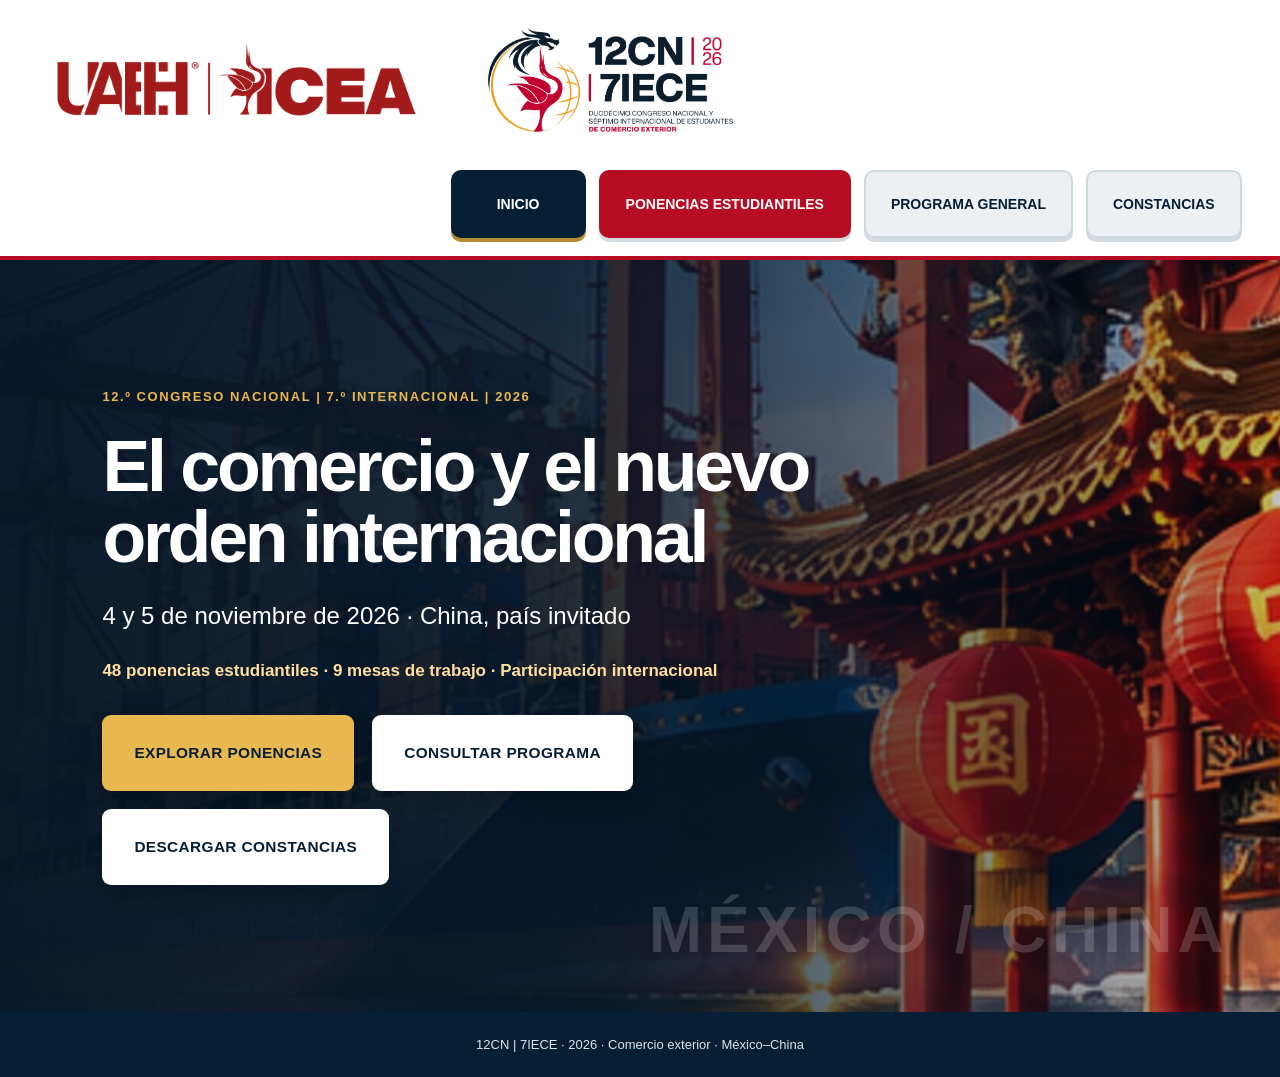
==== commit 2be6aab3: "Add files via upload" ====
--- a/index.html
+++ b/index.html
@@ -191,7 +191,7 @@
 .mesa-card:nth-child(3n+2) .mesa-top{background-position:90% 42%!important}
 .mesa-card:nth-child(3n) .mesa-top{background-position:20% 76%!important}
 @media(max-width:740px){.activity-card .activity-accent{height:82px!important}}
-</style></head><body><header><div class="institutional-logos"><img alt="Identificador institucional UAEH e ICEA" class="icea-logo" src="assets/logo-uaeh-icea.png"/><img alt="Logotipo oficial del 12.º Congreso Nacional y 7.º Internacional" class="congress-logo" src="assets/logo-12cn-7iece.png"/></div><nav aria-label="Navegación principal"><button class="active" data-view="inicio">INICIO</button><button data-view="mesas">PONENCIAS ESTUDIANTILES</button><button data-view="programa">PROGRAMA GENERAL</button></nav></header><main><section class="view active" id="inicio"><div class="hero"><div class="hero-inner"><div class="eyebrow">12.º Congreso Nacional  |  7.º Internacional  |  2026</div><h1>El comercio y el nuevo orden internacional</h1><p>4 y 5 de noviembre de 2026  ·  China, país invitado</p><p class="hero-feature">48 ponencias estudiantiles · 9 mesas de trabajo · Participación internacional</p><div class="home-actions"><button class="home-main" data-view="mesas">EXPLORAR PONENCIAS</button><button class="home-secondary" data-view="programa">CONSULTAR PROGRAMA</button></div></div></div></section><section class="view" id="programa"><div class="wrap"><div class="pagehead"><div><div class="eyebrow" style="color:var(--red)">Terminal académica · 2026</div><h2>Programa general</h2><p class="muted">Dos jornadas de intercambio académico. Elige tu día para descubrir las actividades.</p></div></div><div class="day-grid"><button class="day red" data-view="dia1"><small>MIÉRCOLES · 4 NOVIEMBRE 2026</small><strong>DÍA 1</strong><span class="link">CONSULTAR JORNADA →</span></button><button class="day blue" data-view="dia2"><small>JUEVES · 5 NOVIEMBRE 2026</small><strong>DÍA 2</strong><span class="link">CONSULTAR JORNADA →</span></button></div><div class="notice">Las actividades simultáneas conservan los horarios establecidos en el programa oficial.</div></div></section><section class="view" id="dia1"><div class="wrap"><button class="back" data-view="programa">← Volver a jornadas</button><div class="pagehead"><div><div class="eyebrow" style="color:var(--red)">Miércoles · 4 de noviembre de 2026</div><h2>Jornada 01</h2><p class="muted">Selecciona una actividad para consultar ponentes y responsables.</p></div></div><div class="terminal-strip"><span>TERMINAL 01 / MÉXICO–CHINA</span><strong>Miércoles 4 de noviembre</strong></div><div class="activity-grid" id="events1"></div></div></section><section class="view" id="dia2"><div class="wrap"><button class="back" data-view="programa">← Volver a jornadas</button><div class="pagehead"><div><div class="eyebrow" style="color:var(--red)">Jueves · 5 de noviembre de 2026</div><h2>Jornada 02</h2><p class="muted">Selecciona una actividad para consultar sus detalles.</p></div></div><div class="terminal-strip second"><span>TERMINAL 02 / MÉXICO–CHINA</span><strong>Jueves 5 de noviembre</strong></div><div class="activity-grid" id="events2"></div></div></section><section class="view" id="mesas"><div class="wrap"><div class="eyebrow">EL CONGRESO ES DE SUS ESTUDIANTES</div><h2 class="student-heading">Investigación estudiantil en primer plano</h2><p class="student-intro">Explora las ponencias por jornada y por mesa. Cada trabajo muestra su horario, título y autoría.</p><div class="research-hero"><div><span class="research-kicker">ZONA DE INVESTIGACIÓN · 2026</span><h3>48 trabajos.<br/>9 mesas.<br/>Una comunidad que investiga.</h3><p>Comercio internacional, logística, tecnología, sostenibilidad y nuevas oportunidades.</p></div><div class="research-stat"><strong>48</strong><span>PONENCIAS</span></div></div><div class="student-days"><button class="student-day selected" data-student-day="4">MIÉRCOLES 4 DE NOVIEMBRE</button><button class="student-day" data-student-day="5">JUEVES 5 DE NOVIEMBRE</button></div><div id="student-mesas"></div></div></section></main><footer>12CN | 7IECE · 2026 · Comercio exterior · México–China</footer><script>
+</style><style>#cert-search{display:block;width:100%;padding:16px;border:1px solid #9aaab5;border-radius:8px;font:inherit;margin:10px 0 20px;background:white;color:#09273d}#cert-results{display:grid;grid-template-columns:repeat(auto-fit,minmax(min(100%,340px),1fr));gap:16px}.cert-card{background:white;color:#09273d;border:1px solid #dce3e8;border-radius:12px;padding:22px;display:flex;flex-direction:column;gap:10px}.cert-card h3{font-size:19px;margin:0;line-height:1.4}.cert-card p{margin:0 0 8px}.cert-actions{display:flex;flex-wrap:wrap;gap:10px;margin-top:auto}.cert-actions a{padding:12px 15px;border-radius:6px;background:#09273d;color:white;text-decoration:none;font-weight:700}.cert-actions a:last-child{background:#9c1732}.cert-code{font-weight:800;color:#9c1732}</style></head><body><header><div class="institutional-logos"><img alt="Identificador institucional UAEH e ICEA" class="icea-logo" src="assets/logo-uaeh-icea.png"/><img alt="Logotipo oficial del 12.º Congreso Nacional y 7.º Internacional" class="congress-logo" src="assets/logo-12cn-7iece.png"/></div><nav aria-label="Navegación principal"><button class="active" data-view="inicio">INICIO</button><button data-view="mesas">PONENCIAS ESTUDIANTILES</button><button data-view="programa">PROGRAMA GENERAL</button><button data-view="constancias">CONSTANCIAS</button></nav></header><main><section class="view active" id="inicio"><div class="hero"><div class="hero-inner"><div class="eyebrow">12.º Congreso Nacional  |  7.º Internacional  |  2026</div><h1>El comercio y el nuevo orden internacional</h1><p>4 y 5 de noviembre de 2026  ·  China, país invitado</p><p class="hero-feature">48 ponencias estudiantiles · 9 mesas de trabajo · Participación internacional</p><div class="home-actions"><button class="home-main" data-view="mesas">EXPLORAR PONENCIAS</button><button class="home-secondary" data-view="programa">CONSULTAR PROGRAMA</button><button class="home-secondary" data-view="constancias">DESCARGAR CONSTANCIAS</button></div></div></div></section><section class="view" id="programa"><div class="wrap"><div class="pagehead"><div><div class="eyebrow" style="color:var(--red)">Terminal académica · 2026</div><h2>Programa general</h2><p class="muted">Dos jornadas de intercambio académico. Elige tu día para descubrir las actividades.</p></div></div><div class="day-grid"><button class="day red" data-view="dia1"><small>MIÉRCOLES · 4 NOVIEMBRE 2026</small><strong>DÍA 1</strong><span class="link">CONSULTAR JORNADA →</span></button><button class="day blue" data-view="dia2"><small>JUEVES · 5 NOVIEMBRE 2026</small><strong>DÍA 2</strong><span class="link">CONSULTAR JORNADA →</span></button></div><div class="notice">Las actividades simultáneas conservan los horarios establecidos en el programa oficial.</div></div></section><section class="view" id="dia1"><div class="wrap"><button class="back" data-view="programa">← Volver a jornadas</button><div class="pagehead"><div><div class="eyebrow" style="color:var(--red)">Miércoles · 4 de noviembre de 2026</div><h2>Jornada 01</h2><p class="muted">Selecciona una actividad para consultar ponentes y responsables.</p></div></div><div class="terminal-strip"><span>TERMINAL 01 / MÉXICO–CHINA</span><strong>Miércoles 4 de noviembre</strong></div><div class="activity-grid" id="events1"></div></div></section><section class="view" id="dia2"><div class="wrap"><button class="back" data-view="programa">← Volver a jornadas</button><div class="pagehead"><div><div class="eyebrow" style="color:var(--red)">Jueves · 5 de noviembre de 2026</div><h2>Jornada 02</h2><p class="muted">Selecciona una actividad para consultar sus detalles.</p></div></div><div class="terminal-strip second"><span>TERMINAL 02 / MÉXICO–CHINA</span><strong>Jueves 5 de noviembre</strong></div><div class="activity-grid" id="events2"></div></div></section><section class="view" id="mesas"><div class="wrap"><div class="eyebrow">EL CONGRESO ES DE SUS ESTUDIANTES</div><h2 class="student-heading">Investigación estudiantil en primer plano</h2><p class="student-intro">Explora las ponencias por jornada y por mesa. Cada trabajo muestra su horario, título y autoría.</p><div class="research-hero"><div><span class="research-kicker">ZONA DE INVESTIGACIÓN · 2026</span><h3>48 trabajos.<br/>9 mesas.<br/>Una comunidad que investiga.</h3><p>Comercio internacional, logística, tecnología, sostenibilidad y nuevas oportunidades.</p></div><div class="research-stat"><strong>48</strong><span>PONENCIAS</span></div></div><div class="student-days"><button class="student-day selected" data-student-day="4">MIÉRCOLES 4 DE NOVIEMBRE</button><button class="student-day" data-student-day="5">JUEVES 5 DE NOVIEMBRE</button></div><div id="student-mesas"></div></div></section><section class="view" id="constancias"><div class="wrap"><div class="pagehead"><div><div class="eyebrow" style="color:var(--red)">Participación académica · 2026</div><h2>Constancias de ponentes</h2><p>Localiza tu ponencia por folio, nombre de autor o título de investigación y descarga la constancia correspondiente.</p></div></div><label for="cert-search"><b>Buscar ponencia</b></label><input id="cert-search" type="search" placeholder="Ej. 01-001 o nombre del ponente"><p id="cert-count" aria-live="polite"></p><div id="cert-results"></div></div></section></main><footer>12CN | 7IECE · 2026 · Comercio exterior · México–China</footer><script>
 const days=[[
 ['07:30','08:30','REGISTRO','Acreditación y registro','Lugar: Planta baja, edificio D, ICEA.'],
 ['08:30','09:30','VINCULACIÓN','Recorrido en el ICEA de la comunidad china','Participantes: LNI. Edgar Apolinar Durán Chong, Mtro. Erasto Bautista Ortega y Mtro. Jesús Chong Barreiro. · Lugar: Circuito del ICEA (edificios A–Dirección).'],
@@ -224,9 +224,14 @@
 const list=studentData.filter(x=>x.day===activeStudentDay);
 document.getElementById('student-mesas').innerHTML='<div class="mesa-grid">'+list.map((m,i)=>{
 const id='mesa-'+activeStudentDay+'-'+i;
-return `<article class="mesa-card"><div class="mesa-top"><div class="mesa-num">MESA ${String(i+1).padStart(2,'0')}</div><div>${studentEscape(m.period)} · ${m.virtual?'Virtual':'Presencial'}</div></div><div class="mesa-body"><div class="mesa-count">${m.items.length} INVESTIGACIONES</div><div class="mesa-venue">${m.virtual?'SESIÓN VIRTUAL':'SEDE PRESENCIAL'}<strong>${studentEscape(m.location)}</strong></div><p><b>Moderación:</b> ${studentEscape(m.moderator)}</p><p><b>Relatoría:</b> ${studentEscape(m.relator)}</p>${m.link?`<p><a href="${m.link}" target="_blank" rel="noopener">Acceder a sala virtual</a></p>`:''}<button class="mesa-open" data-expand="${id}" aria-expanded="false">CONSULTAR PONENCIAS +</button></div><div class="mesa-details" id="${id}" hidden>${m.items.map(a=>`<div class="paper"><div class="paper-meta">${studentEscape(a.time)} · PONENCIA ${studentEscape(a.code)}</div><h4>${studentEscape(a.title)}</h4><p>${studentEscape(a.authors)}</p></div>`).join('')}<div class="mesa-footer">Cierre y relatoría</div></div></article>`;
+return `<article class="mesa-card"><div class="mesa-top"><div class="mesa-num">MESA ${String(i+1).padStart(2,'0')}</div><div>${studentEscape(m.period)} · ${m.virtual?'Virtual':'Presencial'}</div></div><div class="mesa-body"><div class="mesa-count">${m.items.length} INVESTIGACIONES</div><div class="mesa-venue">${m.virtual?'SESIÓN VIRTUAL':'SEDE PRESENCIAL'}<strong>${studentEscape(m.location)}</strong></div><p><b>Moderación:</b> ${studentEscape(m.moderator)}</p><p><b>Relatoría:</b> ${studentEscape(m.relator)}</p>${m.link?`<p><a href="${m.link}" target="_blank" rel="noopener">Acceder a sala virtual</a></p>`:''}<button class="mesa-open" data-expand="${id}" aria-expanded="false">CONSULTAR PONENCIAS +</button></div><div class="mesa-details" id="${id}" hidden>${m.items.map(a=>`<div class="paper"><div class="paper-meta">${studentEscape(a.time)} · PONENCIA ${studentEscape(a.code)}</div><h4>${studentEscape(a.title)}</h4><p>${studentEscape(a.authors)}</p><a href="constancias/${a.code}.pdf" target="_blank" rel="noopener">Consultar constancia (PDF)</a></div>`).join('')}<div class="mesa-footer">Cierre y relatoría</div></div></article>`;
 }).join('')+'</div><p class="student-note"></p>';
 document.querySelectorAll('[data-expand]').forEach(b=>b.addEventListener('click',()=>{const d=document.getElementById(b.dataset.expand);d.hidden=!d.hidden;b.setAttribute('aria-expanded',String(!d.hidden));b.textContent=d.hidden?'CONSULTAR PONENCIAS +':'OCULTAR PONENCIAS −';}));
 }
 document.querySelectorAll('[data-student-day]').forEach(b=>b.addEventListener('click',()=>{activeStudentDay=b.dataset.studentDay;document.querySelectorAll('[data-student-day]').forEach(x=>x.classList.toggle('selected',x===b));drawStudents();}));drawStudents();
-</script><script>document.querySelectorAll('.activity-card [data-view]').forEach(b=>b.addEventListener('click',()=>show(b.dataset.view)));</script></body></html>
+</script><script>document.querySelectorAll('.activity-card [data-view]').forEach(b=>b.addEventListener('click',()=>show(b.dataset.view)));</script><script>
+const certPapers=studentData.flatMap(m=>m.items).sort((a,b)=>a.code.localeCompare(b.code));
+const certNorm=v=>String(v).normalize('NFD').replace(/[\u0300-\u036f]/g,'').toLowerCase();
+function drawCerts(){const q=certNorm(document.getElementById('cert-search').value).trim().split(/\s+/);const found=certPapers.filter(a=>q.every(t=>certNorm(a.code+' '+a.title+' '+a.authors).includes(t)));document.getElementById('cert-count').textContent=found.length+' de '+certPapers.length+' ponencias';document.getElementById('cert-results').innerHTML=found.map(a=>`<article class="cert-card"><span class="cert-code">PONENCIA ${studentEscape(a.code)}</span><h3>${studentEscape(a.title)}</h3><p>${studentEscape(a.authors)}</p><div class="cert-actions"><a href="constancias/${a.code}.pdf" target="_blank" rel="noopener">Consultar PDF</a><a href="constancias/${a.code}.pdf" download="Constancia-${a.code}.pdf">Descargar PDF</a></div></article>`).join('')||'<p>No se encontraron ponencias. Intenta con otro nombre o folio.</p>';}
+document.getElementById('cert-search').addEventListener('input',drawCerts);drawCerts();
+</script></body></html>
